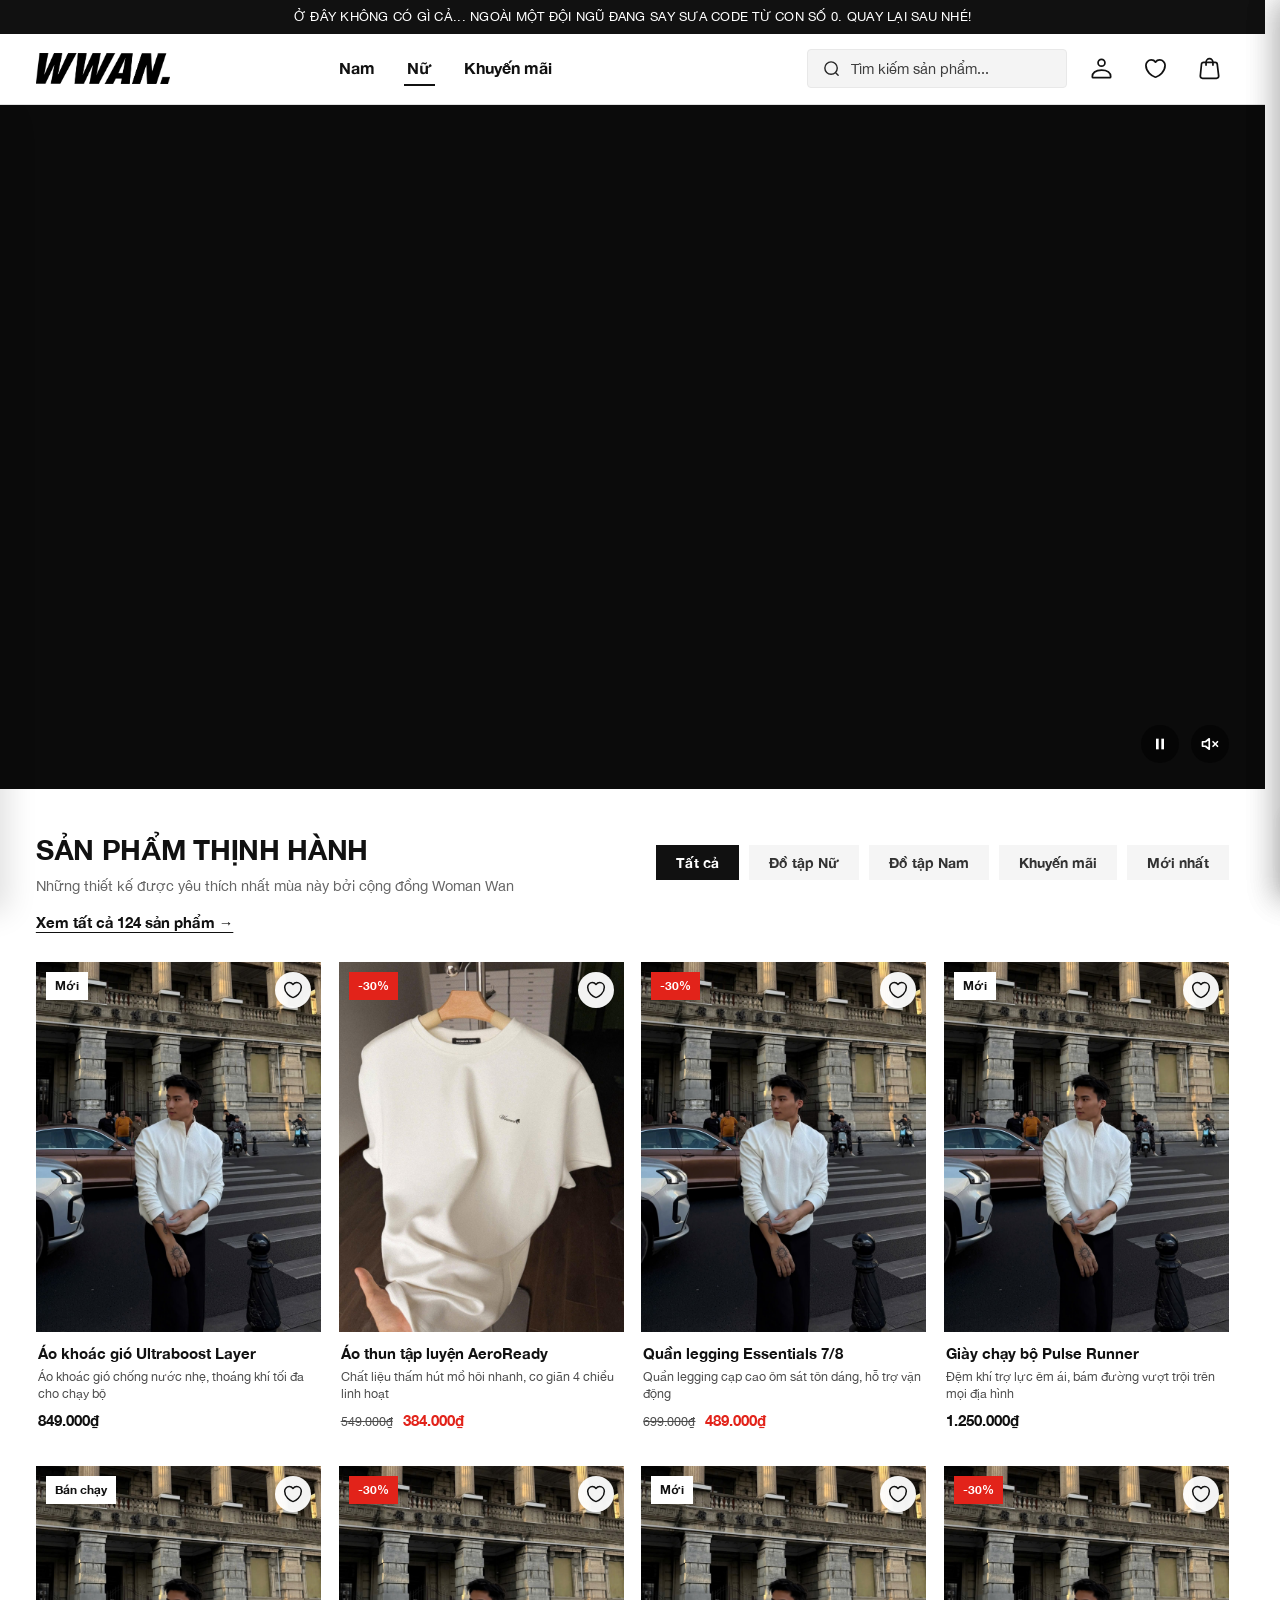
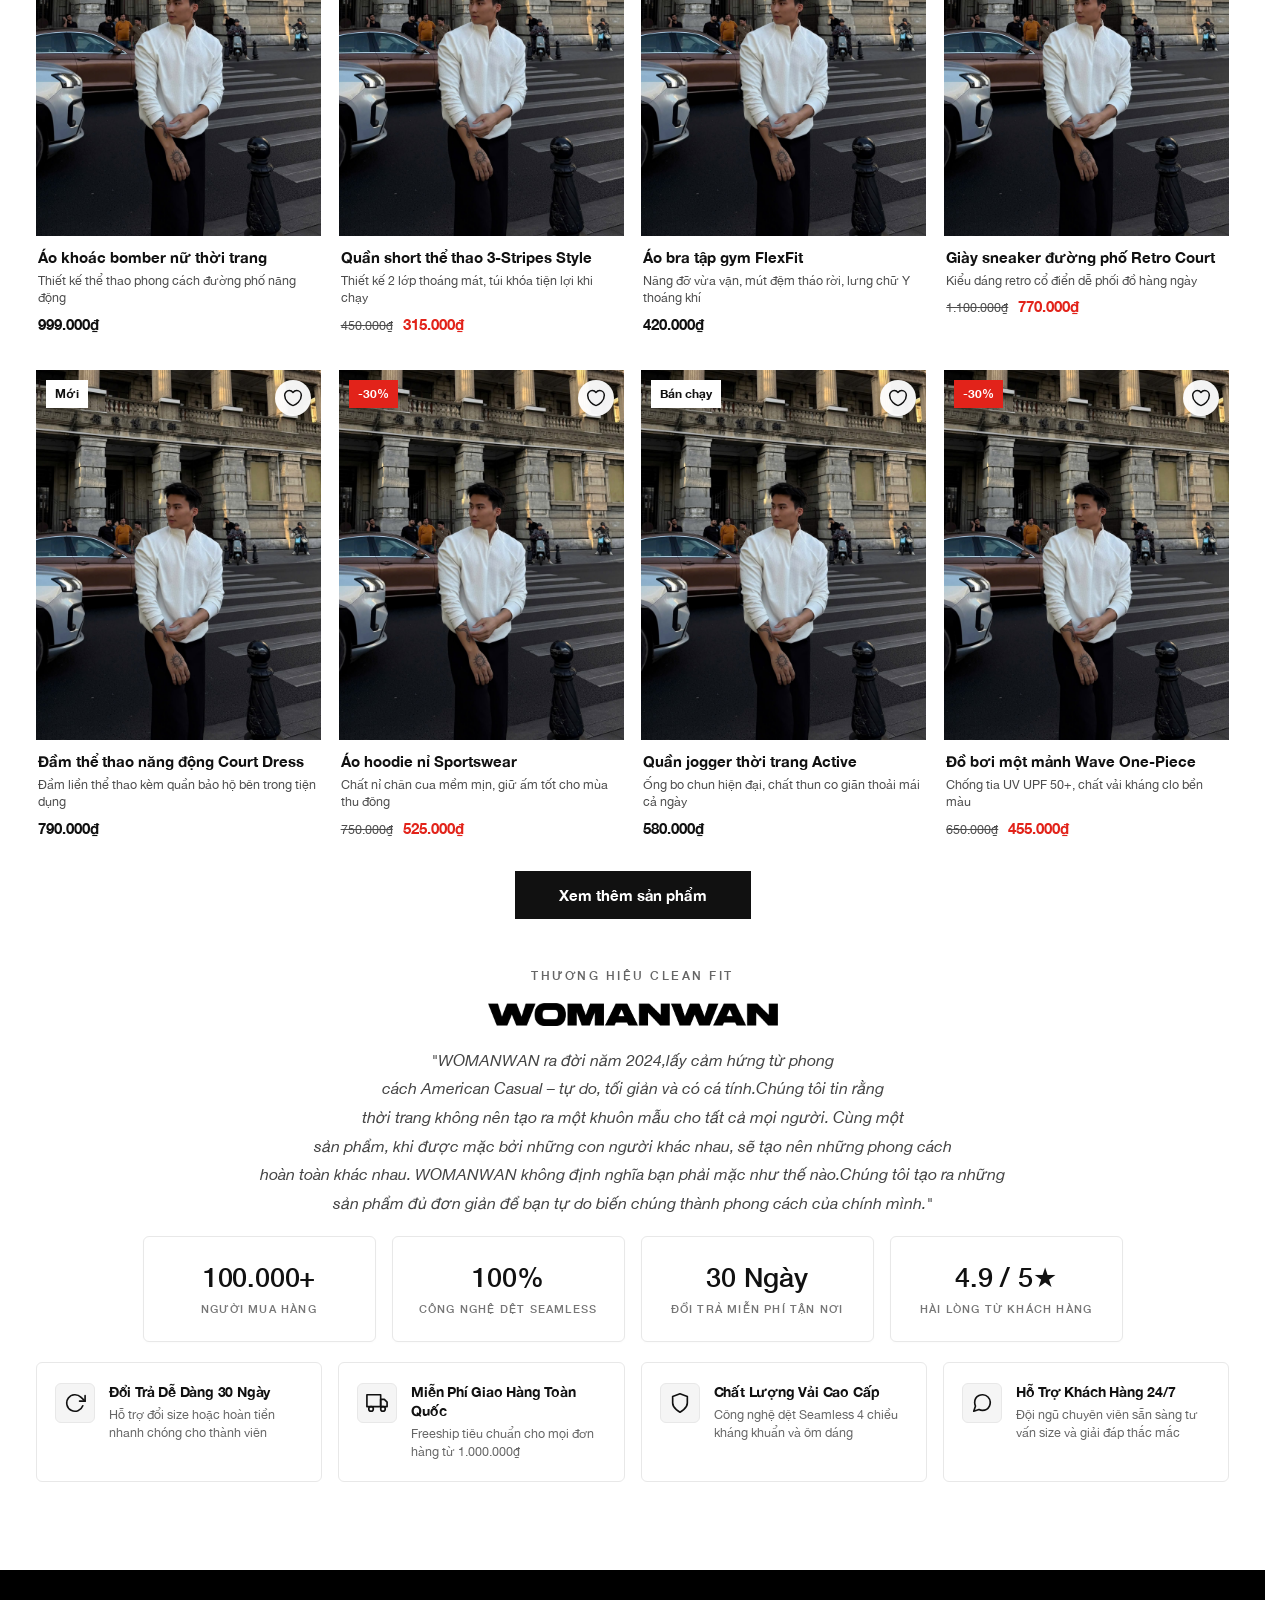
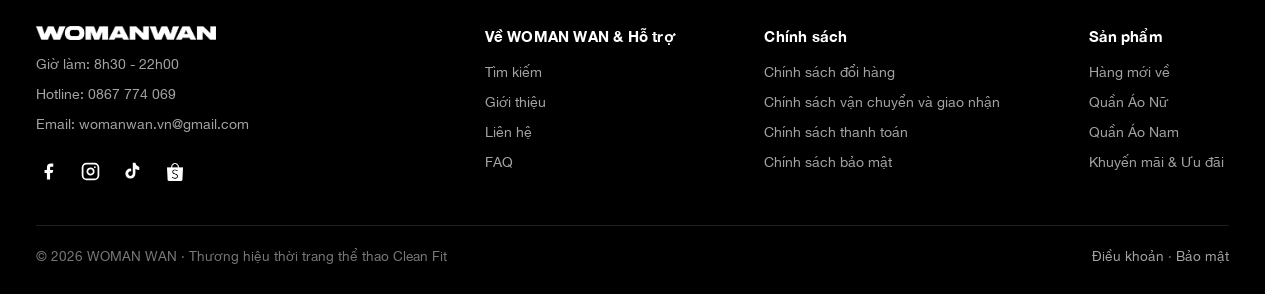
==== index.html @ 415c3ece "feat(ui): update brand statement layout, size filters, fast smooth page transition dissolve" ====
<!DOCTYPE html>
<html lang="vi">

<head>
  <meta charset="UTF-8">
  <meta name="viewport" content="width=device-width, initial-scale=1.0">
  <title>WOMAN WAN | Cửa Hàng Thể Thao Chính Hãng · Be A Visionary</title>
  <link rel="stylesheet" href="style.css?v=gs_dissolve_1">
  <link rel="stylesheet" href="css/components/page-transition.css?v=gs_dissolve_1">
  <script src="components/footer-widget.js?v=gs_dissolve_1" defer></script>
  <script src="components/header-widget.js?v=gs_dissolve_1" defer></script>
  <script src="components/page-transition-widget.js?v=gs_dissolve_1" defer></script>
</head>

<body>

  <!-- REUSABLE HEADER & MEGA NAV WIDGET (DATA-DRIVEN FROM navigation.json) -->
  <womanwan-header></womanwan-header>

  <!-- PAGE TRANSITION WIDGET (HIỆU ỨNG LOGO KHI CHUYỂN TRANG) -->
  <womanwan-page-transition></womanwan-page-transition>

  <!-- 1. HERO SHOWCASE (GYMSHARK HERO BANNER WITH LIVE INTRO VIDEO) -->
  <section class="gs-hero" id="hero">
    <video class="gs-hero-video" id="heroVideo" loop muted playsinline preload="auto">
      <source src="assets/video/intro.mp4" type="video/mp4">
      Trình duyệt của bạn không hỗ trợ phát video HTML5.
    </video>
    <div class="gs-hero-controls">
      <button class="gs-hero-ctrl-btn" id="heroPlayToggle" onclick="toggleHeroPlay()" aria-label="Tạm dừng/Phát video"
        title="Tạm dừng/Phát video">
        <svg id="heroPauseIcon" width="16" height="16" viewBox="0 0 24 24" fill="currentColor">
          <rect x="6" y="4" width="4" height="16"></rect>
          <rect x="14" y="4" width="4" height="16"></rect>
        </svg>
        <svg id="heroPlayIcon" width="16" height="16" viewBox="0 0 24 24" fill="currentColor" style="display:none;">
          <polygon points="5 3 19 12 5 21 5 3"></polygon>
        </svg>
      </button>
      <button class="gs-hero-ctrl-btn" id="heroSoundToggle" onclick="toggleHeroSound()" aria-label="Bật/Tắt âm thanh"
        title="Bật âm thanh">
        <svg id="heroMuteIcon" width="18" height="18" viewBox="0 0 24 24" fill="none" stroke="currentColor"
          stroke-width="2.2" stroke-linecap="round" stroke-linejoin="round">
          <polygon points="11 5 6 9 2 9 2 15 6 15 11 19 11 5"></polygon>
          <line x1="22" y1="9" x2="16" y2="15"></line>
          <line x1="16" y1="9" x2="22" y2="15"></line>
        </svg>
        <svg id="heroSoundIcon" width="18" height="18" viewBox="0 0 24 24" fill="none" stroke="currentColor"
          stroke-width="2.2" stroke-linecap="round" stroke-linejoin="round" style="display:none;">
          <polygon points="11 5 6 9 2 9 2 15 6 15 11 19 11 5"></polygon>
          <path d="M19.07 4.93a10 10 0 0 1 0 14.14M15.54 8.46a5 5 0 0 1 0 7.07"></path>
        </svg>
      </button>
    </div>
  </section>

  <!-- 2. QUICK BROWSE CATEGORIES (SHOP BY CATEGORY) -->
  <!-- <section class="gs-category-section" id="categories">
    <div class="gs-section-header">
      <div>
        <h2 class="gs-section-title">DANH MỤC PHỔ BIẾN</h2>
        <p class="gs-section-subtitle">Khám phá nhanh dòng trang phục tối ưu cho từng bộ môn thể thao</p>
      </div>
      <a href="shop.html" class="gs-view-all-link">Xem tất cả &rarr;</a>
    </div>

    <div class="gs-category-grid">
      <a href="#trending" class="gs-cat-card" onclick="filterByCategory('Quần legging', event)">
        <div class="gs-cat-circle">
          <img src="assets/sanpham_test/co_tau.jpg" alt="Quần Legging" class="gs-cat-img" loading="lazy">
        </div>
        <span class="gs-cat-title">Quần Legging</span>
      </a>

      <a href="#trending" class="gs-cat-card" onclick="filterByCategory('Áo thun', event)">
        <div class="gs-cat-circle">
          <img src="assets/sanpham_test/phong1.jpg" alt="Áo Thun & Tank" class="gs-cat-img" loading="lazy">
        </div>
        <span class="gs-cat-title">Áo Thun & Tank</span>
      </a>

      <a href="#trending" class="gs-cat-card" onclick="filterByCategory('Quần short', event)">
        <div class="gs-cat-circle">
          <img src="assets/sanpham_test/phong2.jpg" alt="Quần Short" class="gs-cat-img" loading="lazy">
        </div>
        <span class="gs-cat-title">Quần Short</span>
      </a>

      <a href="#trending" class="gs-cat-card" onclick="filterByCategory('Áo khoác', event)">
        <div class="gs-cat-circle">
          <img src="assets/sanpham_test/co_tau2.jpg" alt="Áo Khoác Thể Thao" class="gs-cat-img" loading="lazy">
        </div>
        <span class="gs-cat-title">Áo Khoác Gió</span>
      </a>

      <a href="#trending" class="gs-cat-card" onclick="setTrendingFilter('women', null, event)">
        <div class="gs-cat-circle">
          <img src="assets/sanpham_test/co_tau.jpg" alt="Bộ Tập Nữ" class="gs-cat-img" loading="lazy">
        </div>
        <span class="gs-cat-title">Set Đồ Tập Nữ</span>
      </a>

      <a href="#trending" class="gs-cat-card" onclick="setTrendingFilter('men', null, event)">
        <div class="gs-cat-circle">
          <img src="assets/sanpham_test/phong2.jpg" alt="Bộ Tập Nam" class="gs-cat-img" loading="lazy">
        </div>
        <span class="gs-cat-title">Trang Phục Nam</span>
      </a>
    </div>
  </section> -->




  <!-- 4. TRENDING PRODUCTS (SẢN PHẨM THỊNH HÀNH - PRESERVING EXACT CARD STYLE) -->
  <section class="gs-trending-section" id="trending">
    <div class="gs-trending-toolbar">
      <div>
        <h2 class="gs-section-title">SẢN PHẨM THỊNH HÀNH</h2>
        <p class="gs-section-subtitle">Những thiết kế được yêu thích nhất mùa này bởi cộng đồng Woman Wan</p>
      </div>

      <div class="gs-tab-group">
        <button class="gs-tab-btn active" data-tab="all" onclick="setTrendingFilter('all', this, event)">Tất cả</button>
        <button class="gs-tab-btn" data-tab="women" onclick="setTrendingFilter('women', this, event)">Đồ tập Nữ</button>
        <button class="gs-tab-btn" data-tab="men" onclick="setTrendingFilter('men', this, event)">Đồ tập Nam</button>
        <button class="gs-tab-btn" data-tab="sale" onclick="setTrendingFilter('sale', this, event)">Khuyến mãi</button>
        <button class="gs-tab-btn" data-tab="new" onclick="setTrendingFilter('new', this, event)">Mới nhất</button>
      </div>

      <a href="shop.html" class="gs-view-all-link">Xem tất cả 124 sản phẩm &rarr;</a>
    </div>

    <!-- Product Grid (Exact user card style) -->
    <div class="grid" id="productGrid"></div>

    <div class="load-more" style="text-align: center; margin-top: 26px;">
      <button id="loadMoreBtn" class="gs-btn gs-btn-black">Xem thêm sản phẩm</button>
    </div>
  </section>

  <!-- 5. BRAND STATEMENT & VALUE PROPOSITIONS SECTION -->
  <section class="gs-statement-section" id="brandStatement">
    <div class="gs-statement-inner">
      <div class="gs-statement-eyebrow reveal-item delay-1">THƯƠNG HIỆU CLEAN FIT</div>
      <h2 class="gs-statement-heading">
        <img src="assets/logos/LOGO-WOMANWAN-CLEAN.png" alt="WOMANWAN" class="gs-statement-logo" loading="lazy">
      </h2>
      <p class="gs-statement-text">
        "WOMANWAN ra đời năm 2024,lấy cảm hứng từ phong<br class="desktop-br">
        cách American Casual – tự do, tối giản và có cá tính.Chúng tôi tin rằng<br class="desktop-br">
        thời trang không nên tạo ra một khuôn mẫu cho tất cả mọi người. Cùng một<br class="desktop-br">
        sản phẩm, khi được mặc bởi những con người khác nhau, sẽ tạo nên những phong cách<br class="desktop-br">
        hoàn toàn khác nhau. WOMANWAN không định nghĩa bạn phải mặc như thế nào.Chúng tôi tạo ra những<br
          class="desktop-br">
        sản phẩm đủ đơn giản để bạn tự do biến chúng thành phong cách của chính mình."
      </p>

      <!-- 4 STATS CARDS -->
      <div class="gs-statement-stats reveal-item delay-3">
        <div class="gs-stat-item">
          <span class="gs-stat-num">100.000+</span>
          <span class="gs-stat-label">Người mua hàng</span>
        </div>
        <div class="gs-stat-item">
          <span class="gs-stat-num">100%</span>
          <span class="gs-stat-label">Công nghệ dệt Seamless</span>
        </div>
        <div class="gs-stat-item">
          <span class="gs-stat-num">30 Ngày</span>
          <span class="gs-stat-label">Đổi trả miễn phí tận nơi</span>
        </div>
        <div class="gs-stat-item">
          <span class="gs-stat-num">4.9 / 5★</span>
          <span class="gs-stat-label">Hài lòng từ khách hàng</span>
        </div>
      </div>

      <!-- 4 VALUE PROPOSITIONS CARDS -->
      <div class="gs-features-grid">
        <div class="gs-feature-item">
          <svg class="gs-feature-icon" viewBox="0 0 24 24" fill="none" stroke="currentColor" stroke-width="1.8"
            stroke-linecap="round" stroke-linejoin="round">
            <polyline points="23 4 23 10 17 10"></polyline>
            <path d="M20.49 15a9 9 0 1 1-2.12-9.36L23 10"></path>
          </svg>
          <div>
            <h4 class="gs-feature-title">Đổi Trả Dễ Dàng 30 Ngày</h4>
            <p class="gs-feature-desc">Hỗ trợ đổi size hoặc hoàn tiền nhanh chóng cho thành viên</p>
          </div>
        </div>

        <div class="gs-feature-item">
          <svg class="gs-feature-icon" viewBox="0 0 24 24" fill="none" stroke="currentColor" stroke-width="1.8"
            stroke-linecap="round" stroke-linejoin="round">
            <rect x="1" y="3" width="15" height="13"></rect>
            <polygon points="16 8 20 8 23 11 23 16 16 16 8"></polygon>
            <circle cx="5.5" cy="18.5" r="2.5"></circle>
            <circle cx="18.5" cy="18.5" r="2.5"></circle>
          </svg>
          <div>
            <h4 class="gs-feature-title">Miễn Phí Giao Hàng Toàn Quốc</h4>
            <p class="gs-feature-desc">Freeship tiêu chuẩn cho mọi đơn hàng từ 1.000.000₫</p>
          </div>
        </div>

        <div class="gs-feature-item">
          <svg class="gs-feature-icon" viewBox="0 0 24 24" fill="none" stroke="currentColor" stroke-width="1.8"
            stroke-linecap="round" stroke-linejoin="round">
            <path d="M12 22s8-4 8-10V5l-8-3-8 3v7c0 6 8 10 8 10z"></path>
          </svg>
          <div>
            <h4 class="gs-feature-title">Chất Lượng Vải Cao Cấp</h4>
            <p class="gs-feature-desc">Công nghệ dệt Seamless 4 chiều kháng khuẩn và ôm dáng</p>
          </div>
        </div>

        <div class="gs-feature-item">
          <svg class="gs-feature-icon" viewBox="0 0 24 24" fill="none" stroke="currentColor" stroke-width="1.8"
            stroke-linecap="round" stroke-linejoin="round">
            <path
              d="M21 11.5a8.38 8.38 0 0 1-.9 3.8 8.5 8.5 0 0 1-7.6 4.7 8.38 8.38 0 0 1-3.8-.9L3 21l1.9-5.7a8.38 8.38 0 0 1-.9-3.8 8.5 8.5 0 0 1 4.7-7.6 8.38 8.38 0 0 1 3.8-.9h.5a8.48 8.48 0 0 1 8 8v.5z">
            </path>
          </svg>
          <div>
            <h4 class="gs-feature-title">Hỗ Trợ Khách Hàng 24/7</h4>
            <p class="gs-feature-desc">Đội ngũ chuyên viên sẵn sàng tư vấn size và giải đáp thắc mắc</p>
          </div>
        </div>
      </div>
    </div>
  </section>

  <!-- FOOTER WIDGET -->
  <womanwan-footer></womanwan-footer>

  <!-- TOAST NOTIFICATION -->
  <div class="wan-toast" id="wanToast" role="alert" aria-live="polite"></div>

  <!-- CART OVERLAY -->
  <div class="cart-overlay" id="cartOverlay"></div>

  <!-- CART DRAWER -->
  <aside class="cart-drawer" id="cartDrawer" aria-hidden="true" role="dialog" aria-modal="true" aria-label="Giỏ hàng">
    <!-- Header -->
    <div class="cart-header">
      <h2 class="cart-title" id="cartTitle">GIỎ HÀNG CỦA BẠN</h2>
      <div class="cart-header-actions">
        <button class="cart-header-tab" id="tabWishlist" onclick="switchDrawerTab('wishlist')"
          title="Sản phẩm yêu thích" aria-label="Sản phẩm yêu thích">
          <svg width="20" height="20" viewBox="0 0 24 24" fill="none" stroke="currentColor" stroke-width="1.8"
            stroke-linecap="round" stroke-linejoin="round">
            <path
              d="M12.62 20.81C12.28 20.93 11.72 20.93 11.38 20.81C8.48 19.82 2 15.69 2 8.69C2 5.6 4.49 3.1 7.56 3.1C9.38 3.1 10.99 3.98 12 5.34C13.01 3.98 14.63 3.1 16.44 3.1C19.51 3.1 22 5.6 22 8.69C22 15.69 15.52 19.82 12.62 20.81Z" />
          </svg>
        </button>
        <button class="cart-header-tab active" id="tabCart" onclick="switchDrawerTab('cart')" title="Giỏ hàng"
          aria-label="Giỏ hàng">
          <svg width="20" height="20" viewBox="0 0 24 24" fill="none" stroke="currentColor" stroke-width="1.8"
            stroke-linecap="round" stroke-linejoin="round">
            <path
              d="M15.6 8.4V5.4C15.6 3.4 14 1.8 12 1.8C10 1.8 8.4 3.4 8.4 5.4V8.4M4.7 22.2H19.3C20.6 22.2 21.6 21.2 21.6 19.9L20.1 7.8C20.1 6.5 19.1 5.5 17.8 5.5H5.9C4.6 5.5 3.6 6.5 3.6 7.8L2.4 19.9C2.4 21.2 3.4 22.2 4.7 22.2Z" />
          </svg>
        </button>
        <button class="cart-close-btn" id="cartCloseBtn" aria-label="Đóng">
          <svg width="20" height="20" viewBox="0 0 24 24" fill="none" stroke="currentColor" stroke-width="2"
            stroke-linecap="round" stroke-linejoin="round">
            <line x1="18" y1="6" x2="6" y2="18"></line>
            <line x1="6" y1="6" x2="18" y2="18"></line>
          </svg>
        </button>
      </div>
    </div>

    <!-- Scrollable Body -->
    <div class="cart-body">
      <!-- CART ITEMS VIEW -->
      <div class="cart-items-view" id="cartItemsView">
        <!-- Free Shipping Progress -->
        <div class="shipping-progress-box">
          <div class="shipping-progress-text">
            <span id="shippingProgressText">Bạn chỉ còn thiếu <strong>151.000₫</strong> để được Miễn phí giao
              hàng</span>
            <span class="info-icon" title="Miễn phí vận chuyển cho đơn từ 1.000.000₫">ⓘ</span>
          </div>
          <div class="progress-track">
            <div class="progress-bar" id="shippingProgressBar" style="width: 85%;"></div>
          </div>
          <div class="progress-labels">
            <span>0₫</span>
            <span>1.000.000₫</span>
          </div>
        </div>

        <!-- Warning Notice -->
        <div class="cart-alert">
          <span class="alert-icon">ⓘ</span>
          <p><strong>Sản phẩm chưa được giữ trước</strong>, hãy thanh toán nhanh để không bỏ lỡ.</p>
        </div>

        <!-- Cart Items Container -->
        <div class="cart-items-list" id="cartItemsList">
          <!-- Rendered via JavaScript -->
        </div>

        <!-- Cross-sell Section -->
        <div class="cross-sell-section">
          <div class="cross-sell-header">
            <h3>GỢI Ý THÊM CHO BẠN</h3>
            <p>Thêm các sản phẩm dưới đây để nhận ưu đãi miễn phí giao hàng</p>
          </div>
          <div class="cross-sell-grid">
            <div class="cross-sell-card">
              <div class="cross-sell-thumb">
                <img src="assets/sanpham_test/co_tau2.jpg" alt="Conditioning Club Cap">
              </div>
              <div class="cross-sell-info">
                <span class="cross-tag">Mới</span>
                <div class="cross-name">Conditioning Club Cap</div>
                <div class="cross-price">250.000₫</div>
              </div>
              <button class="cross-add-btn"
                onclick="addCrossItem('Conditioning Club Cap', 250000, 'assets/sanpham_test/co_tau2.jpg', 'Mũ thể thao · Free size')">+
                Thêm</button>
            </div>
            <div class="cross-sell-card">
              <div class="cross-sell-thumb">
                <img src="assets/sanpham_test/co_tau.jpg" alt="Sport Tote Bag Mini">
              </div>
              <div class="cross-sell-info">
                <span class="cross-tag">Mới</span>
                <div class="cross-name">Sport Tote Bag Mini</div>
                <div class="cross-price">320.000₫</div>
              </div>
              <button class="cross-add-btn"
                onclick="addCrossItem('Sport Tote Bag Mini', 320000, 'assets/sanpham_test/co_tau.jpg', 'Túi tote thể thao · Đen')">+
                Thêm</button>
            </div>
          </div>
        </div>

        <!-- Discount Code -->
        <div class="discount-section">
          <h3 class="section-heading">MÃ GIẢM GIÁ</h3>
          <form class="discount-form" id="discountForm" onsubmit="event.preventDefault(); applyDiscount();">
            <input type="text" class="discount-input" id="discountCodeInput" placeholder="Nhập mã giảm giá...">
            <button type="submit" class="discount-btn">Áp dụng</button>
          </form>
          <div class="discount-hint">ⓘ Mã phiếu quà tặng có thể áp dụng tại bước thanh toán.</div>
        </div>

        <!-- Order Summary -->
        <div class="summary-section">
          <h3 class="section-heading">TỔNG KẾT ĐƠN HÀNG</h3>
          <div class="summary-row">
            <span>Tạm tính</span>
            <span id="cartSubTotal">849.000₫</span>
          </div>
          <div class="summary-row" id="discountRow" style="display:none;color:#e2231a;">
            <span>Giảm giá</span>
            <span id="cartDiscount">-0₫</span>
          </div>
          <div class="summary-row">
            <span>Phí vận chuyển dự tính</span>
            <span id="cartShipping">30.000₫</span>
          </div>
          <div class="summary-row total-row">
            <span>Tổng cộng</span>
            <span id="cartTotal">879.000₫</span>
          </div>
        </div>
      </div>

      <!-- SAVED / WISHLIST ITEMS VIEW -->
      <div class="saved-items-view" id="savedItemsView">
        <div class="cart-items-list" id="savedItemsList">
          <!-- Rendered via JavaScript -->
        </div>
      </div>
    </div>

    <!-- Sticky Footer Checkout -->
    <div class="cart-footer" id="cartFooter">
      <button class="checkout-btn" onclick="handleCheckout()">
        <svg width="15" height="15" viewBox="0 0 24 24" fill="currentColor">
          <path
            d="M18 8h-1V6c0-2.76-2.24-5-5-5S7 3.24 7 6v2H6c-1.1 0-2 .9-2 2v10c0 1.1.9 2 2 2h12c1.1 0 2-.9 2-2V10c0-1.1-.9-2-2-2zm-6 9c-1.1 0-2-.9-2-2s.9-2 2-2 2 .9 2 2-.9 2-2 2zm3.1-9H8.9V6c0-1.71 1.39-3.1 3.1-3.1 1.71 0 3.1 1.39 3.1 3.1v2z" />
        </svg>
        Thanh toán an toàn
      </button>
      <!-- <div class="payment-badges">
        <span class="pay-badge visa">VISA</span>
        <span class="pay-badge mc">MC</span>
        <span class="pay-badge paypal">PayPal</span>
        <span class="pay-badge apple">Pay</span>
        <span class="pay-badge klarna">Klarna</span>
        <span class="pay-badge amex">AMEX</span>
        <span class="pay-badge sezzle">sezzle</span>
      </div>
    </div> -->
  </aside>

  <!-- JAVASCRIPT: WAN API & CART CONTROLLER -->
  <script>
    // =========================================================================
    // 1. WAN API & DATA SERVICE (Sẵn sàng mở rộng thành REST API / Backend)
    // =========================================================================
    const WanAPI = {
      // --- Quản lý Sản phẩm ---
      products: {
        list: [],
        async fetchAll() {
          try {
            const res = await fetch("products.json");
            if (res.ok) {
              this.list = await res.json();
              return this.list;
            }
          } catch (e) {
            console.warn("fetch products.json fallback", e);
          }
          if (!this.list || this.list.length === 0) {
            this.list = Array.from({ length: 124 }, (_, i) => randomProduct(i));
          }
          return this.list;
        },
        getById(id) {
          if (!this.list || this.list.length === 0) return null;
          return this.list.find(p => String(p.id) === String(id)) || null;
        }
      },

      // --- Quản lý Giỏ hàng (Cart API & Persistence) ---
      cart: {
        STORAGE_KEY: "wan_cart_v1",
        get() {
          try {
            const data = localStorage.getItem(this.STORAGE_KEY);
            if (data) return JSON.parse(data);
          } catch (e) {
            console.error("Lỗi đọc giỏ hàng từ localStorage", e);
          }
          // Mẫu mặc định ban đầu nếu chưa có
          return [
            {
              id: "ww-001",
              name: "Áo khoác gió Ultraboost Layer",
              variant: "Trắng ngà · Size M",
              price: 849000,
              basePrice: 849000,
              qty: 1,
              image: "assets/sanpham_test/co_tau.jpg",
              isNew: true
            }
          ];
        },
        save(items) {
          try {
            localStorage.setItem(this.STORAGE_KEY, JSON.stringify(items));
          } catch (e) {
            console.error("Lỗi lưu giỏ hàng", e);
          }
          // TODO Backend API:
          // return fetch('/api/cart', { method: 'POST', headers: { 'Content-Type': 'application/json' }, body: JSON.stringify(items) });
        },
        addItem(productId, qty = 1, customVariant = null) {
          const product = WanAPI.products.getById(productId);
          if (!product) {
            console.error("Không tìm thấy sản phẩm với id:", productId);
            return null;
          }

          const cart = this.get();
          const variantName = customVariant || (
            (product.colors && product.colors[0] ? (product.colors[0].name || product.colors[0]) : "Tiêu chuẩn") +
            " · Size " +
            (product.sizes && product.sizes[0] ? product.sizes[0] : "M")
          );

          const existingIndex = cart.findIndex(item => item.id === product.id && item.variant === variantName);

          if (existingIndex > -1) {
            cart[existingIndex].qty += qty;
          } else {
            cart.push({
              id: product.id,
              name: product.name,
              variant: variantName,
              price: product.price || product.now || 0,
              basePrice: product.basePrice || product.base || product.price || 0,
              qty: qty,
              image: product.image || "assets/sanpham_test/co_tau.jpg",
              isNew: Boolean(product.tag === "Mới" || product.tag === "NEW" || product.onSale)
            });
          }

          this.save(cart);
          return { product, cart };
        },
        updateQty(index, delta) {
          const cart = this.get();
          if (!cart[index]) return cart;
          cart[index].qty += delta;
          if (cart[index].qty <= 0) {
            cart.splice(index, 1);
          }
          this.save(cart);
          return cart;
        },
        removeItem(index) {
          const cart = this.get();
          cart.splice(index, 1);
          this.save(cart);
          return cart;
        }
      },

      // --- Quản lý Danh sách Yêu thích / Lưu sản phẩm (Wishlist API & Persistence) ---
      wishlist: {
        STORAGE_KEY: "wan_wishlist_v1",
        get() {
          try {
            const data = localStorage.getItem(this.STORAGE_KEY);
            if (data) return JSON.parse(data);
          } catch (e) {
            console.error("Lỗi đọc danh sách yêu thích", e);
          }
          return [];
        },
        save(ids) {
          try {
            localStorage.setItem(this.STORAGE_KEY, JSON.stringify(ids));
          } catch (e) {
            console.error("Lỗi lưu danh sách yêu thích", e);
          }
          // TODO Backend API:
          // return fetch('/api/wishlist', { method: 'POST', headers: { 'Content-Type': 'application/json' }, body: JSON.stringify(ids) });
        },
        has(productId) {
          const list = this.get();
          return list.includes(String(productId));
        },
        toggle(productId) {
          const list = this.get();
          const idStr = String(productId);
          const idx = list.indexOf(idStr);
          let isSaved = false;

          if (idx > -1) {
            list.splice(idx, 1);
            isSaved = false;
          } else {
            list.push(idStr);
            isSaved = true;
          }

          this.save(list);
          return { isSaved, total: list.length, list };
        }
      }
    };

    // =========================================================================
    // 2. HELPER FUNCTIONS & UI FORMATTING
    // =========================================================================
    const colors = ["#111111", "#e2231a", "#0057ff", "#8a6d3b", "#e8b4c8", "#2e5339", "#7d7d7d", "#ffffff"];
    const tags = [null, "Mới", "-30%", "Bán chạy", null, null, "Mới", null];
    const names = [
      "Áo khoác gió Ultraboost Layer", "Áo thun tập luyện AeroReady", "Quần legging Essentials 7/8",
      "Giày chạy bộ Pulse Runner", "Áo hoodie nỉ Sportswear", "Quần short thể thao 3-Stripes Style",
      "Đầm thể thao năng động", "Áo bra tập gym FlexFit", "Giày sneaker đường phố Retro Court",
      "Áo khoác bomber nữ", "Quần jogger thời trang", "Túi tote thể thao mini",
      "Áo tank top yoga", "Legging cạp cao Motion", "Giày trekking City Trail",
      "Áo croptop tập luyện", "Quần culottes năng động", "Áo khoác dù chống nước",
      "Giày chạy bộ đường dài Marathon+", "Áo len thể thao mỏng"
    ];

    function formatVND(n) {
      if (typeof n !== 'number') return "0₫";
      return n.toLocaleString("vi-VN") + "₫";
    }

    function showToast(message) {
      const toast = document.getElementById("wanToast");
      if (!toast) return;
      toast.textContent = message;
      toast.classList.add("show");
      clearTimeout(toast._timer);
      toast._timer = setTimeout(() => {
        toast.classList.remove("show");
      }, 2500);
    }

    function randomProduct(i) {
      const id = `ww-${String(i + 1).padStart(3, '0')}`;
      const name = names[i % names.length];
      const base = 399000 + Math.floor(Math.random() * 8) * 150000;
      const onSale = Math.random() < 0.3;
      const now = onSale ? Math.round(base * 0.7 / 1000) * 1000 : base;
      const c1 = colors[Math.floor(Math.random() * colors.length)];
      const c2 = colors[Math.floor(Math.random() * colors.length)];
      const tag = onSale ? "-30%" : tags[Math.floor(Math.random() * tags.length)];
      const hue = Math.floor(Math.random() * 360);
      const image = "assets/sanpham_test/co_tau.jpg";
      const hoverImage = "assets/sanpham_test/co_tau2.jpg";
      return { id, name, basePrice: base, price: now, onSale, c1, c2, tag, hue, image, hoverImage };
    }

    function cardHTML(p) {
      const c1 = p.colors ? (p.colors[0]?.hex || p.colors[0] || "#111") : (p.c1 || "#111");
      const c2 = p.colors ? (p.colors[1]?.hex || p.colors[1] || "#fff") : (p.c2 || "#fff");
      const base = p.basePrice || p.base || p.price;
      const now = p.price || p.now;
      const onSale = p.onSale;
      const tag = p.tag;
      const desc = p.description || "Giày & Trang phục thể thao Nữ";
      const image = p.image || "assets/sanpham_test/co_tau.jpg";
      const hoverImage = p.hoverImage || "assets/sanpham_test/co_tau2.jpg";
      const isSaved = WanAPI.wishlist.has(p.id);

      return `
      <div class="card" data-id="${p.id}" onclick="handleProductCardClick('${p.id}', event)">
        <div class="card-media">
          <div class="product-img-wrap">
            <img src="${image}" alt="${p.name}" class="product-img primary-img" loading="lazy">
            <img src="${hoverImage}" alt="${p.name}" class="product-img hover-img" loading="lazy">
          </div>
          ${tag ? `<div class="tag ${onSale ? 'sale' : ''}">${tag}</div>` : ""}
          <button class="wishlist ${isSaved ? 'active' : ''}" data-id="${p.id}" onclick="handleToggleWishlist('${p.id}', event)" title="Lưu sản phẩm" aria-label="Lưu sản phẩm">
            <img src="assets/icons/heart.svg" alt="Yêu thích" class="card-icon heart-icon-outline">
            <img src="assets/icons/heart_click.svg" alt="Yêu thích" class="card-icon heart-icon-filled">
          </button>
          <button class="quick-add-btn" onclick="handleQuickAdd('${p.id}', event)" aria-label="Thêm vào giỏ">
            <span>+ Thêm vào giỏ</span>
          </button>
        </div>
        <div class="card-info">
          <div class="name">${p.name}</div>
          <div class="desc">${desc}</div>
          <div class="price-row">
            ${onSale ? `<span class="old">${formatVND(base)}</span>` : ""}
            <span class="now ${onSale ? 'sale' : ''}">${formatVND(now)}</span>
          </div>
        </div>
      </div>`;
    }

    // =========================================================================
    // 3. PRODUCT GRID & HOMEPAGE INTERACTION HANDLERS
    // =========================================================================
    const grid = document.getElementById("productGrid");
    let loaded = 0;
    const PAGE_SIZE = 12;
    let activeDisplayList = [];
    let currentTrendingTab = "all";

    async function initProducts() {
      await WanAPI.products.fetchAll();
      activeDisplayList = WanAPI.products.list;
      loadMore();
      updateWishlistBadges();
      renderCart();
      loadCampaigns();
      loadGuides();
    }

    async function loadCampaigns() {
      try {
        const res = await fetch("campaigns.json");
        if (res.ok) {
          const campaigns = await res.json();
          renderCampaigns(campaigns);
        }
      } catch (e) {
        console.warn("fetch campaigns.json fallback", e);
      }
    }

    function renderCampaigns(campaigns) {
      const container = document.getElementById("campaignGrid");
      if (!container || !campaigns || campaigns.length === 0) return;
      container.innerHTML = campaigns.map(c => `
        <a href="${c.ctaLink || '#trending'}" class="gs-split-card" onclick="setTrendingFilter('${c.filterTab || 'all'}', null, event)">
          <div class="gs-split-bg" style="background-image: url('${c.image}');"></div>
          <div class="gs-split-gradient"></div>
          <div class="gs-split-content">
            <span class="gs-split-tag">${c.badge || ''}</span>
            <h2 class="gs-split-title">${c.title || ''}</h2>
            <p class="gs-split-desc">${c.description || ''}</p>
            <span class="gs-split-btn">${c.ctaText || 'MUA NGAY'}</span>
          </div>
        </a>
      `).join("");
    }

    async function loadGuides() {
      try {
        const res = await fetch("guides.json");
        if (res.ok) {
          const guides = await res.json();
          renderGuides(guides);
        }
      } catch (e) {
        console.warn("fetch guides.json fallback", e);
      }
    }

    function renderGuides(guides) {
      const container = document.getElementById("guidesGrid");
      if (!container || !guides || guides.length === 0) return;
      container.innerHTML = guides.map((g, idx) => `
        <article class="gs-guide-card${idx === 0 ? ' featured' : ''}">
          <div class="gs-guide-media">
            <img src="${g.image}" alt="${g.title}" class="gs-guide-img" loading="lazy">
          </div>
          <div class="gs-guide-body">
            <span class="gs-guide-tag">${g.tag || ''}</span>
            <h3 class="gs-guide-title">${g.title || ''}</h3>
            <p class="gs-guide-excerpt">${g.excerpt || ''}</p>
            <a href="${g.linkUrl || '#'}" class="gs-guide-link">${g.linkText || 'Xem chi tiết &rarr;'}</a>
          </div>
        </article>
      `).join("");
    }

    function loadMore() {
      const frag = document.createDocumentFragment();
      const wrapper = document.createElement("div");
      let html = "";
      const sourceList = (activeDisplayList && activeDisplayList.length > 0) ? activeDisplayList : WanAPI.products.list;
      const end = Math.min(loaded + PAGE_SIZE, sourceList.length);
      for (let i = loaded; i < end; i++) {
        html += cardHTML(sourceList[i]);
      }
      loaded = end;
      wrapper.innerHTML = html;
      while (wrapper.firstChild) frag.appendChild(wrapper.firstChild);
      grid.appendChild(frag);

      const btn = document.getElementById("loadMoreBtn");
      if (btn) {
        btn.style.display = (loaded >= sourceList.length) ? "none" : "inline-flex";
      }
    }

    function setTrendingFilter(tabKey, btnEl, event) {
      if (event) {
        event.preventDefault();
      }
      currentTrendingTab = tabKey;

      // Cập nhật trạng thái active của nút tab
      document.querySelectorAll(".gs-tab-btn").forEach(btn => {
        if (btn.getAttribute("data-tab") === tabKey) {
          btn.classList.add("active");
        } else {
          btn.classList.remove("active");
        }
      });

      // Lọc danh sách theo tab
      const all = WanAPI.products.list;
      if (tabKey === "women") {
        activeDisplayList = all.filter(p => {
          const g = (p.gender || "").toLowerCase();
          const c = (p.category || "").toLowerCase();
          const n = (p.name || "").toLowerCase();
          return g.includes("nữ") || c.includes("legging") || c.includes("choàng") || n.includes("nữ") || n.includes("croptop") || n.includes("đầm");
        });
      } else if (tabKey === "men") {
        activeDisplayList = all.filter(p => {
          const g = (p.gender || "").toLowerCase();
          const c = (p.category || "").toLowerCase();
          const n = (p.name || "").toLowerCase();
          return g.includes("nam") || c.includes("short") || c.includes("thun") || n.includes("nam") || n.includes("jogger");
        });
      } else if (tabKey === "sale") {
        activeDisplayList = all.filter(p => p.onSale || p.discountPercent > 0 || (p.tag && p.tag.includes("%")));
      } else if (tabKey === "new") {
        activeDisplayList = all.filter(p => p.tag === "Mới" || p.tag === "NEW" || p.isNew);
      } else {
        activeDisplayList = all;
      }

      if (!activeDisplayList || activeDisplayList.length === 0) {
        activeDisplayList = all;
      }

      grid.innerHTML = "";
      loaded = 0;
      loadMore();

      // Nếu click từ banner hoặc danh mục thì cuộn mượt xuống khu vực sản phẩm
      const trendingEl = document.getElementById("trending");
      if (trendingEl && (!btnEl || !btnEl.classList.contains("gs-tab-btn"))) {
        trendingEl.scrollIntoView({ behavior: "smooth", block: "start" });
      }
    }

    function filterByCategory(catKeyword, event) {
      if (event) event.preventDefault();
      const all = WanAPI.products.list;
      const kw = catKeyword.toLowerCase();
      activeDisplayList = all.filter(p => {
        const c = (p.category || "").toLowerCase();
        const n = (p.name || "").toLowerCase();
        return c.includes(kw) || n.includes(kw);
      });

      if (activeDisplayList.length === 0) activeDisplayList = all;

      // Bỏ active tab hiện tại
      document.querySelectorAll(".gs-tab-btn").forEach(btn => btn.classList.remove("active"));
      grid.innerHTML = "";
      loaded = 0;
      loadMore();

      const trendingEl = document.getElementById("trending");
      if (trendingEl) {
        trendingEl.scrollIntoView({ behavior: "smooth", block: "start" });
      }
      showToast(`Đang lọc: ${catKeyword}`);
    }

    function handleNewsletterSubmit(event) {
      if (event) event.preventDefault();
      const input = document.getElementById("newsletterEmail");
      const email = input ? input.value.trim() : "";
      if (!email || !email.includes("@")) {
        showToast("Vui lòng nhập địa chỉ email hợp lệ!");
        return;
      }
      showToast("✓ Chúc mừng! Mã voucher 10% của bạn là: WAN10");
      if (input) input.value = "";
    }

    function toggleHeroPlay() {
      const vid = document.getElementById("heroVideo");
      const pauseIcon = document.getElementById("heroPauseIcon");
      const playIcon = document.getElementById("heroPlayIcon");
      if (!vid) return;
      if (vid.paused) {
        vid.play();
        if (pauseIcon) pauseIcon.style.display = "block";
        if (playIcon) playIcon.style.display = "none";
      } else {
        vid.pause();
        if (pauseIcon) pauseIcon.style.display = "none";
        if (playIcon) playIcon.style.display = "block";
      }
    }

    function updateHeroSoundUI(isMuted) {
      const muteIcon = document.getElementById("heroMuteIcon");
      const soundIcon = document.getElementById("heroSoundIcon");
      const btn = document.getElementById("heroSoundToggle");
      if (muteIcon) muteIcon.style.display = isMuted ? "block" : "none";
      if (soundIcon) soundIcon.style.display = isMuted ? "none" : "block";
      if (btn) btn.title = isMuted ? "Bật âm thanh" : "Tắt âm thanh";
    }

    function initHeroVideoAudio() {
      const vid = document.getElementById("heroVideo");
      if (!vid) return;

      vid.volume = 1.0;
      vid.muted = false;

      const p = vid.play();
      if (p !== undefined) {
        p.then(() => {
          updateHeroSoundUI(false);
        }).catch(() => {
          vid.muted = true;
          vid.play().catch(() => { });
          updateHeroSoundUI(true);
        });
      }
    }

    function toggleHeroSound(e) {
      if (e && e.stopPropagation) e.stopPropagation();
      const vid = document.getElementById("heroVideo");
      if (!vid) return;
      if (vid.muted) {
        vid.muted = false;
        vid.volume = 1.0;
        vid.play().catch(() => { });
        updateHeroSoundUI(false);
      } else {
        vid.muted = true;
        updateHeroSoundUI(true);
      }
    }

    // =========================================================================
    // SITE INTRO & HERO VIDEO PLAY SYNCHRONIZATION
    // Preload video during intro animation; start playing ONLY when intro finishes
    // =========================================================================
    function initSiteIntro() {
      const intro = document.getElementById("siteIntro");
      const video = document.getElementById("heroVideo");

      // Tải trước video intro.mp4 ngay trong lúc chạy animation mở đầu
      if (video) {
        try {
          video.load();
        } catch (err) { }
      }

      if (!intro) {
        initHeroVideoAudio();
        return;
      }

      // Khóa cuộn trang khi đang hiển thị intro splash
      document.body.style.overflow = "hidden";

      let completed = false;
      function finishIntro() {
        if (completed) return;
        completed = true;
        intro.classList.add("is-dismissed");
        setTimeout(() => {
          if (intro && intro.parentNode) {
            intro.parentNode.removeChild(intro);
          }
        }, 400);

        document.body.style.overflow = "";

        // Chạy video intro.mp4 ngay khi kết thúc phần SITE INTRO ANIMATION
        initHeroVideoAudio();
      }

      // Lắng nghe khi animation kết thúc (2.4s)
      intro.addEventListener("animationend", (e) => {
        if (e.target === intro || e.animationName === "introBgTransition") {
          finishIntro();
        }
      });

      // Fallback an toàn (2.5s)
      setTimeout(finishIntro, 2500);

      // Cho phép click hoặc nhấn phím để bỏ qua nhanh
      intro.addEventListener("click", finishIntro);
      window.addEventListener("keydown", (e) => {
        if (e.key === "Escape" || e.key === " ") finishIntro();
      }, { once: true });
    }

    // Nhấn vào card sản phẩm -> Mở trang chi tiết sản phẩm
    function handleProductCardClick(productId, e) {
      // Nếu click vào nút tim hoặc nút thêm nhanh thì xử lý riêng
      if (e.target.closest(".wishlist") || e.target.closest(".quick-add-btn")) return;
      window.location.href = `product/index.html?id=${encodeURIComponent(productId)}`;
    }

    // Nhấn nút + Thêm vào giỏ trên card (chỉ tăng số ở badge giỏ hàng, không mở bảng bên phải)
    function handleQuickAdd(productId, e) {
      if (e) e.stopPropagation();
      handleAddToCart(productId, false);
    }

    // Logic cốt lõi Thêm vào giỏ theo ID (mặc định không mở bảng bên phải)
    function handleAddToCart(productId, openDrawer = false) {
      const result = WanAPI.cart.addItem(productId, 1);
      if (result && result.product) {
        renderCart();
        showToast(`✓ Đã thêm "${result.product.name}" vào giỏ hàng`);
        if (openDrawer) {
          openCart();
          switchDrawerTab('cart');
        }
      }
    }

    // Nhấn nút Trái tim -> Lưu / Bỏ lưu sản phẩm vào Wishlist (chỉ tăng số ở badge yêu thích, không mở bảng bên phải)
    function handleToggleWishlist(productId, e) {
      if (e) e.stopPropagation();
      const { isSaved, total } = WanAPI.wishlist.toggle(productId);
      const product = WanAPI.products.getById(productId);

      // Cập nhật trạng thái icon trên tất cả card ngoài trang chủ
      document.querySelectorAll(`.wishlist[data-id="${productId}"]`).forEach(btn => {
        if (isSaved) {
          btn.classList.add("active");
        } else {
          btn.classList.remove("active");
        }
      });

      // Cập nhật trạng thái icon trên tất cả nút tim trong giỏ hàng
      document.querySelectorAll(`.item-fav-btn[data-id="${productId}"]`).forEach(btn => {
        if (isSaved) {
          btn.classList.add("active");
          btn.title = "Bỏ lưu";
        } else {
          btn.classList.remove("active");
          btn.title = "Lưu sản phẩm";
        }
      });

      updateWishlistBadges();
      const prodName = product ? product.name : "Sản phẩm";
      showToast(isSaved ? `♥ Đã lưu "${prodName}" vào danh sách yêu thích` : `Đã bỏ lưu "${prodName}"`);

      // Nếu drawer đang mở sẵn thì cập nhật lại danh sách hiển thị
      if (cartDrawer && cartDrawer.classList.contains("open")) {
        renderSavedItems();
      }
    }

    function updateWishlistBadges() {
      const saved = WanAPI.wishlist.get();
      const count = saved.length;
      const badge = document.getElementById("wishlistBadge");
      if (badge) {
        badge.textContent = count;
        badge.style.display = count > 0 ? "flex" : "none";
        if (count > 0) {
          badge.classList.remove("badge-pop");
          void badge.offsetWidth;
          badge.classList.add("badge-pop");
        }
      }
    }

    // =========================================================================
    // 4. CART DRAWER CONTROLLER
    // =========================================================================
    let discountPercent = 0;
    const FREE_SHIPPING_THRESHOLD = 1000000;
    const DEFAULT_SHIPPING_FEE = 30000;
    let currentDrawerTab = "cart";

    const cartDrawer = document.getElementById("cartDrawer");
    const cartOverlay = document.getElementById("cartOverlay");
    const cartCloseBtn = document.getElementById("cartCloseBtn");

    function openCart() {
      const megaNav = document.getElementById("megaNavDrawer");
      if (megaNav && megaNav.classList.contains("open")) {
        megaNav.classList.remove("open");
        document.getElementById("megaNavOverlay")?.classList.remove("open");
      }
      if (currentDrawerTab === "wishlist") {
        renderSavedItems();
      } else {
        renderCart();
      }
      if (cartDrawer) {
        cartDrawer.classList.add("open");
        cartDrawer.setAttribute("aria-hidden", "false");
      }
      if (cartOverlay) cartOverlay.classList.add("open");
      document.body.style.overflow = "hidden";
    }

    function closeCart() {
      if (cartDrawer) {
        cartDrawer.classList.remove("open");
        cartDrawer.setAttribute("aria-hidden", "true");
      }
      if (cartOverlay) cartOverlay.classList.remove("open");
      document.body.style.overflow = "";
    }

    window.openCart = openCart;
    window.closeCart = closeCart;

    if (cartCloseBtn) cartCloseBtn.addEventListener("click", closeCart);
    if (cartOverlay) cartOverlay.addEventListener("click", closeCart);
    window.addEventListener("keydown", (e) => {
      if (e.key === "Escape") {
        if (cartDrawer && cartDrawer.classList.contains("open")) closeCart();
      }
    });

    // Chuyển tab giữa Giỏ hàng và Mục đã lưu
    function switchDrawerTab(tab) {
      currentDrawerTab = tab;
      const tabCart = document.getElementById("tabCart");
      const tabWishlist = document.getElementById("tabWishlist");
      const cartTitle = document.getElementById("cartTitle");
      const cartItemsView = document.getElementById("cartItemsView");
      const savedItemsView = document.getElementById("savedItemsView");
      const cartFooter = document.getElementById("cartFooter");

      if (tab === "cart") {
        tabCart.classList.add("active");
        tabWishlist.classList.remove("active");
        cartTitle.textContent = "GIỎ HÀNG CỦA BẠN";
        cartItemsView.classList.remove("hidden");
        savedItemsView.classList.remove("active");
        cartFooter.style.display = "flex";
        renderCart();
      } else {
        tabWishlist.classList.add("active");
        tabCart.classList.remove("active");
        cartTitle.textContent = "SẢN PHẨM YÊU THÍCH";
        cartItemsView.classList.add("hidden");
        savedItemsView.classList.add("active");
        cartFooter.style.display = "none";
        renderSavedItems();
      }
    }
    window.switchDrawerTab = switchDrawerTab;

    function changeQty(index, delta) {
      WanAPI.cart.updateQty(index, delta);
      renderCart();
    }

    function addCrossItem(name, price, image, variant) {
      const cart = WanAPI.cart.get();
      const existing = cart.find(item => item.name === name);
      if (existing) {
        existing.qty += 1;
      } else {
        cart.push({
          id: "cross-" + Date.now(),
          name: name,
          variant: variant || "Mặc định",
          price: price,
          qty: 1,
          image: image,
          isNew: true
        });
      }
      WanAPI.cart.save(cart);
      renderCart();
      showToast(`✓ Đã thêm "${name}" vào giỏ hàng`);
    }

    function applyDiscount() {
      const code = document.getElementById("discountCodeInput").value.trim().toUpperCase();
      if (!code) return;
      if (code === "WOMANWAN" || code === "SALE10" || code === "WAN10") {
        discountPercent = 0.1;
        showToast("Áp dụng mã giảm giá 10% thành công!");
      } else {
        showToast("Mã giảm giá không hợp lệ hoặc đã hết hạn!");
      }
      renderCart();
    }

    function handleCheckout() {
      const cart = WanAPI.cart.get();
      if (cart.length === 0) {
        showToast("Giỏ hàng của bạn đang trống!");
        return;
      }
      window.location.href = './checkout/index.html';
    }

    // Render danh sách trong giỏ
    function renderCart() {
      const cart = WanAPI.cart.get();
      const cartItemsList = document.getElementById("cartItemsList");
      if (!cartItemsList) return;

      const totalQty = cart.reduce((sum, item) => sum + item.qty, 0);
      if (cartBadge) {
        cartBadge.textContent = totalQty;
        cartBadge.style.display = totalQty > 0 ? "flex" : "none";
        if (totalQty > 0) {
          cartBadge.classList.remove("badge-pop");
          void cartBadge.offsetWidth;
          cartBadge.classList.add("badge-pop");
        }
      }

      if (cart.length === 0) {
        cartItemsList.innerHTML = `
          <div class="empty-cart-state">
            <p>Giỏ hàng của bạn đang trống</p>
            <button class="load-more-btn" onclick="closeCart()" style="margin-top:12px;padding:10px 24px;background:#111;color:#fff;font-weight:700;border:none;border-radius:0;">Khám phá ngay</button>
          </div>
        `;
      } else {
        cartItemsList.innerHTML = cart.map((item, index) => {
          const isSaved = WanAPI.wishlist.has(item.id);
          return `
          <div class="cart-item">
            <div class="cart-item-img">
              <img src="${item.image}" alt="${item.name}">
            </div>
            <div class="cart-item-details">
              <div class="cart-item-top">
                ${item.isNew ? `<span class="item-tag">MỚI</span>` : `<span></span>`}
                <button class="item-fav-btn ${isSaved ? 'active' : ''}" data-id="${item.id}" onclick="handleToggleWishlist('${item.id}', event)" title="${isSaved ? 'Bỏ lưu' : 'Lưu sản phẩm'}" aria-label="Yêu thích">
                  <img src="assets/icons/heart.svg" alt="Yêu thích" class="cart-fav-icon heart-icon-outline">
                  <img src="assets/icons/heart_click.svg" alt="Yêu thích" class="cart-fav-icon heart-icon-filled">
                </button>
              </div>
              <h4 class="cart-item-name">${item.name}</h4>
              <div class="cart-item-variant">${item.variant}</div>
              <div class="cart-item-bottom">
                <div class="cart-item-price">${formatVND(item.price * item.qty)}</div>
                <div class="qty-stepper">
                  <button class="qty-btn minus-btn" onclick="changeQty(${index}, -1)" aria-label="Giảm">−</button>
                  <span class="qty-val">${item.qty}</span>
                  <button class="qty-btn plus-btn" onclick="changeQty(${index}, 1)" aria-label="Tăng">+</button>
                </div>
              </div>
            </div>
          </div>
        `;
        }).join("");
      }

      // Calculations
      const subtotal = cart.reduce((sum, item) => sum + item.price * item.qty, 0);
      const discount = Math.round(subtotal * discountPercent);
      const isFreeShipping = subtotal >= FREE_SHIPPING_THRESHOLD || subtotal === 0;
      const shipping = isFreeShipping ? 0 : DEFAULT_SHIPPING_FEE;
      const total = Math.max(0, subtotal - discount + shipping);

      document.getElementById("cartSubTotal").textContent = formatVND(subtotal);

      const discountRow = document.getElementById("discountRow");
      if (discountRow) {
        if (discount > 0) {
          discountRow.style.display = "flex";
          document.getElementById("cartDiscount").textContent = "-" + formatVND(discount);
        } else {
          discountRow.style.display = "none";
        }
      }

      document.getElementById("cartShipping").textContent = isFreeShipping ? (subtotal > 0 ? "Miễn phí" : "0₫") : formatVND(shipping);
      document.getElementById("cartTotal").textContent = formatVND(total);

      // Shipping progress
      const progressPercent = Math.min(100, Math.round((subtotal / FREE_SHIPPING_THRESHOLD) * 100));
      const progressBar = document.getElementById("shippingProgressBar");
      const progressText = document.getElementById("shippingProgressText");

      if (progressBar) progressBar.style.width = progressPercent + "%";
      if (progressText) {
        if (subtotal >= FREE_SHIPPING_THRESHOLD && subtotal > 0) {
          progressText.innerHTML = `<strong>Chúc mừng!</strong> Bạn đã được <strong>Miễn phí vận chuyển</strong>`;
        } else {
          const remaining = FREE_SHIPPING_THRESHOLD - subtotal;
          progressText.innerHTML = `Bạn chỉ còn thiếu <strong>${formatVND(remaining)}</strong> để được Miễn phí giao hàng`;
        }
      }
    }

    // Render danh sách sản phẩm đã lưu (Wishlist View)
    function renderSavedItems() {
      const savedIds = WanAPI.wishlist.get();
      const savedItemsList = document.getElementById("savedItemsList");
      if (!savedItemsList) return;

      if (savedIds.length === 0) {
        savedItemsList.innerHTML = `
          <div class="empty-cart-state">
            <p>Bạn chưa lưu sản phẩm nào</p>
            <p style="font-size:12px;color:#999;margin-top:4px;">Nhấn vào biểu tượng trái tim trên sản phẩm để lưu lại</p>
          </div>
        `;
        return;
      }

      const savedProducts = savedIds.map(id => WanAPI.products.getById(id)).filter(Boolean);

      savedItemsList.innerHTML = savedProducts.map(p => {
        const isSaved = WanAPI.wishlist.has(p.id);
        return `
        <div class="cart-item" data-saved-item="${p.id}">
          <div class="cart-item-img">
            <img src="${p.image || 'assets/sanpham_test/co_tau.jpg'}" alt="${p.name}">
          </div>
          <div class="cart-item-details">
            <div class="cart-item-top">
              <span class="item-tag">${p.tag || 'YÊU THÍCH'}</span>
              <button class="item-fav-btn ${isSaved ? 'active' : ''}" data-id="${p.id}" onclick="handleToggleWishlist('${p.id}', event)" title="${isSaved ? 'Bỏ lưu' : 'Lưu sản phẩm'}" aria-label="Lưu sản phẩm">
                <img src="assets/icons/heart.svg" alt="Lưu sản phẩm" class="cart-fav-icon heart-icon-outline">
                <img src="assets/icons/heart_click.svg" alt="Lưu sản phẩm" class="cart-fav-icon heart-icon-filled">
              </button>
            </div>
            <h4 class="cart-item-name">${p.name}</h4>
            <div class="cart-item-variant">${p.category || 'Thời trang thể thao'}</div>
            <div class="cart-item-bottom">
              <div class="cart-item-price">${formatVND(p.price || p.now || 0)}</div>
              <button class="cross-add-btn" style="position:static;font-size:12px;font-weight:700;background:#111;color:#fff;padding:5px 12px;border:none;border-radius:0;" onclick="handleAddToCart('${p.id}', false); switchDrawerTab('cart');">
                + Thêm vào giỏ
              </button>
            </div>
          </div>
        </div>
      `;
      }).join("");
    }

    // =========================================================================
    // 5. INITIALIZATION & SEARCH / SORT LISTENERS
    // =========================================================================
    const loadMoreBtn = document.getElementById("loadMoreBtn");
    if (loadMoreBtn) {
      loadMoreBtn.addEventListener("click", loadMore);
    }

    const sortSelect = document.getElementById("sortSelect");
    if (sortSelect) {
      sortSelect.addEventListener("change", () => {
        grid.innerHTML = "";
        loaded = 0;
        if (loadMoreBtn) loadMoreBtn.style.display = "inline-flex";
        loadMore();
      });
    }

    const searchInput = document.getElementById("searchInput");
    if (searchInput) {
      searchInput.addEventListener("input", (e) => {
        const query = e.target.value.toLowerCase().trim();
        const cards = grid.querySelectorAll(".card");
        let visibleCount = 0;

        cards.forEach(card => {
          const title = card.querySelector(".name")?.textContent.toLowerCase() || "";
          if (title.includes(query)) {
            card.style.display = "";
            visibleCount++;
          } else {
            card.style.display = "none";
          }
        });

        const resultCountEl = document.getElementById("resultCount");
        if (resultCountEl) {
          resultCountEl.textContent = query ? `${visibleCount} sản phẩm phù hợp` : `${WanAPI.products.list.length} sản phẩm`;
        }
      });

      // Nhấn Enter để chuyển sang trang shop với kết quả tìm kiếm đầy đủ
      searchInput.addEventListener("keydown", (e) => {
        if (e.key === "Enter") {
          const query = searchInput.value.trim();
          if (query) {
            window.location.href = `shop.html?search=${encodeURIComponent(query)}`;
          }
        }
      });
    }

    const searchIconBtn = document.querySelector(".search-icon");
    if (searchIconBtn && searchInput) {
      searchIconBtn.style.cursor = "pointer";
      searchIconBtn.addEventListener("click", () => {
        const query = searchInput.value.trim();
        if (query) {
          window.location.href = `shop.html?search=${encodeURIComponent(query)}`;
        }
      });
    }

    // Khởi động dữ liệu & Màn hình mở đầu (tải video nền, sau khi intro kết thúc mới phát video)
    initSiteIntro();
    initProducts();

    // =========================================================================
    // 6. SCROLL-REVEAL (BRAND STATEMENT SECTION)
    // =========================================================================

    // Scroll-reveal: trigger reveal animations when in viewport
    function initScrollReveal() {
      const revealItems = document.querySelectorAll('.reveal-item');

      if (!('IntersectionObserver' in window)) {
        revealItems.forEach(el => {
          el.classList.add('is-visible');
        });
        return;
      }

      const revealObserver = new IntersectionObserver((entries) => {
        entries.forEach(entry => {
          if (entry.isIntersecting) {
            entry.target.classList.add('is-visible');
            revealObserver.unobserve(entry.target);
          }
        });
      }, { threshold: 0.15, rootMargin: '0px 0px -40px 0px' });

      revealItems.forEach(el => revealObserver.observe(el));
    }

    initScrollReveal();
  </script>
</body>

</html>
---- style.css ----
@import url("css/components/site-intro.css");

/* ===== Typography: Helvetica Neue Local Web Fonts ===== */
@font-face {
  font-family: "Helvetica Neue";
  src: local("Helvetica Neue Light"), local("HelveticaNeue-Light"), url("assets/fonts/HelveticaNeue-Light.ttf") format("truetype");
  font-weight: 300;
  font-style: normal;
  font-display: swap;
}

@font-face {
  font-family: "Helvetica Neue";
  src: local("Helvetica Neue"), local("HelveticaNeue"), url("assets/fonts/HelveticaNeue-Regular.ttf") format("truetype");
  font-weight: 400;
  font-style: normal;
  font-display: swap;
}

@font-face {
  font-family: "Helvetica Neue";
  src: local("Helvetica Neue Italic"), local("HelveticaNeue-Italic"), url("assets/fonts/HelveticaNeue-Italic.ttf") format("truetype");
  font-weight: 400;
  font-style: italic;
  font-display: swap;
}

@font-face {
  font-family: "Helvetica Neue";
  src: local("Helvetica Neue Medium"), local("HelveticaNeue-Medium"), url("assets/fonts/HelveticaNeue-Medium.ttf") format("truetype");
  font-weight: 500;
  font-style: normal;
  font-display: swap;
}

@font-face {
  font-family: "Helvetica Neue";
  src: local("Helvetica Neue Medium"), local("HelveticaNeue-Medium"), url("assets/fonts/HelveticaNeue-Medium.ttf") format("truetype");
  font-weight: 600;
  font-style: normal;
  font-display: swap;
}

@font-face {
  font-family: "Helvetica Neue";
  src: local("Helvetica Neue Bold"), local("HelveticaNeue-Bold"), url("assets/fonts/HelveticaNeue-Bold.ttf") format("truetype");
  font-weight: 700;
  font-style: normal;
  font-display: swap;
}

@font-face {
  font-family: "Helvetica Neue";
  src: local("Helvetica Neue Bold"), local("HelveticaNeue-Bold"), url("assets/fonts/HelveticaNeue-Bold.ttf") format("truetype");
  font-weight: 800;
  font-style: normal;
  font-display: swap;
}

@font-face {
  font-family: "Helvetica Neue";
  src: local("Helvetica Neue Bold"), local("HelveticaNeue-Bold"), url("assets/fonts/HelveticaNeue-Bold.ttf") format("truetype");
  font-weight: 900;
  font-style: normal;
  font-display: swap;
}

@font-face {
  font-family: "Helvetica Neue";
  src: local("Helvetica Neue Bold Italic"), local("HelveticaNeue-BoldItalic"), url("assets/fonts/HelveticaNeue-BoldItalic.ttf") format("truetype");
  font-weight: 700;
  font-style: italic;
  font-display: swap;
}

:root {
  --ink: #111111;
  --ink-soft: #4d4d4d;
  --line: #e2e2e2;
  --bg: #ffffff;
  --panel: #f6f6f6;
  --accent: #0057ff;
  --accent-red: #e2231a;
  --radius: 2px;
  --header-bottom: 84px;

  /* Responsive Container & Adaptive Side Gutters (Đồng bộ tỉ lệ chuẩn Image 1 trên mọi màn hình Laptop, Full HD, 2K, 4K) */
  --container-max-width: 100%;
  --container-gutter: clamp(20px, 2.8vw, 64px);
  --container-side-offset: var(--container-gutter);
}

* {
  box-sizing: border-box;
  margin: 0;
  padding: 0;
}

html {
  scrollbar-gutter: stable;
}

body {
  font-family: "Helvetica Neue", Arial, sans-serif;
  font-size: 15px;
  line-height: 1.5;
  color: var(--ink);
  background: var(--bg);
  -webkit-font-smoothing: antialiased;
}

a {
  color: inherit;
  text-decoration: none;
}

img,
svg {
  display: block;
}

ul {
  list-style: none;
}

button {
  font-family: inherit;
  cursor: pointer;
  border: none;
  background: none;
  color: inherit;
  border-radius: 0;
}

/* ===== Top utility bar ===== */
.util-bar {
  background: #111;
  color: #fff;
  font-size: 13px;
  display: flex;
  justify-content: center;
  align-items: center;
  padding: 7px 16px;
  letter-spacing: .02em;
  position: relative;
  z-index: 1005;
}

/* ===== Header ===== */
header.main {
  display: flex;
  align-items: center;
  padding: 15px var(--container-side-offset);
  border-bottom: 1px solid var(--line);
  position: sticky;
  top: 0;
  background: #ffffff;
  z-index: 1005;
}

.header-mobile-left {
  display: none;
}

.mobile-search-dropdown {
  display: none;
}

.logo {
  width: 270px;
  flex-shrink: 0;
  display: flex;
  align-items: center;
  text-decoration: none;
  color: inherit;
}

.logo img {
  height: 32px;
  width: auto;
  object-fit: contain;
  display: block;
}

nav.primary {
  display: flex;
  align-items: center;
  padding-left: 30px;
  font-size: 15.5px;
  font-weight: 650;
  flex: 1;
}

nav.primary ul {
  display: flex;
  gap: 28px;
  margin: 0;
  padding: 0;
  list-style: none;
}

nav.primary a {
  display: inline-block;
  padding: 6px 3px;
  color: inherit;
  text-decoration: none;
  transition: color 0.15s ease;
}

nav.primary a:hover {
  color: var(--muted);
}

nav.primary li.active a {
  color: var(--ink);
  border-bottom: 2px solid var(--ink);
  padding-bottom: 4px;
}

.header-actions {
  display: flex;
  align-items: center;
  gap: 14px;
  margin-left: auto;
}

.action-icon {
  width: 23px;
  height: 23px;
  object-fit: contain;
  display: block;
}

.search-box {
  display: flex;
  align-items: center;
  gap: 10px;
  border-radius: 4px;
  padding: 9px 14px;
  min-width: 260px;
  background: #f4f4f4;
  border: 1px solid #e8e8e8;
  transition: background .2s ease, border-color .2s ease, box-shadow .2s ease;
}

.search-box:hover {
  background: #ededed;
  border-color: #d8d8d8;
}

.search-box:focus-within {
  background: #f4f4f4;
  border-color: #111111;
  box-shadow: 0 0 0 1px #111111;
}

.search-box .search-icon {
  width: 19px;
  height: 19px;
  opacity: 0.9;
  flex-shrink: 0;
}

.search-input {
  border: none;
  outline: none;
  background: transparent !important;
  font-family: inherit;
  font-size: 14.5px;
  color: var(--ink);
  width: 100%;
  padding: 0;
}

.search-input:focus {
  background: transparent !important;
  outline: none;
}

.search-input::placeholder {
  color: #111111;
  opacity: 0.8;
}

.icon-btn {
  position: relative;
  display: flex;
  align-items: center;
  justify-content: center;
  width: 40px;
  height: 40px;
  border-radius: 50%;
  color: var(--ink);
  cursor: pointer;
  transition: background .15s, transform .15s;
}

.icon-btn:hover {
  background: #f2f2f2;
}

.icon-btn:active {
  transform: scale(0.95);
}

.badge-count {
  position: absolute;
  top: 2px;
  right: 2px;
  background: var(--accent-red);
  color: #fff;
  font-size: 11px;
  font-weight: 700;
  border-radius: 50%;
  width: 17px;
  height: 17px;
  display: flex;
  align-items: center;
  justify-content: center;
  line-height: 1;
  pointer-events: none;
  transform-origin: center center;
  transition: transform 0.2s cubic-bezier(0.175, 0.885, 0.32, 1.275);
}

@keyframes badgePop {
  0% {
    transform: scale(1);
  }

  45% {
    transform: scale(1.4);
  }

  100% {
    transform: scale(1);
  }
}

.badge-count.badge-pop {
  animation: badgePop 0.35s cubic-bezier(0.175, 0.885, 0.32, 1.275);
}

/* ===== Sub category nav ===== */
.subnav {
  display: flex;
  gap: 24px;
  padding: 13px var(--container-side-offset);
  border-bottom: 1px solid var(--line);
  font-size: 14px;
  color: var(--ink-soft);
  overflow-x: auto;
  white-space: nowrap;
}

.subnav a:hover {
  color: var(--ink);
}

.subnav a.active {
  color: var(--ink);
  font-weight: 700;
}

/* ===== Breadcrumb + Title (Hidden / Moved inside products header) ===== */
.page-head,
.breadcrumb {
  display: none !important;
}

/* ===== Layout ===== */
.layout {
  display: flex;
  gap: 0;
  padding: 12px var(--container-side-offset) 60px;
  align-items: flex-start;
}

/* ==========================================================================
   ENHANCED MODERN LUXURY ATHLETIC FILTER SIDEBAR
   ========================================================================== */
.filters {
  width: 280px;
  flex-shrink: 0;
  padding: 0 24px 32px 0;
  position: sticky;
  top: 64px;
  max-height: calc(100vh - 74px);
  overflow-y: auto;
  scrollbar-width: thin;
}

.filters::-webkit-scrollbar {
  width: 4px;
}

.filters::-webkit-scrollbar-thumb {
  background: #e2e2e2;
  border-radius: 4px;
}

.filters-top-title {
  margin-bottom: 10px;
}

.filters-top-title .page-title,
.page-title {
  font-size: 22px;
  font-weight: 900;
  letter-spacing: -0.4px;
  color: #111111;
  margin: 0;
  text-transform: uppercase;
  line-height: 1.15;
}

.filters-header-row {
  display: flex;
  align-items: center;
  justify-content: space-between;
  padding-bottom: 10px;
  border-bottom: 1px solid #111111;
  margin-bottom: 4px;
  min-height: 38px;
  box-sizing: border-box;
}

.filters-title-wrap {
  display: flex;
  align-items: center;
  gap: 8px;
}

.filters-title-wrap svg {
  color: #111111;
  width: 17px;
  height: 17px;
  flex-shrink: 0;
}

.filters-title-wrap h3 {
  font-size: 16px;
  font-weight: 800;
  letter-spacing: 0.5px;
  text-transform: uppercase;
  color: #111111;
  margin: 0;
}

.clear-filters-link {
  font-size: 12px;
  font-weight: 600;
  color: #888888;
  text-decoration: none;
  transition: all 0.2s ease;
  cursor: pointer;
}

.clear-filters-link:hover {
  color: #e2231a;
  text-decoration: underline;
}

.filter-group {
  border-bottom: 1px solid #eaeaea;
  padding: 15px 0;
  transition: border-color 0.2s ease;
}

.filter-group:last-of-type {
  border-bottom: 1px solid #eaeaea;
}

.filter-group summary {
  font-size: 13.5px;
  font-weight: 700;
  text-transform: uppercase;
  letter-spacing: 0.5px;
  color: #111111;
  cursor: pointer;
  display: flex;
  justify-content: space-between;
  align-items: center;
  list-style: none;
  user-select: none;
  transition: color 0.15s ease;
}

.filter-group summary::-webkit-details-marker {
  display: none;
}

.filter-group summary::marker {
  display: none;
}

.filter-group summary .filter-chevron {
  width: 13px;
  height: 13px;
  color: #777777;
  transition: transform 0.25s cubic-bezier(0.16, 1, 0.3, 1), color 0.2s ease;
  flex-shrink: 0;
}

.filter-group:hover summary .filter-chevron {
  color: #111111;
}

.filter-group[open] summary .filter-chevron {
  transform: rotate(180deg);
}

.filter-options {
  margin-top: 13px;
  display: flex;
  flex-direction: column;
  gap: 8px;
}

/* Custom Styled Checkboxes & Count Badges */
.filter-checkbox-item {
  display: flex;
  align-items: center;
  justify-content: space-between;
  gap: 10px;
  font-size: 13px;
  color: #4a4a4a;
  cursor: pointer;
  padding: 4px 0;
  user-select: none;
  transition: color 0.15s ease, transform 0.15s ease;
}

.filter-checkbox-item:hover {
  color: #111111;
  transform: translateX(2px);
}

.filter-checkbox-left {
  display: flex;
  align-items: center;
  gap: 10px;
  flex: 1;
}

.filter-checkbox-item input[type="checkbox"] {
  position: absolute;
  opacity: 0;
  width: 0;
  height: 0;
  pointer-events: none;
}

.custom-checkbox {
  width: 17px;
  height: 17px;
  min-width: 17px;
  border: 1.5px solid #cccccc;
  border-radius: 3px;
  background: #ffffff;
  display: flex;
  align-items: center;
  justify-content: center;
  transition: all 0.18s cubic-bezier(0.16, 1, 0.3, 1);
  box-sizing: border-box;
}

.custom-checkbox svg {
  width: 11px;
  height: 11px;
  color: #ffffff;
  opacity: 0;
  transform: scale(0.6);
  transition: all 0.18s cubic-bezier(0.16, 1, 0.3, 1);
}

.filter-checkbox-item input[type="checkbox"]:checked~.custom-checkbox,
.filter-checkbox-item input[type="checkbox"]:checked+.custom-checkbox,
.filter-checkbox-left input[type="checkbox"]:checked~.custom-checkbox {
  background: #111111;
  border-color: #111111;
}

.filter-checkbox-item input[type="checkbox"]:checked~.custom-checkbox svg,
.filter-checkbox-item input[type="checkbox"]:checked+.custom-checkbox svg,
.filter-checkbox-left input[type="checkbox"]:checked~.custom-checkbox svg {
  opacity: 1;
  transform: scale(1);
}

.filter-checkbox-item:hover .custom-checkbox {
  border-color: #111111;
}

.filter-label-text {
  font-weight: 500;
  line-height: 1.35;
}

.filter-checkbox-item input[type="checkbox"]:checked~.filter-label-text,
.filter-checkbox-left input[type="checkbox"]:checked~.filter-label-text {
  font-weight: 700;
  color: #111111;
}

.filter-count {
  font-size: 11px;
  font-weight: 600;
  color: #888888;
  background: #f4f4f4;
  padding: 2px 7px;
  border-radius: 10px;
  letter-spacing: 0.2px;
}

/* Color Swatches Grid */
.swatches {
  display: flex;
  flex-wrap: wrap;
  gap: 10px;
  margin-top: 13px;
}

.swatch {
  width: 30px;
  height: 30px;
  border-radius: 50%;
  border: 1.5px solid rgba(0, 0, 0, 0.08);
  cursor: pointer;
  position: relative;
  transition: all 0.2s cubic-bezier(0.16, 1, 0.3, 1);
  box-sizing: border-box;
}

.swatch.is-white {
  border-color: #d6d6d6;
}

.swatch:hover {
  transform: translateY(-2px) scale(1.12);
  box-shadow: 0 4px 10px rgba(0, 0, 0, 0.15);
}

.swatch.active {
  box-shadow: 0 0 0 2px #ffffff, 0 0 0 4px #111111;
  transform: scale(1.06);
}

/* Tactile Size Grid */
.size-grid {
  display: grid;
  grid-template-columns: repeat(4, 1fr);
  gap: 8px;
  margin-top: 13px;
}

.size-grid button {
  height: 40px;
  background: #ffffff;
  border: 1px solid #e0e0e0;
  border-radius: 3px;
  color: #111111;
  font-family: inherit;
  font-size: 13px;
  font-weight: 500;
  cursor: pointer;
  display: flex;
  align-items: center;
  justify-content: center;
  padding: 0;
  transition: all 0.18s cubic-bezier(0.16, 1, 0.3, 1);
}

.size-grid button:hover {
  border-color: #111111;
  background: #f9f9f9;
  transform: translateY(-1px);
}

.size-grid button.active {
  background: #111111 !important;
  color: #ffffff !important;
  font-weight: 600 !important;
  border-color: #111111 !important;
  box-shadow: 0 3px 8px rgba(0, 0, 0, 0.18);
  transform: translateY(-1px);
}

/* Bottom Filter Action Button */
.apply-filters-btn,
.btn-apply-filters {
  display: flex;
  align-items: center;
  justify-content: center;
  gap: 8px;
  width: 100%;
  margin-top: 20px;
  padding: 12px 18px;
  background: #f4f4f4;
  color: #111111;
  border: 1px solid #111111;
  border-radius: 4px;
  font-size: 13px;
  font-weight: 700;
  text-transform: uppercase;
  letter-spacing: 0.8px;
  cursor: pointer;
  transition: background 0.2s ease, color 0.2s ease, border-color 0.2s ease, transform 0.2s ease, box-shadow 0.2s ease;
  box-sizing: border-box;
}

.apply-filters-btn:hover,
.btn-apply-filters:hover {
  background: #111111;
  color: #ffffff;
  border-color: #111111;
  transform: translateY(-1px);
  box-shadow: 0 4px 14px rgba(0, 0, 0, 0.18);
}

.apply-filters-btn svg,
.btn-apply-filters svg {
  width: 15px;
  height: 15px;
}

.clear-filters {
  display: flex;
  align-items: center;
  justify-content: center;
  gap: 8px;
  width: 100%;
  margin-top: 20px;
  padding: 11px 16px;
  background: #f6f6f6;
  border: 1px solid #e5e5e5;
  border-radius: 4px;
  font-size: 12.5px;
  font-weight: 700;
  text-transform: uppercase;
  letter-spacing: 0.5px;
  color: #444444;
  text-decoration: none;
  cursor: pointer;
  transition: all 0.2s ease;
  box-sizing: border-box;
}

.clear-filters:hover {
  background: #111111;
  color: #ffffff;
  border-color: #111111;
  transform: translateY(-1px);
  box-shadow: 0 4px 12px rgba(0, 0, 0, 0.12);
}

.clear-filters svg {
  width: 14px;
  height: 14px;
  transition: transform 0.3s ease;
}

.clear-filters:hover svg {
  transform: rotate(-90deg);
}

/* ===== Product area ===== */
.products-col {
  flex: 1;
  padding: 0 0 0 24px;
  border-left: 1px solid var(--line);
}

.results-bar {
  display: flex;
  justify-content: space-between;
  align-items: center;
  padding-bottom: 12px;
  border-bottom: 1px solid var(--line);
  margin-bottom: 16px;
  min-height: 42px;
  box-sizing: border-box;
}

.shop-heading-wrap {
  display: flex;
  align-items: baseline;
  gap: 12px;
  flex-wrap: wrap;
}

.page-title {
  font-size: 20px;
  font-weight: 800;
  letter-spacing: -0.3px;
  color: #111111;
  margin: 0;
  text-transform: uppercase;
  line-height: 1.2;
}

.results-count {
  font-size: 13.5px;
  color: #777777;
  font-weight: 500;
}

.sort-select {
  border: 1px solid var(--line);
  padding: 6px 12px;
  font-size: 13px;
  font-weight: 600;
  border-radius: var(--radius);
  background: #fff;
  color: #111111;
  outline: none;
  cursor: pointer;
}

.grid {
  display: grid;
  grid-template-columns: repeat(4, 1fr);
  gap: 14px 6px;
}

.card {
  display: flex;
  flex-direction: column;
  cursor: pointer;
}

.card-media {
  position: relative;
  aspect-ratio: 3 / 3.9;
  overflow: hidden;
  background: #f2f2f2;
  border-radius: 0;
  border: none;
}

.product-img-wrap {
  width: 100%;
  height: 100%;
  position: relative;
  overflow: hidden;
  border-radius: 0;
  border: none;
}

.product-img {
  width: 100%;
  height: 100%;
  object-fit: cover;
  display: block;
  transition: opacity 0.35s ease;
}

.product-img.primary-img {
  position: relative;
  opacity: 1;
  z-index: 1;
}

.product-img.hover-img {
  position: absolute;
  top: 0;
  left: 0;
  opacity: 0;
  z-index: 2;
  pointer-events: none;
}

.card:hover .product-img.hover-img {
  opacity: 1;
}

.card:hover .product-img.primary-img {
  opacity: 0;
}

.card-media .art {
  width: 100%;
  height: 100%;
  display: flex;
  align-items: center;
  justify-content: center;
}

.card:hover .art {
  /* Giữ nguyên kích thước, không zoom */
}

.tag {
  position: absolute;
  top: 10px;
  left: 10px;
  background: #fff;
  color: #111;
  font-size: 12px;
  font-weight: 700;
  padding: 5px 9px;
  border-radius: 0;
  border: none;
  z-index: 10;
}

.tag.sale {
  background: var(--accent-red);
  color: #fff;
}

.wishlist {
  position: absolute;
  top: 10px;
  right: 10px;
  background: rgba(255, 255, 255, 0.95);
  width: 36px;
  height: 36px;
  border-radius: 50%;
  display: flex;
  align-items: center;
  justify-content: center;
  cursor: pointer;
  z-index: 10;
  transition: transform .2s ease, background .2s ease, box-shadow .2s ease;
  box-shadow: 0 2px 8px rgba(0, 0, 0, 0.12);
}

.wishlist:hover {
  background: #ffffff;
  transform: scale(1.12);
  box-shadow: 0 4px 12px rgba(0, 0, 0, 0.2);
}

.wishlist .card-icon {
  width: 20px;
  height: 20px;
  display: block;
  transition: transform 0.2s ease;
}

/* 1. Mặc định chưa lưu: hiển thị heart.svg (viền) */
.wishlist .heart-icon-outline {
  display: block;
}

.wishlist .heart-icon-filled {
  display: none;
}

/* 2. Di chuột qua khi chưa lưu: chuyển sang heart_click.svg (đậm) */
.wishlist:not(.active):hover .heart-icon-outline {
  display: none;
}

.wishlist:not(.active):hover .heart-icon-filled {
  display: block;
}

/* 3. Trạng thái đã lưu (active): hiển thị heart_click.svg (đậm) */
.wishlist.active {
  background: #ffffff;
  box-shadow: 0 2px 10px rgba(0, 0, 0, 0.18);
}

.wishlist.active .heart-icon-outline {
  display: none;
}

.wishlist.active .heart-icon-filled {
  display: block;
}

/* 4. Khi đã lưu mà di chuột qua: chuyển sang heart.svg (viền) để báo hiệu click sẽ bỏ lưu */
.wishlist.active:hover .heart-icon-outline {
  display: block;
}

.wishlist.active:hover .heart-icon-filled {
  display: none;
}

.quick-add-btn {
  position: absolute;
  bottom: 12px;
  right: 12px;
  background: rgba(17, 17, 17, 0.92);
  color: #ffffff;
  font-size: 12.5px;
  font-weight: 700;
  padding: 9px 16px;
  border-radius: 0;
  border: none;
  display: flex;
  align-items: center;
  gap: 5px;
  cursor: pointer;
  z-index: 10;
  opacity: 0;
  transform: translateY(6px);
  transition: opacity 0.25s ease, transform 0.25s ease, background 0.2s ease;
  backdrop-filter: blur(4px);
  -webkit-backdrop-filter: blur(4px);
  box-shadow: 0 4px 12px rgba(0, 0, 0, 0.2);
}

.card:hover .quick-add-btn {
  opacity: 1;
  transform: translateY(0);
}

.quick-add-btn:hover {
  background: #000000;
  transform: scale(1.04) translateY(0);
}

.quick-add-btn:active {
  transform: scale(0.96);
}

.swatch-row {
  display: none !important;
}

.card-info {
  padding: 12px 2px 6px;
}

.card-info .name {
  font-size: clamp(14.5px, 1.05vw, 17px);
  font-weight: 700;
  margin-bottom: 4px;
  line-height: 1.35;
}

.card-info .desc {
  font-size: clamp(12.5px, 0.9vw, 14.5px);
  color: var(--ink-soft);
  margin-bottom: 6px;
  line-height: 1.4;
}

.price-row {
  display: flex;
  gap: 10px;
  align-items: baseline;
  font-size: clamp(15px, 1.1vw, 18px);
}

.price-row .old {
  color: var(--ink-soft);
  text-decoration: line-through;
  font-size: clamp(12.5px, 0.9vw, 14.5px);
}

.price-row .now {
  font-weight: 700;
}

.price-row .now.sale {
  color: var(--accent-red);
}

.load-more {
  display: flex;
  justify-content: center;
  margin: 40px 0 10px;
}

.load-more button {
  background: #111111;
  color: #ffffff;
  border: none;
  padding: 15px 44px;
  font-size: 15px;
  font-weight: 700;
  border-radius: 0;
  transition: .2s;
  cursor: pointer;
}

.load-more button:hover {
  background: #333333;
  color: #fff;
  transform: translateY(-2px);
}

footer,
.womanwan-footer {
  background: #000000;
  padding: 56px var(--container-gutter) 28px;
  margin-top: 40px;
  font-size: 14px;
  color: #a3a3a3;
}

.footer-grid {
  display: flex;
  justify-content: space-between;
  align-items: flex-start;
  gap: clamp(24px, 4vw, 64px);
  margin-bottom: 40px;
  width: 100%;
}

.footer-brand-col {
  flex: 0 1 360px;
  min-width: 260px;
  display: flex;
  flex-direction: column;
  align-items: flex-start;
}

.footer-grid>div:not(.footer-brand-col) {
  flex: 0 0 auto;
  min-width: 140px;
}

.footer-logo {
  display: inline-block;
  margin-bottom: 14px;
  text-decoration: none;
}

.footer-logo-img {
  width: 180px;
  max-width: 100%;
  height: auto;
  display: block;
  filter: brightness(0) invert(1);
}

.footer-brand-desc {
  font-size: 13.5px;
  color: #a3a3a3;
  line-height: 1.6;
  margin-bottom: 12px;
  max-width: 320px;
}

.footer-brand-info {
  font-size: 14px;
  color: #a3a3a3;
  line-height: 1.5;
  margin-bottom: 20px;
}

.footer-brand-info div {
  margin-bottom: 9px;
}

.footer-brand-info div:last-child {
  margin-bottom: 0;
}

.footer-brand-info a {
  color: #a3a3a3;
  text-decoration: none;
  font-weight: 400;
  transition: color 0.15s ease;
}

.footer-brand-info a:hover {
  color: #ffffff;
  text-decoration: underline;
}

.footer-socials {
  display: flex;
  align-items: center;
  gap: 16px;
  margin-top: 4px;
}

.footer-social-btn {
  background: transparent;
  border: none;
  display: inline-flex;
  align-items: center;
  justify-content: center;
  width: 26px;
  height: 26px;
  padding: 0;
  text-decoration: none;
  line-height: 1;
  transition: transform 0.2s ease, opacity 0.2s ease;
  flex-shrink: 0;
}

.footer-grid .footer-social-btn {
  color: #ffffff !important;
}

.footer-grid .footer-social-btn:hover {
  color: #ffffff !important;
  transform: translateY(-2px);
  opacity: 0.7;
}

.footer-social-btn svg {
  display: block;
  width: 19px;
  height: 19px;
  flex-shrink: 0;
}

.footer-social-btn .icon-tiktok-svg {
  transform: translateY(-0.8px);
}

.footer-social-btn .footer-social-img {
  display: block;
  height: 18px;
  width: auto;
  max-width: 17px;
  object-fit: contain;
  flex-shrink: 0;
  filter: brightness(0) invert(1);
}

.footer-grid h4 {
  font-size: 14.5px;
  font-weight: 700;
  color: #ffffff;
  margin-bottom: 14px;
  letter-spacing: 0.2px;
}

.footer-grid li {
  margin-bottom: 9px;
}

.footer-grid a {
  color: #a3a3a3;
  text-decoration: none;
  transition: color 0.15s ease;
}

.footer-grid a:hover {
  color: #ffffff;
}

.footer-bottom {
  border-top: 1px solid rgba(255, 255, 255, 0.12);
  padding-top: 20px;
  display: flex;
  justify-content: space-between;
  align-items: center;
  font-size: 13.5px;
  color: #777777;
  width: 100%;
}

@media(max-width:1024px) {
  .grid {
    grid-template-columns: repeat(2, 1fr);
  }

  .footer-grid {
    display: grid;
    grid-template-columns: repeat(2, 1fr);
    gap: 36px 24px;
  }
}

@media(max-width:600px) {
  .footer-grid {
    grid-template-columns: 1fr;
    gap: 28px;
  }

  .footer-bottom {
    flex-direction: column;
    gap: 12px;
    align-items: flex-start;
  }
}

@keyframes mobileSearchSlide {
  from {
    opacity: 0;
    transform: translateY(-6px);
  }

  to {
    opacity: 1;
    transform: translateY(0);
  }
}

@media(max-width:860px) {

  /* Gymshark-Style Symmetrical Mobile Header: Left (Menu + Search) - Center (Logo) - Right (User + Bag) */
  header.main {
    display: grid !important;
    grid-template-columns: 1fr auto 1fr !important;
    align-items: center !important;
    padding: 10px var(--container-gutter, 16px) !important;
    column-gap: 8px !important;
    row-gap: 6px !important;
    position: sticky !important;
    top: 0 !important;
    background: #ffffff !important;
    z-index: 1005 !important;
    box-shadow: 0 1px 0 rgba(0, 0, 0, 0.08) !important;
    box-sizing: border-box !important;
    width: 100% !important;
  }

  /* Left controls: 2-line Hamburger Menu + Search */
  .header-mobile-left {
    display: flex !important;
    align-items: center !important;
    gap: 14px !important;
    justify-self: start !important;
  }

  .mobile-menu-btn {
    background: none !important;
    border: none !important;
    padding: 3px !important;
    cursor: pointer !important;
    display: flex !important;
    align-items: center !important;
    justify-content: center !important;
    color: #111111 !important;
    line-height: 1 !important;
  }

  .mobile-menu-btn svg {
    width: 22px !important;
    height: 22px !important;
    display: block !important;
    stroke: currentColor !important;
  }

  .mobile-search-btn {
    background: none !important;
    border: none !important;
    padding: 3px !important;
    cursor: pointer !important;
    display: flex !important;
    align-items: center !important;
    justify-content: center !important;
    color: #111111 !important;
    line-height: 1 !important;
  }

  .mobile-search-btn svg,
  .mobile-search-btn .action-icon {
    width: 20px !important;
    height: 20px !important;
    display: block !important;
    stroke: currentColor !important;
  }

  /* Centered Brand Logo */
  header.main .logo {
    justify-self: center !important;
    margin: 0 auto !important;
    width: auto !important;
    display: flex !important;
    align-items: center !important;
    justify-content: center !important;
    text-decoration: none !important;
  }

  header.main .logo img {
    height: 22px !important;
    width: auto !important;
    max-width: 140px !important;
    object-fit: contain !important;
    display: block !important;
  }

  nav.primary,
  .subnav {
    display: none !important;
  }

  /* Right controls: User Profile + Cart Bag with Badge */
  header.main .header-actions {
    display: flex !important;
    align-items: center !important;
    gap: 14px !important;
    justify-self: end !important;
    margin-left: 0 !important;
  }

  header.main .header-actions .search-box {
    display: none !important;
  }

  header.main .header-actions .icon-btn {
    display: inline-flex !important;
    align-items: center !important;
    justify-content: center !important;
    position: relative !important;
    padding: 3px !important;
    color: #111111 !important;
  }

  header.main .header-actions .action-icon {
    width: 21px !important;
    height: 21px !important;
    display: block !important;
  }

  header.main .header-actions .header-wishlist-btn {
    display: none !important;
    /* Balances header with 2 icons on left, 2 icons on right like Gymshark */
  }

  /* Mobile Search Dropdown */
  .mobile-search-dropdown {
    display: none;
    grid-column: 1 / -1;
    width: 100%;
    padding: 6px 0 2px;
    animation: mobileSearchSlide 0.2s ease forwards;
  }

  .mobile-search-dropdown.open {
    display: block;
  }

  .mobile-search-inner {
    display: flex;
    align-items: center;
    background: #f4f4f4;
    border-radius: 4px;
    padding: 8px 12px;
    gap: 10px;
  }

  .mobile-search-inner .action-icon {
    width: 18px;
    height: 18px;
    opacity: 0.7;
  }

  .mobile-search-input {
    flex: 1;
    border: none;
    background: transparent;
    font-size: 14px;
    color: #111111;
    outline: none;
    padding: 0;
  }

  .mobile-search-close-btn {
    background: none;
    border: none;
    font-size: 14px;
    color: #767676;
    cursor: pointer;
    padding: 2px 4px;
  }

  .layout {
    flex-direction: column;
  }

  .filters {
    width: 100%;
    position: static;
    padding: 16px 0;
  }

  .products-col {
    border-left: none;
    padding-left: 0;
  }
}

@media(max-width:520px) {
  .grid {
    grid-template-columns: 1fr 1fr;
    gap: 6px 10px;
  }

  .page-title {
    font-size: 22px;
  }
}

/* =========================================================
   MEGA NAVIGATION DRAWER (LEFT SLIDE-OUT - GYMSHARK STYLE)
   ========================================================= */

/* Backdrop Overlay for Mega Nav (Starts below header) */
.mega-nav-overlay {
  position: fixed;
  top: var(--header-bottom, 84px);
  left: 0;
  right: 0;
  bottom: 0;
  background: rgba(0, 0, 0, 0.45);
  backdrop-filter: blur(2px);
  -webkit-backdrop-filter: blur(2px);
  z-index: 990;
  opacity: 0;
  pointer-events: none;
  transition: opacity 0.35s cubic-bezier(0.16, 1, 0.3, 1);
}

.mega-nav-overlay.open {
  opacity: 1;
  pointer-events: auto;
}

/* Left Drawer Container (Slides out right below header) */
.mega-nav-drawer {
  position: fixed;
  top: var(--header-bottom, 84px);
  left: 0;
  bottom: 0;
  width: 395px;
  max-width: 90vw;
  background: #ffffff;
  z-index: 1000;
  display: flex;
  flex-direction: column;
  box-shadow: 8px 12px 28px rgba(0, 0, 0, 0.12);
  transform: translateX(-100%);
  transition: transform 0.35s cubic-bezier(0.16, 1, 0.3, 1);
  font-family: inherit;
}

.mega-nav-drawer.open {
  transform: translateX(0);
}

/* Mega Nav Header (Tabs + Close - Matching Image 2) */
.mega-nav-header {
  display: flex;
  align-items: center;
  justify-content: space-between;
  padding: 15px 26px 11px;
  border-bottom: 1px solid #eaeaea;
  background: #ffffff;
  position: sticky;
  top: 0;
  z-index: 10;
}

.mega-nav-tabs {
  display: flex;
  align-items: center;
  gap: 24px;
}

.mega-tab {
  background: none;
  border: none;
  font-size: 16px;
  font-weight: 700;
  color: #767676;
  padding: 7px 0 11px;
  cursor: pointer;
  position: relative;
  transition: color 0.2s;
  font-family: inherit;
}

.mega-tab:hover {
  color: #111111;
}

.mega-tab.active {
  color: #111111;
  font-weight: 800;
}

.mega-tab.active::after {
  content: "";
  position: absolute;
  bottom: 0;
  left: 0;
  right: 0;
  height: 2.5px;
  background: #111111;
  border-radius: 2px;
}

.mega-close-btn {
  width: 38px;
  height: 38px;
  display: flex;
  align-items: center;
  justify-content: center;
  border-radius: 4px;
  color: #111111;
  cursor: pointer;
  background: none;
  border: none;
  transition: background 0.15s, transform 0.15s;
}

.mega-close-btn:hover {
  background: #f2f2f2;
}

.mega-close-btn:active {
  transform: scale(0.92);
}

/* Scrollable Body */
.mega-nav-body {
  flex: 1;
  overflow-y: auto;
  padding: 16px 22px 30px;
  display: flex;
  flex-direction: column;
  gap: 24px;
}

.mega-nav-body::-webkit-scrollbar {
  width: 5px;
}

.mega-nav-body::-webkit-scrollbar-thumb {
  background: #dcdcdc;
  border-radius: 4px;
}

/* Category List */
.mega-nav-list {
  list-style: none;
  margin: 0;
  padding: 0;
  display: flex;
  flex-direction: column;
}

.mega-nav-item {
  border-bottom: 1px solid #f2f2f2;
}

.mega-nav-link {
  display: flex;
  align-items: center;
  justify-content: space-between;
  padding: 16px 8px;
  font-size: 16px;
  font-weight: 700;
  color: #111111;
  text-decoration: none;
  transition: color 0.15s, padding-left 0.15s;
  cursor: pointer;
}

.mega-nav-link:hover {
  color: #000000;
  padding-left: 14px;
}

.mega-chevron {
  width: 18px;
  height: 18px;
  stroke: #222;
  transition: transform 0.2s;
  flex-shrink: 0;
}

.mega-nav-link:hover .mega-chevron {
  transform: translateX(3px);
}

/* Mega Drawer Footer Logo */
.mega-nav-footer {
  padding: 24px 24px 30px;
  display: flex;
  align-items: center;
  justify-content: center;
  margin-top: auto;
  border-top: 1px solid #f2f2f2;
  background: #ffffff;
}

.mega-footer-logo {
  width: 190px;
  max-width: 80%;
  height: auto;
  max-height: 28px;
  object-fit: contain;
  display: block;
}

/* =========================================================
   CART DRAWER & OVERLAY (MATCHING SCREENSHOT)
   ========================================================= */

/* Backdrop Overlay */
.cart-overlay {
  position: fixed;
  inset: 0;
  background: rgba(0, 0, 0, 0.5);
  backdrop-filter: blur(2px);
  -webkit-backdrop-filter: blur(2px);
  z-index: 1010;
  opacity: 0;
  pointer-events: none;
  transition: opacity 0.35s cubic-bezier(0.16, 1, 0.3, 1);
}

.cart-overlay.open {
  opacity: 1;
  pointer-events: auto;
}

/* Slide-out Drawer */
.cart-drawer {
  position: fixed;
  top: 0;
  right: 0;
  bottom: 0;
  width: 450px;
  max-width: 100vw;
  background: #ffffff;
  z-index: 1020;
  display: flex;
  flex-direction: column;
  box-shadow: -6px 0 28px rgba(0, 0, 0, 0.16);
  transform: translateX(100%);
  transition: transform 0.35s cubic-bezier(0.16, 1, 0.3, 1);
  font-family: inherit;
}

.cart-drawer.open {
  transform: translateX(0);
}

/* Cart Header */
.cart-header {
  display: flex;
  align-items: center;
  justify-content: space-between;
  padding: 18px 24px 14px;
  background: #ffffff;
}

.cart-title {
  font-size: 19px;
  font-weight: 800;
  letter-spacing: 0.06em;
  color: #111111;
  text-transform: uppercase;
}

.cart-header-actions {
  display: flex;
  align-items: center;
  gap: 8px;
}

.cart-header-tab {
  width: 40px;
  height: 40px;
  display: flex;
  align-items: center;
  justify-content: center;
  border-radius: 4px;
  border: 1px solid transparent;
  color: #111111;
  background: #ffffff;
  transition: all 0.2s;
  cursor: pointer;
}

.cart-header-tab.active {
  border-color: #111111;
  background: #fafafa;
}

.cart-header-tab:hover:not(.active) {
  background: #f4f4f4;
}

.cart-close-btn {
  width: 40px;
  height: 40px;
  display: flex;
  align-items: center;
  justify-content: center;
  border-radius: 4px;
  color: #111111;
  cursor: pointer;
  transition: background 0.15s, transform 0.15s;
  margin-left: 6px;
}

.cart-close-btn:hover {
  background: #f2f2f2;
}

.cart-close-btn:active {
  transform: scale(0.92);
}

/* Scrollable Body */
.cart-body {
  flex: 1;
  overflow-y: auto;
  overflow-x: hidden;
  padding: 20px 24px;
  display: flex;
  flex-direction: column;
  gap: 20px;
}

.cart-body::-webkit-scrollbar {
  width: 5px;
}

.cart-body::-webkit-scrollbar-thumb {
  background: #d4d4d4;
  border-radius: 3px;
}

/* Free Shipping Box */
.shipping-progress-box {
  display: flex;
  flex-direction: column;
  gap: 6px;
}

.shipping-progress-text {
  display: flex;
  align-items: center;
  justify-content: space-between;
  font-size: 14px;
  color: #111111;
  font-weight: 500;
}

.shipping-progress-text strong {
  font-weight: 700;
}

.shipping-progress-text .info-icon {
  font-size: 14px;
  color: #555555;
  cursor: help;
}

.progress-track {
  width: 100%;
  height: 5px;
  background: #e4e4e4;
  border-radius: 3px;
  overflow: hidden;
}

.progress-bar {
  height: 100%;
  background: #0050d8;
  border-radius: 3px;
  transition: width 0.3s ease;
}

.progress-labels {
  display: flex;
  justify-content: space-between;
  font-size: 11.5px;
  font-weight: 600;
  color: #767676;
}

/* Cart Alert / Reservation Notice */
.cart-alert {
  display: flex;
  align-items: flex-start;
  gap: 10px;
  background: #f4f4f4;
  padding: 11px 15px;
  border-radius: 4px;
  font-size: 13px;
  line-height: 1.45;
  color: #111111;
}

.cart-alert .alert-icon {
  font-size: 14px;
  line-height: 1.2;
  font-weight: 800;
  flex-shrink: 0;
}

.cart-alert p strong {
  font-weight: 700;
}

/* Cart Items List */
.cart-items-list {
  display: flex;
  flex-direction: column;
  gap: 16px;
}

.empty-cart-state {
  text-align: center;
  padding: 36px 12px;
  color: #767676;
  font-size: 14px;
}

.cart-item {
  display: flex;
  gap: 14px;
  padding-bottom: 18px;
  border-bottom: 1px solid #f0f0f0;
}

.cart-item-img {
  width: 74px;
  height: 94px;
  border-radius: 4px;
  overflow: hidden;
  background: #f7f7f7;
  flex-shrink: 0;
}

.cart-item-img img {
  width: 100%;
  height: 100%;
  object-fit: cover;
  display: block;
}

.cart-item-details {
  flex: 1;
  display: flex;
  flex-direction: column;
}

.cart-item-top {
  display: flex;
  align-items: center;
  justify-content: space-between;
  margin-bottom: 4px;
}

.item-tag {
  font-size: 9px;
  font-weight: 800;
  letter-spacing: 0.05em;
  background: #f0f0f0;
  border: none;
  padding: 2px 5px;
  border-radius: 0;
  text-transform: uppercase;
}

.item-fav-btn {
  width: 24px;
  height: 24px;
  display: flex;
  align-items: center;
  justify-content: center;
  cursor: pointer;
  background: none;
  border: none;
  padding: 0;
  transition: transform 0.18s ease;
}

.item-fav-btn:hover {
  transform: scale(1.15);
}

.item-fav-btn .cart-fav-icon {
  width: 17px;
  height: 17px;
  display: block;
  transition: transform 0.18s ease;
}

/* 1. Mặc định chưa lưu trong giỏ: hiển thị heart.svg (viền) */
.item-fav-btn .heart-icon-outline {
  display: block;
}

.item-fav-btn .heart-icon-filled {
  display: none;
}

/* 2. Di chuột qua khi chưa lưu trong giỏ: chuyển sang heart_click.svg (đậm) */
.item-fav-btn:not(.active):hover .heart-icon-outline {
  display: none;
}

.item-fav-btn:not(.active):hover .heart-icon-filled {
  display: block;
}

/* 3. Trạng thái đã lưu trong giỏ (active): hiển thị heart_click.svg (đậm) */
.item-fav-btn.active .heart-icon-outline {
  display: none;
}

.item-fav-btn.active .heart-icon-filled {
  display: block;
}

/* 4. Khi đã lưu trong giỏ mà di chuột qua: chuyển sang heart.svg (viền) */
.item-fav-btn.active:hover .heart-icon-outline {
  display: block;
}

.item-fav-btn.active:hover .heart-icon-filled {
  display: none;
}

.cart-item-name {
  font-size: 14.5px;
  font-weight: 700;
  color: #111111;
  line-height: 1.35;
  margin-bottom: 3px;
}

.cart-item-variant {
  font-size: 13px;
  color: #767676;
  margin-bottom: 8px;
}

.cart-item-bottom {
  display: flex;
  align-items: center;
  justify-content: space-between;
  margin-top: auto;
}

.cart-item-price {
  font-size: 15.5px;
  font-weight: 700;
  color: #111111;
}

/* Quantity Stepper */
.qty-stepper {
  display: flex;
  align-items: center;
  border: 1px solid #d4d4d4;
  border-radius: 3px;
  background: #ffffff;
  height: 30px;
}

.qty-btn {
  width: 30px;
  height: 100%;
  display: flex;
  align-items: center;
  justify-content: center;
  font-size: 15px;
  font-weight: 600;
  color: #111111;
  background: #ffffff;
  transition: background 0.15s;
  cursor: pointer;
}

.qty-btn:hover {
  background: #f2f2f2;
}

.qty-val {
  min-width: 24px;
  text-align: center;
  font-size: 13px;
  font-weight: 700;
  color: #111111;
  user-select: none;
}

/* Cross-Sell Section (ADD A LITTLE EXTRA) */
.cross-sell-section {
  background: #f7f7f7;
  margin: 0 -24px;
  padding: 18px 24px;
  border-top: 1px solid #ebebeb;
  border-bottom: 1px solid #ebebeb;
}

.cross-sell-header h3 {
  font-size: 14px;
  font-weight: 800;
  letter-spacing: 0.05em;
  color: #111111;
  text-transform: uppercase;
  margin-bottom: 2px;
}

.cross-sell-header p {
  font-size: 12px;
  color: #767676;
  margin-bottom: 12px;
}

.cross-sell-grid {
  display: flex;
  gap: 12px;
  overflow-x: auto;
  padding-bottom: 2px;
}

.cross-sell-grid::-webkit-scrollbar {
  height: 4px;
}

.cross-sell-grid::-webkit-scrollbar-thumb {
  background: #ccc;
  border-radius: 2px;
}

.cross-sell-card {
  flex: 0 0 215px;
  background: #ffffff;
  border: 1px solid #e7e7e7;
  border-radius: 6px;
  padding: 10px;
  display: flex;
  gap: 10px;
  align-items: center;
  position: relative;
  box-shadow: 0 1px 3px rgba(0, 0, 0, 0.04);
}

.cross-sell-thumb {
  width: 54px;
  height: 68px;
  border-radius: 4px;
  overflow: hidden;
  background: #eee;
  flex-shrink: 0;
}

.cross-sell-thumb img {
  width: 100%;
  height: 100%;
  object-fit: cover;
  display: block;
}

.cross-sell-info {
  flex: 1;
  min-width: 0;
  padding-right: 28px;
}

.cross-tag {
  font-size: 10px;
  font-weight: 700;
  color: #555;
  display: block;
  margin-bottom: 1px;
}

.cross-name {
  font-size: 12px;
  font-weight: 700;
  color: #111111;
  white-space: nowrap;
  overflow: hidden;
  text-overflow: ellipsis;
  margin-bottom: 3px;
}

.cross-price {
  font-size: 12.5px;
  font-weight: 700;
  color: #111111;
}

.cross-add-btn {
  position: absolute;
  right: 10px;
  bottom: 10px;
  font-size: 11.5px;
  font-weight: 700;
  color: #111111;
  background: none;
  border: none;
  cursor: pointer;
  transition: opacity 0.15s, transform 0.15s;
}

.cross-add-btn:hover {
  text-decoration: underline;
  transform: scale(1.05);
}

/* Discount Code Section */
.discount-section {
  display: flex;
  flex-direction: column;
  gap: 8px;
}

.section-heading {
  font-size: 13.5px;
  font-weight: 800;
  letter-spacing: 0.05em;
  color: #111111;
  text-transform: uppercase;
}

.discount-form {
  display: flex;
  gap: 8px;
}

.discount-input {
  flex: 1;
  height: 44px;
  border: 1px solid #d4d4d4;
  padding: 0 12px;
  font-size: 13.5px;
  font-family: inherit;
  outline: none;
  border-radius: 2px;
  background: #ffffff;
  transition: border-color 0.2s;
}

.discount-input:focus {
  border-color: #111111;
}

.discount-btn {
  width: 90px;
  height: 44px;
  background: #111111;
  color: #ffffff;
  font-size: 13px;
  font-weight: 700;
  letter-spacing: 0.04em;
  border-radius: 0;
  border: none;
  transition: background 0.2s;
  cursor: pointer;
}

.discount-btn:hover {
  background: #333333;
}

.discount-hint {
  font-size: 12px;
  color: #767676;
  line-height: 1.4;
}

/* Order Summary */
.summary-section {
  border-top: 1px solid #ebebeb;
  padding-top: 16px;
  display: flex;
  flex-direction: column;
  gap: 10px;
}

.summary-row {
  display: flex;
  justify-content: space-between;
  font-size: 14px;
  color: #444444;
}

.summary-row.total-row {
  font-size: 16px;
  font-weight: 800;
  color: #111111;
  border-top: 1px dashed #dcdcdc;
  padding-top: 12px;
  margin-top: 4px;
}

/* Cart Sticky Footer */
.cart-footer {
  border-top: 1px solid #eaeaea;
  padding: 16px 24px 20px;
  background: #ffffff;
  display: flex;
  flex-direction: column;
  gap: 12px;
  box-shadow: 0 -4px 16px rgba(0, 0, 0, 0.04);
}

.checkout-btn {
  width: 100%;
  height: 50px;
  background: #111111;
  color: #ffffff;
  font-size: 15px;
  font-weight: 700;
  border-radius: 0;
  border: none;
  display: flex;
  align-items: center;
  justify-content: center;
  gap: 8px;
  letter-spacing: 0.03em;
  transition: background 0.2s, transform 0.1s;
  cursor: pointer;
}

.checkout-btn:hover {
  background: #2a2a2a;
}

.checkout-btn:active {
  transform: scale(0.99);
}

/* Payment Badges */
.payment-badges {
  display: flex;
  justify-content: center;
  align-items: center;
  flex-wrap: wrap;
  gap: 6px;
}

.pay-badge {
  font-size: 9px;
  font-weight: 800;
  padding: 2px 7px;
  border-radius: 3px;
  display: inline-flex;
  align-items: center;
  justify-content: center;
  height: 18px;
  letter-spacing: 0.02em;
  user-select: none;
}

.pay-badge.visa {
  background: #1a1f71;
  color: #f7b600;
  font-style: italic;
  font-weight: 900;
}

.pay-badge.mc {
  background: #000000;
  color: #eb001b;
  font-weight: 900;
}

.pay-badge.paypal {
  background: #003087;
  color: #0079c1;
  font-weight: 800;
}

.pay-badge.apple {
  background: #000000;
  color: #ffffff;
}

.pay-badge.klarna {
  background: #ffb3c7;
  color: #000000;
  font-weight: 700;
}

.pay-badge.amex {
  background: #006fcf;
  color: #ffffff;
  font-weight: 800;
}

.pay-badge.sezzle {
  background: #5d29a6;
  color: #ffffff;
  font-weight: 700;
}

/* Toast Notification */
.wan-toast {
  position: fixed;
  bottom: 30px;
  left: 50%;
  transform: translateX(-50%) translateY(30px);
  background: #111111;
  color: #ffffff;
  padding: 12px 24px;
  border-radius: 30px;
  font-size: 13px;
  font-weight: 600;
  box-shadow: 0 10px 30px rgba(0, 0, 0, 0.3);
  z-index: 10000;
  opacity: 0;
  pointer-events: none;
  transition: opacity 0.3s cubic-bezier(0.16, 1, 0.3, 1), transform 0.3s cubic-bezier(0.16, 1, 0.3, 1);
  display: flex;
  align-items: center;
  gap: 8px;
}

.wan-toast.show {
  opacity: 1;
  transform: translateX(-50%) translateY(0);
  pointer-events: auto;
}

/* Saved Items View in Drawer */
.saved-items-view {
  display: none;
  flex-direction: column;
  gap: 16px;
}

.saved-items-view.active {
  display: flex;
}

.cart-items-view {
  display: flex;
  flex-direction: column;
  gap: 20px;
}

.cart-items-view.hidden {
  display: none;
}

.card {
  cursor: pointer;
}

/* ==========================================================================
   GYMSHARK-INSPIRED HOMEPAGE STYLES (WOMAN WAN)
   ========================================================================== */

/* --- 1. Hero Showcase Banner --- */
.gs-hero {
  position: relative;
  width: 100%;
  height: 76vh;
  min-height: 520px;
  background-color: #0b0b0b;
  display: flex;
  align-items: flex-end;
  color: #fff;
  overflow: hidden;
}

.gs-hero-video {
  position: absolute;
  top: 0;
  left: 0;
  width: 100%;
  height: 100%;
  object-fit: cover;
  object-position: center 22%;
  z-index: 0;
  pointer-events: none;
}

.gs-hero-overlay {
  display: none;
}

.gs-hero-inner {
  position: relative;
  z-index: 2;
  width: 100%;
  max-width: 100%;
  margin: 0;
  padding: 0 var(--container-gutter) clamp(26px, 3.5vh, 52px);
}

.gs-hero-inner .logo {
  width: auto;
  margin-bottom: 14px;
  display: inline-flex;
}

.gs-hero-inner .logo img {
  width: 380px;
  max-width: 100%;
  height: auto;
  display: block;
  object-fit: contain;
  filter: brightness(0) invert(1) drop-shadow(0 4px 12px rgba(0, 0, 0, 0.6));
}



.gs-hero-controls {
  position: absolute;
  bottom: clamp(20px, 2.8vh, 36px);
  right: var(--container-gutter);
  z-index: 3;
  display: flex;
  align-items: center;
  gap: 12px;
}

.gs-hero-ctrl-btn {
  width: clamp(38px, 3.8vh, 46px);
  height: clamp(38px, 3.8vh, 46px);
  border-radius: 50%;
  background: rgba(0, 0, 0, 0.5);
  backdrop-filter: blur(8px);
  -webkit-backdrop-filter: blur(8px);
  border: none;
  color: #ffffff;
  display: flex;
  align-items: center;
  justify-content: center;
  cursor: pointer;
  transition: all 0.2s ease;
}

.gs-hero-ctrl-btn:hover {
  background: rgba(255, 255, 255, 0.25);
  transform: scale(1.08);
}

.gs-hero-badge {
  display: inline-flex;
  align-items: center;
  gap: 6px;
  background: rgba(255, 255, 255, 0.22);
  backdrop-filter: blur(10px);
  -webkit-backdrop-filter: blur(10px);
  color: #ffffff;
  font-size: 13px;
  font-weight: 700;
  letter-spacing: 1.5px;
  text-transform: uppercase;
  padding: 6px 14px;
  border-radius: 0;
  margin-bottom: 16px;
  border: none;
}

.gs-hero-title {
  font-size: clamp(22px, 3.6vw, 44px);
  font-weight: 900;
  text-transform: uppercase;
  line-height: 1.05;
  letter-spacing: -0.5px;
  margin-bottom: 12px;
  max-width: 640px;
  text-shadow: 0 2px 14px rgba(0, 0, 0, 0.4);
}

.gs-hero-sub {
  font-size: 14.5px;
  font-weight: 400;
  color: rgba(255, 255, 255, 0.95);
  max-width: 520px;
  line-height: 1.5;
  margin-bottom: 20px;
  text-shadow: 0 1px 10px rgba(0, 0, 0, 0.75);
}

.gs-hero-actions {
  display: flex;
  flex-wrap: wrap;
  align-items: center;
  gap: 16px;
}

.gs-btn {
  display: inline-flex;
  align-items: center;
  justify-content: center;
  font-family: "Helvetica Neue", Arial, sans-serif;
  font-size: clamp(14px, 1.1vw, 15.5px);
  font-weight: 500;
  text-transform: none;
  letter-spacing: 0;
  padding: 13px 32px;
  /* <-- KÍCH THƯỚC NÚT TO/BÉ: 13px (trên-dưới) 32px (trái-phải) */
  border-radius: 0;
  transition: all 0.2s ease;
  cursor: pointer;
  text-decoration: none;
  outline: none;
  box-sizing: border-box;
}

.gs-btn-white {
  background: #ffffff;
  color: #111111;
  border: 1px solid #ffffff;
  /* <-- Độ dày viền nút trắng (đồng bộ với nút viền) */
}

.gs-btn-white:hover {
  background: #e6e6e6;
  border-color: #e6e6e6;
  color: #111111;
  transform: translateY(-2px);
}

.gs-btn-outline {
  background: transparent;
  color: #ffffff;
  border: 1px solid #ffffff;
  /* <====== CHỈNH ĐỘ DÀY LINE VIỀN TẠI ĐÂY (1px là mảnh nhất, 1.5px, 2px,...) ====== */
}

.gs-btn-outline:hover {
  background: #ffffff;
  color: #111111;
  transform: translateY(-2px);
}

.gs-btn-black {
  background: #111111;
  color: #ffffff;
  border: 2px solid #111111;
  font-weight: 700;
}

.gs-btn-black:hover {
  background: #333333;
  border-color: #333333;
  transform: translateY(-2px);
}

/* --- 2. Shop by Category (Quick Navigation Strip) --- */
.gs-category-section {
  width: 100%;
  max-width: var(--container-max-width);
  margin: 0 auto;
  padding: 28px var(--container-gutter) 16px;
}

.gs-section-header {
  display: flex;
  align-items: flex-end;
  justify-content: space-between;
  margin-bottom: 22px;
}

.gs-section-title {
  font-size: clamp(22px, 3vw, 28px);
  font-weight: 800;
  text-transform: uppercase;
  letter-spacing: -0.3px;
  color: #111;
}

.gs-section-subtitle {
  font-size: 14.5px;
  color: #666;
  margin-top: 4px;
}

.gs-category-grid {
  display: flex;
  gap: 20px;
  overflow-x: auto;
  padding-bottom: 12px;
  scrollbar-width: thin;
  scrollbar-color: #ddd transparent;
}

.gs-category-grid::-webkit-scrollbar {
  height: 4px;
}

.gs-category-grid::-webkit-scrollbar-thumb {
  background: #ccc;
  border-radius: 4px;
}

.gs-cat-card {
  flex: 0 0 calc((100% - 100px) / 6);
  min-width: 140px;
  display: flex;
  flex-direction: column;
  align-items: center;
  text-align: center;
  cursor: pointer;
  text-decoration: none;
  color: inherit;
  transition: transform 0.25s ease;
}

.gs-cat-card:hover {
  transform: translateY(-4px);
}

.gs-cat-circle {
  width: 110px;
  height: 110px;
  border-radius: 50%;
  background: #f3f3f3;
  overflow: hidden;
  display: flex;
  align-items: center;
  justify-content: center;
  margin-bottom: 12px;
  border: 2px solid transparent;
  box-shadow: 0 4px 12px rgba(0, 0, 0, 0.06);
  transition: border-color 0.25s ease, box-shadow 0.25s ease;
}

.gs-cat-card:hover .gs-cat-circle {
  border-color: #111;
  box-shadow: 0 8px 20px rgba(0, 0, 0, 0.12);
}

.gs-cat-img {
  width: 100%;
  height: 100%;
  object-fit: cover;
  transition: transform 0.35s ease;
}

.gs-cat-card:hover .gs-cat-img {
  transform: scale(1.08);
}

.gs-cat-title {
  font-size: 14.5px;
  font-weight: 700;
  color: #111;
  line-height: 1.3;
}

/* --- 3. Dual Campaign Split Banners --- */
.gs-split-section {
  width: 100%;
  max-width: var(--container-max-width);
  margin: 28px auto;
  padding: 0 var(--container-gutter);
}

.gs-split-grid {
  display: grid;
  grid-template-columns: 1fr 1fr;
  gap: 16px;
}

.gs-split-card {
  position: relative;
  height: clamp(520px, 48vh, 750px);
  border-radius: 0;
  border: none;
  overflow: hidden;
  display: flex;
  align-items: flex-end;
  color: #fff;
  text-decoration: none;
  box-shadow: none;
  cursor: pointer;
}

.gs-split-bg {
  position: absolute;
  inset: 0;
  background-size: cover;
  background-position: center;
  transition: transform 0.6s cubic-bezier(0.16, 1, 0.3, 1);
}

.gs-split-card:hover .gs-split-bg {
  transform: scale(1.04);
}

.gs-split-gradient {
  position: absolute;
  inset: 0;
  background: linear-gradient(0deg, rgba(0, 0, 0, 0.85) 0%, rgba(0, 0, 0, 0.3) 50%, rgba(0, 0, 0, 0.05) 100%);
  transition: opacity 0.3s ease;
}

.gs-split-content {
  position: relative;
  z-index: 2;
  padding: 36px;
  width: 100%;
}

.gs-split-tag {
  display: inline-block;
  font-size: 12px;
  font-weight: 800;
  text-transform: uppercase;
  letter-spacing: 1.5px;
  background: rgba(255, 255, 255, 0.25);
  backdrop-filter: blur(8px);
  -webkit-backdrop-filter: blur(8px);
  padding: 5px 12px;
  border-radius: 0;
  border: none;
  margin-bottom: 12px;
}

.gs-split-title {
  font-size: clamp(26px, 3.2vw, 36px);
  font-weight: 900;
  text-transform: uppercase;
  letter-spacing: -0.5px;
  line-height: 1.1;
  margin-bottom: 10px;
}

.gs-split-desc {
  font-size: 15px;
  color: rgba(255, 255, 255, 0.88);
  line-height: 1.4;
  margin-bottom: 20px;
  max-width: 440px;
}

.gs-split-btn {
  display: inline-flex;
  align-items: center;
  justify-content: center;
  padding: 12px 28px;
  background: #fff;
  color: #111;
  font-size: 13.5px;
  font-weight: 800;
  text-transform: uppercase;
  letter-spacing: 0.5px;
  border-radius: 0;
  border: none;
  transition: all 0.25s ease;
}

.gs-split-card:hover .gs-split-btn {
  background: #111;
  color: #fff;
  transform: translateY(-2px);
  box-shadow: 0 4px 14px rgba(0, 0, 0, 0.3);
}

/* --- 4. Trending / Bestsellers Section --- */
.gs-trending-section {
  width: 100%;
  max-width: var(--container-max-width);
  margin: 40px auto 20px;
  padding: 0 var(--container-gutter);
}

.gs-trending-section .grid {
  grid-template-columns: repeat(4, 1fr);
  gap: clamp(24px, 2.2vw, 36px) clamp(14px, 1.4vw, 22px);
}

@media (max-width: 1024px) {
  .gs-trending-section .grid {
    grid-template-columns: repeat(3, 1fr);
    gap: 18px 10px;
  }
}

@media (max-width: 680px) {
  .gs-trending-section .grid {
    grid-template-columns: repeat(2, 1fr);
    gap: 14px 8px;
  }
}

.gs-trending-toolbar {
  display: flex;
  flex-wrap: wrap;
  align-items: center;
  justify-content: space-between;
  gap: 16px;
  margin-bottom: 28px;
}

.gs-tab-group {
  display: flex;
  flex-wrap: wrap;
  gap: 10px;
}

.gs-tab-btn {
  padding: 9px 20px;
  background: #f5f5f5;
  color: #333;
  border: none;
  border-radius: 0;
  font-size: 14px;
  font-weight: 700;
  cursor: pointer;
  transition: all 0.2s ease;
}

.gs-tab-btn:hover {
  background: #ececec;
  color: #111;
}

.gs-tab-btn.active {
  background: #111111;
  color: #ffffff;
  border: none;
}

.gs-view-all-link {
  display: inline-flex;
  align-items: center;
  gap: 6px;
  font-size: 14.5px;
  font-weight: 700;
  color: #111;
  text-decoration: underline;
  text-underline-offset: 4px;
  cursor: pointer;
}

.gs-view-all-link:hover {
  color: var(--accent);
}

/* --- 5. Brand Inspiration Statement (PREMIUM DARK LUXURY) --- */
@keyframes statGlow {

  0%,
  100% {
    box-shadow: 0 0 0 rgba(255, 255, 255, 0);
  }

  50% {
    box-shadow: 0 0 20px rgba(255, 255, 255, 0.06);
  }
}

@keyframes revealUp {
  from {
    opacity: 0;
    transform: translateY(28px);
  }

  to {
    opacity: 1;
    transform: translateY(0);
  }
}

/* ==========================================================================
   5. BRAND INSPIRATION & COMMUNITY STATEMENT (CLEAN FIT LIGHT LUXURY)
   ========================================================================== */
.gs-statement-section {
  background: #ffffff;
  color: #111111;
  padding: 28px var(--container-side-offset) 48px;
  margin: 0;
  border: none;
  text-align: center;
  position: relative;
}

.gs-statement-section::before {
  display: none;
}

.gs-statement-inner {
  max-width: 1360px;
  margin: 0 auto;
  position: relative;
  z-index: 1;
}

/* Static clean reveal */
.gs-statement-inner .reveal-item {
  opacity: 1;
  transform: none;
  animation: none !important;
}

.gs-statement-eyebrow {
  font-size: 12px;
  font-weight: 600;
  letter-spacing: 2.5px;
  text-transform: uppercase;
  color: #666666;
  margin-bottom: 18px;
}

.gs-statement-heading {
  margin: 0 auto 20px;
  display: flex;
  justify-content: center;
  align-items: center;
}

.gs-statement-logo {
  width: 290px;
  max-width: 100%;
  height: auto;
  display: block;
  filter: none;
  margin: 0 auto;
}

/* Decorative separator hidden */
.gs-statement-separator {
  display: none;
}

.gs-statement-text {
  font-size: 15.5px;
  color: #444444;
  line-height: 1.85;
  margin-bottom: 18px;
  font-style: italic;
  max-width: 760px;
  margin-left: auto;
  margin-right: auto;
}

/* 4 STATS CARDS: MIDDLE TIER (COMPACT/NARROWER FOR PYRAMID SHAPE) */
.gs-statement-stats {
  display: grid;
  grid-template-columns: repeat(4, 1fr);
  gap: 16px;
  width: 100%;
  max-width: 980px;
  margin: 0 auto 20px;
  padding-top: 0;
  border-top: none;
}

.gs-stat-item {
  display: flex;
  flex-direction: column;
  align-items: center;
  justify-content: center;
  padding: 24px 18px;
  background: #ffffff;
  border: 1px solid #e8e8e8;
  border-radius: 6px;
  cursor: default;
  box-sizing: border-box;
  box-shadow: 0 1px 3px rgba(0, 0, 0, 0.02);
  transition: border-color 0.2s ease, transform 0.2s ease;
}

.gs-stat-item:hover {
  border-color: #dcdcdc;
  transform: translateY(-2px);
  box-shadow: 0 4px 12px rgba(0, 0, 0, 0.04);
}

.gs-stat-num {
  font-size: 27px;
  font-weight: 500;
  color: #111111;
  letter-spacing: -0.2px;
  line-height: 1.2;
  margin-bottom: 8px;
  font-feature-settings: "tnum" 1;
}

.gs-stat-label {
  font-size: 11px;
  font-weight: 500;
  color: #767676;
  text-transform: uppercase;
  letter-spacing: 1.2px;
  line-height: 1.45;
  text-align: center;
}

/* --- 6. Editorial & Workout Guides (PREMIUM MAGAZINE LAYOUT) --- */
.gs-guides-section {
  width: 100%;
  max-width: var(--container-max-width);
  margin: 40px auto;
  padding: 0 var(--container-gutter);
}

.gs-guides-grid {
  display: grid;
  grid-template-columns: 1fr 1fr;
  grid-template-rows: auto auto;
  gap: 16px;
}

.gs-guide-card {
  position: relative;
  display: flex;
  flex-direction: column;
  overflow: hidden;
  background: #000;
  text-decoration: none;
  color: #fff;
  cursor: pointer;
  border-radius: 0;
  border: none;
  box-shadow: none;
}

/* Featured (first) card spans full left column */
.gs-guide-card.featured {
  grid-row: 1 / 3;
}

.gs-guide-card.featured .gs-guide-media {
  aspect-ratio: auto;
  height: 100%;
  min-height: 520px;
}

.gs-guide-card:not(.featured) .gs-guide-media {
  aspect-ratio: 16 / 10;
  min-height: 260px;
}

.gs-guide-media {
  position: absolute;
  inset: 0;
  width: 100%;
  height: 100%;
  overflow: hidden;
  background: #111;
}

.gs-guide-img {
  width: 100%;
  height: 100%;
  object-fit: cover;
  transition: transform 0.7s cubic-bezier(0.16, 1, 0.3, 1), filter 0.5s ease;
  filter: brightness(0.82);
}

.gs-guide-card:hover .gs-guide-img {
  transform: scale(1.06);
  filter: brightness(0.7);
}

/* Overlay gradient - bottom heavy for text readability */
.gs-guide-card::after {
  content: "";
  position: absolute;
  inset: 0;
  background: linear-gradient(to top,
      rgba(0, 0, 0, 0.88) 0%,
      rgba(0, 0, 0, 0.45) 40%,
      rgba(0, 0, 0, 0.08) 70%,
      transparent 100%);
  z-index: 1;
  pointer-events: none;
  transition: opacity 0.4s ease;
}

.gs-guide-card:hover::after {
  background: linear-gradient(to top,
      rgba(0, 0, 0, 0.92) 0%,
      rgba(0, 0, 0, 0.55) 45%,
      rgba(0, 0, 0, 0.12) 75%,
      transparent 100%);
}

/* Body sits on top of overlay */
.gs-guide-body {
  position: relative;
  z-index: 2;
  padding: 28px 28px;
  display: flex;
  flex-direction: column;
  justify-content: flex-end;
  flex: 1;
  min-height: 260px;
}

.gs-guide-card.featured .gs-guide-body {
  padding: 36px 32px;
  min-height: 520px;
}

/* Tag with accent color glow */
.gs-guide-tag {
  font-size: 11px;
  font-weight: 800;
  letter-spacing: 2px;
  text-transform: uppercase;
  color: #ffffff;
  background: rgba(255, 255, 255, 0.15);
  backdrop-filter: blur(8px);
  -webkit-backdrop-filter: blur(8px);
  padding: 5px 12px;
  margin-bottom: 12px;
  display: inline-block;
  width: fit-content;
  border: 1px solid rgba(255, 255, 255, 0.12);
  transition: background 0.3s ease, border-color 0.3s ease;
}

.gs-guide-card:hover .gs-guide-tag {
  background: rgba(255, 255, 255, 0.22);
  border-color: rgba(255, 255, 255, 0.25);
}

.gs-guide-title {
  font-size: 18px;
  font-weight: 800;
  color: #ffffff;
  line-height: 1.3;
  margin-bottom: 10px;
  text-shadow: 0 2px 12px rgba(0, 0, 0, 0.5);
  transition: transform 0.35s ease;
}

.gs-guide-card.featured .gs-guide-title {
  font-size: 24px;
  line-height: 1.25;
  margin-bottom: 14px;
}

.gs-guide-card:hover .gs-guide-title {
  transform: translateY(-2px);
}

.gs-guide-excerpt {
  font-size: 13.5px;
  color: rgba(255, 255, 255, 0.78);
  line-height: 1.55;
  margin-bottom: 18px;
  max-width: 440px;
  text-shadow: 0 1px 6px rgba(0, 0, 0, 0.4);
}

.gs-guide-card.featured .gs-guide-excerpt {
  font-size: 15px;
}

.gs-guide-link {
  font-size: 13.5px;
  font-weight: 700;
  color: #ffffff;
  display: inline-flex;
  align-items: center;
  gap: 6px;
  text-decoration: none;
  position: relative;
  padding-bottom: 2px;
  transition: gap 0.3s ease;
}

.gs-guide-link::after {
  content: "";
  position: absolute;
  bottom: 0;
  left: 0;
  width: 0;
  height: 1.5px;
  background: #ffffff;
  transition: width 0.35s cubic-bezier(0.16, 1, 0.3, 1);
}

.gs-guide-card:hover .gs-guide-link {
  gap: 10px;
}

.gs-guide-card:hover .gs-guide-link::after {
  width: 100%;
}

/* --- 7. Features & Value Propositions Bar (GLASSMORPHISM STYLE) --- */
@keyframes featureIconPulse {

  0%,
  100% {
    transform: scale(1);
  }

  50% {
    transform: scale(1.08);
  }
}

@keyframes featureFadeUp {
  from {
    opacity: 0;
    transform: translateY(18px);
  }

  to {
    opacity: 1;
    transform: translateY(0);
  }
}

/* ==========================================================================
   7. VALUE PROPOSITIONS & TRUST FEATURES BAR (CLEAN FIT WHITE LUXURY)
   ========================================================================== */
.gs-features-bar {
  background: transparent;
  border: none;
  width: 100%;
  padding: 0;
  position: relative;
}

/* Subtle decorative dot pattern */
.gs-features-bar::before {
  display: none;
}

.gs-features-grid {
  width: 100%;
  max-width: 1280px;
  margin: 0 auto;
  padding: 0;
  display: grid;
  grid-template-columns: repeat(4, 1fr);
  gap: 16px;
  position: relative;
  z-index: 1;
  text-align: left;
}

.gs-feature-item {
  display: flex;
  align-items: flex-start;
  gap: 14px;
  padding: 20px 18px;
  background: #ffffff;
  border: 1px solid #e8e8e8;
  border-radius: 6px;
  box-shadow: none;
  transform: none !important;
  animation: none !important;
  box-sizing: border-box;
}

.gs-feature-item:hover {
  border-color: #e8e8e8;
  transform: none;
  box-shadow: none;
}

.gs-feature-icon {
  width: 40px;
  height: 40px;
  min-width: 40px;
  flex-shrink: 0;
  color: #111111;
  padding: 8px;
  background: #f5f5f5;
  border: 1px solid #e8e8e8;
  border-radius: 6px;
  box-sizing: border-box;
  animation: none !important;
  transform: none !important;
}

.gs-feature-item:hover .gs-feature-icon {
  background: #f5f5f5;
  color: #111111;
  border-color: #e8e8e8;
  transform: none;
}

.gs-feature-title {
  font-size: 14px;
  font-weight: 800;
  color: #111111;
  margin-bottom: 4px;
  letter-spacing: -0.2px;
  line-height: 1.35;
}

.gs-feature-desc {
  font-size: 12.5px;
  color: #666666;
  line-height: 1.45;
}

/* --- 8. Newsletter Signup --- */
.gs-newsletter-section {
  max-width: 900px;
  margin: 50px auto 70px;
  padding: 0 32px;
  text-align: center;
}

.gs-newsletter-box {
  background: var(--panel);
  border: none;
  border-radius: 0;
  padding: 44px 36px;
  box-shadow: none;
}

.gs-newsletter-title {
  font-size: clamp(22px, 3vw, 28px);
  font-weight: 900;
  text-transform: uppercase;
  letter-spacing: -0.3px;
  margin-bottom: 10px;
}

.gs-newsletter-sub {
  font-size: 15px;
  color: #666;
  max-width: 540px;
  margin: 0 auto 24px;
  line-height: 1.5;
}

.gs-newsletter-form {
  display: flex;
  max-width: 520px;
  margin: 0 auto;
  gap: 10px;
}

.gs-newsletter-input {
  flex: 1;
  padding: 14px 20px;
  border: 1.5px solid #ccc;
  border-radius: 0;
  font-size: 14.5px;
  outline: none;
  transition: border-color 0.2s ease;
}

.gs-newsletter-input:focus {
  border-color: #111;
}

.gs-newsletter-btn {
  padding: 14px 30px;
  background: #111;
  color: #fff;
  border: none;
  border-radius: 0;
  font-size: 14px;
  font-weight: 800;
  text-transform: uppercase;
  letter-spacing: 0.5px;
  cursor: pointer;
  transition: background 0.2s ease, transform 0.2s ease;
}

.gs-newsletter-btn:hover {
  background: #333;
  transform: translateY(-1px);
}

/* --- Responsive Breakpoints for Gymshark Homepage --- */
@media (max-width: 1024px) {
  .gs-hero {
    min-height: 380px;
    height: 50vh;
  }

  .gs-hero-inner {
    padding: 0 24px 28px;
  }


  .gs-hero-sub {
    font-size: 12px;
    line-height: 1.45;
    margin-bottom: 14px;
    max-width: 480px;
  }

  .gs-btn {
    padding: 10px 22px;
    font-size: 13px;
  }

  .gs-split-grid {
    gap: 16px;
  }

  .gs-split-card {
    height: 420px;
  }

  .gs-guides-grid {
    grid-template-columns: 1fr 1fr;
  }

  .gs-guide-card.featured {
    grid-row: auto;
  }

  .gs-guide-card.featured .gs-guide-media {
    min-height: 340px;
  }

  .gs-guide-card.featured .gs-guide-body {
    min-height: 340px;
  }

  .gs-features-grid {
    grid-template-columns: repeat(2, 1fr);
    gap: 16px;
  }

  .gs-stat-item {
    min-width: 140px;
    padding: 20px 24px;
  }
}

@media (max-width: 768px) {
  .gs-hero {
    min-height: 520px;
    height: calc(100svh - 56px);
    max-height: 740px;
    position: relative;
  }

  .gs-hero-inner {
    padding: 0 16px 28px;
    display: flex;
    flex-direction: column;
    justify-content: flex-end;
    align-items: flex-start;
    text-align: left;
    background: linear-gradient(to top, rgba(0, 0, 0, 0.85) 0%, rgba(0, 0, 0, 0.35) 45%, transparent 100%);
  }

  .gs-hero-inner .logo,
  .gs-hero-inner .hero-desktop-logo {
    display: inline-flex !important;
    margin-bottom: 16px;
  }

  .gs-hero-inner .logo img,
  .gs-hero-inner .hero-desktop-logo img {
    width: clamp(220px, 65vw, 340px);
    height: auto;
  }

  .gs-hero-sub {
    font-size: 13px;
    font-weight: 400;
    color: rgba(255, 255, 255, 0.92);
    line-height: 1.45;
    margin-bottom: 16px;
    text-shadow: 0 1px 8px rgba(0, 0, 0, 0.8);
    max-width: 100%;
  }

  .gs-hero-actions {
    display: flex !important;
    flex-direction: row !important;
    width: 100% !important;
    gap: 10px !important;
  }

  .gs-hero-actions .gs-btn,
  .gs-btn {
    flex: 1 1 0 !important;
    width: auto !important;
    padding: 13px 12px !important;
    font-size: 13.5px !important;
    font-weight: 700 !important;
    text-align: center !important;
    border-radius: 0 !important;
    white-space: nowrap !important;
    box-sizing: border-box !important;
    text-transform: none !important;
  }

  .gs-btn-white {
    background: #ffffff;
    color: #111111;
    border: 1.5px solid #ffffff;
  }

  .gs-btn-outline {
    background: rgba(0, 0, 0, 0.3);
    color: #ffffff;
    border: 1.5px solid #ffffff;
    backdrop-filter: blur(4px);
    -webkit-backdrop-filter: blur(4px);
  }

  .gs-hero-controls {
    top: 16px;
    bottom: auto;
    right: 16px;
    gap: 8px;
  }

  .gs-hero-ctrl-btn {
    width: 34px;
    height: 34px;
  }

  .gs-split-grid {
    grid-template-columns: 1fr;
  }

  .gs-split-card {
    height: 380px;
  }

  .gs-guides-grid {
    grid-template-columns: 1fr;
  }

  .gs-guide-card.featured {
    grid-row: auto;
  }

  .gs-guide-card.featured .gs-guide-media {
    min-height: 320px;
  }

  .gs-guide-card.featured .gs-guide-body {
    min-height: 320px;
    padding: 24px 20px;
  }

  .gs-guide-card:not(.featured) .gs-guide-media {
    min-height: 240px;
  }

  .gs-guide-body {
    min-height: 240px;
    padding: 20px 20px;
  }

  .gs-guide-card.featured .gs-guide-title {
    font-size: 20px;
  }

  .gs-features-grid {
    grid-template-columns: 1fr;
    gap: 12px;
  }

  .gs-statement-section {
    padding: 56px 20px 48px;
  }

  .gs-statement-text br.desktop-br {
    display: none;
  }

  .gs-statement-stats {
    grid-template-columns: repeat(2, 1fr);
    gap: 12px;
  }

  .gs-stat-item {
    width: 100%;
    max-width: none;
    padding: 18px 14px;
  }

  .gs-stat-num {
    font-size: 24px;
    font-weight: 500;
  }

  .gs-newsletter-form {
    flex-direction: column;
  }

  .gs-newsletter-btn {
    width: 100%;
  }

  .gs-category-section,
  .gs-split-section,
  .gs-trending-section,
  .gs-guides-section,
  .gs-features-bar,
  .gs-newsletter-section {
    padding-left: 16px;
    padding-right: 16px;
  }
}
---- css/components/page-transition.css ----
/* ==========================================================================
   PAGE TRANSITION OVERLAY — WOMANWAN LOGO SPLASH
   Hiệu ứng chuyển trang: Trắng (logo đen) -> Đen (logo trắng) -> Hòa tan mượt mà (Dissolve)
   Thời lượng: 2.1s (Nhanh hơn 1/4), giai đoạn cuối hòa tan (75% - 100%) tránh cứng khi chuyển cảnh
   ========================================================================== */

.page-transition-overlay {
  position: fixed;
  inset: 0;
  z-index: 2147483646;
  display: flex;
  align-items: center;
  justify-content: center;
  background-color: #ffffff;
  opacity: 0;
  visibility: hidden;
  pointer-events: none;
  will-change: opacity, background-color, transform;
  transition: none;
}

/* Khi active: chạy animation chuyển trang */
.page-transition-overlay.is-active {
  opacity: 1;
  visibility: visible;
  pointer-events: all;
  animation: ptBgTransition 2.1s cubic-bezier(0.65, 0, 0.35, 1) forwards;
}

.page-transition-overlay .pt-content {
  display: flex;
  flex-direction: column;
  align-items: center;
  justify-content: center;
  gap: 18px;
  will-change: transform, opacity;
}

.page-transition-overlay.is-active .pt-content {
  animation: ptContentScale 2.1s cubic-bezier(0.2, 0.8, 0.2, 1) forwards;
}

.page-transition-overlay .pt-logo {
  width: min(390px, 82vw);
  height: auto;
  display: block;
  will-change: filter, opacity, transform;
}

.page-transition-overlay.is-active .pt-logo {
  animation: ptLogoInvert 2.1s cubic-bezier(0.65, 0, 0.35, 1) forwards;
}

.page-transition-overlay .pt-tagline {
  font-family: -apple-system, BlinkMacSystemFont, "Segoe UI", Roboto, "Helvetica Neue", Arial, sans-serif;
  font-size: clamp(12.5px, 2.8vw, 15px);
  font-weight: 700;
  letter-spacing: clamp(5px, 1.2vw, 7.5px);
  text-transform: uppercase;
  color: #111111;
  padding-left: clamp(5px, 1.2vw, 7.5px);
  will-change: color, opacity, transform;
}

.page-transition-overlay.is-active .pt-tagline {
  animation: ptTaglineColor 2.1s cubic-bezier(0.65, 0, 0.35, 1) forwards;
}

/*
   Keyframe Timeline (2.1s total):
   0.0s - 0.67s (0% - 32%):  Nền trắng, logo đen (fade-in & hiển thị rõ)
   0.67s - 1.05s (32% - 50%): Chuyển sắc tương phản sang nền đen, logo trắng
   1.05s - 1.57s (50% - 75%): Giữ nền đen sang trọng
   1.57s - 2.1s (75% - 100%): HÒA TAN (Dissolve fade-out mượt mà, tránh bị cứng khi chuyển cảnh)
*/
@keyframes ptBgTransition {
  0% {
    background-color: #ffffff;
    opacity: 1;
    visibility: visible;
  }
  32% {
    background-color: #ffffff;
  }
  50% {
    background-color: #000000;
    opacity: 1;
  }
  75% {
    background-color: #000000;
    opacity: 1;
    transform: scale(1);
  }
  100% {
    background-color: #000000;
    opacity: 0;
    visibility: hidden;
    transform: scale(1.03);
    pointer-events: none;
  }
}

@keyframes ptLogoInvert {
  0% {
    filter: invert(1);
    opacity: 0;
    transform: scale(0.94);
  }
  15% {
    filter: invert(1);
    opacity: 1;
    transform: scale(1);
  }
  32% {
    filter: invert(1);
  }
  50% {
    filter: invert(0);
    opacity: 1;
    transform: scale(1);
  }
  75% {
    filter: invert(0);
    opacity: 1;
    transform: scale(1);
  }
  100% {
    filter: invert(0);
    opacity: 0;
    transform: scale(1.06);
  }
}

@keyframes ptTaglineColor {
  0% {
    color: #111111;
    opacity: 0;
  }
  15% {
    color: #111111;
    opacity: 0.9;
  }
  32% {
    color: #111111;
  }
  50% {
    color: #888888;
    opacity: 0.9;
  }
  75% {
    color: #888888;
    opacity: 0.9;
    transform: translateY(0);
  }
  100% {
    color: #888888;
    opacity: 0;
    transform: translateY(3px);
  }
}

@keyframes ptContentScale {
  0% {
    transform: scale(0.94);
  }
  32% {
    transform: scale(1);
  }
  75% {
    transform: scale(1);
  }
  100% {
    transform: scale(1.03);
  }
}

/* ==========================================================================
   INCOMING PAGE REVEAL DISSOLVE
   Khi trang mới tải lên sau khi chuyển cảnh: lớp màn đen hòa tan nhẹ nhàng hé lộ trang mới
   ========================================================================== */
.page-transition-overlay.is-revealing {
  opacity: 1;
  visibility: visible;
  background-color: #000000;
  animation: ptRevealDissolve 0.65s cubic-bezier(0.16, 1, 0.3, 1) forwards;
  pointer-events: none;
}

.page-transition-overlay.is-revealing .pt-content {
  animation: ptContentRevealDissolve 0.65s cubic-bezier(0.16, 1, 0.3, 1) forwards;
}

@keyframes ptRevealDissolve {
  0% {
    opacity: 1;
    background-color: #000000;
    backdrop-filter: blur(8px);
    -webkit-backdrop-filter: blur(8px);
  }
  100% {
    opacity: 0;
    background-color: #000000;
    backdrop-filter: blur(0px);
    -webkit-backdrop-filter: blur(0px);
    visibility: hidden;
  }
}

@keyframes ptContentRevealDissolve {
  0% {
    opacity: 0.85;
    transform: scale(1);
  }
  100% {
    opacity: 0;
    transform: scale(1.04);
  }
}
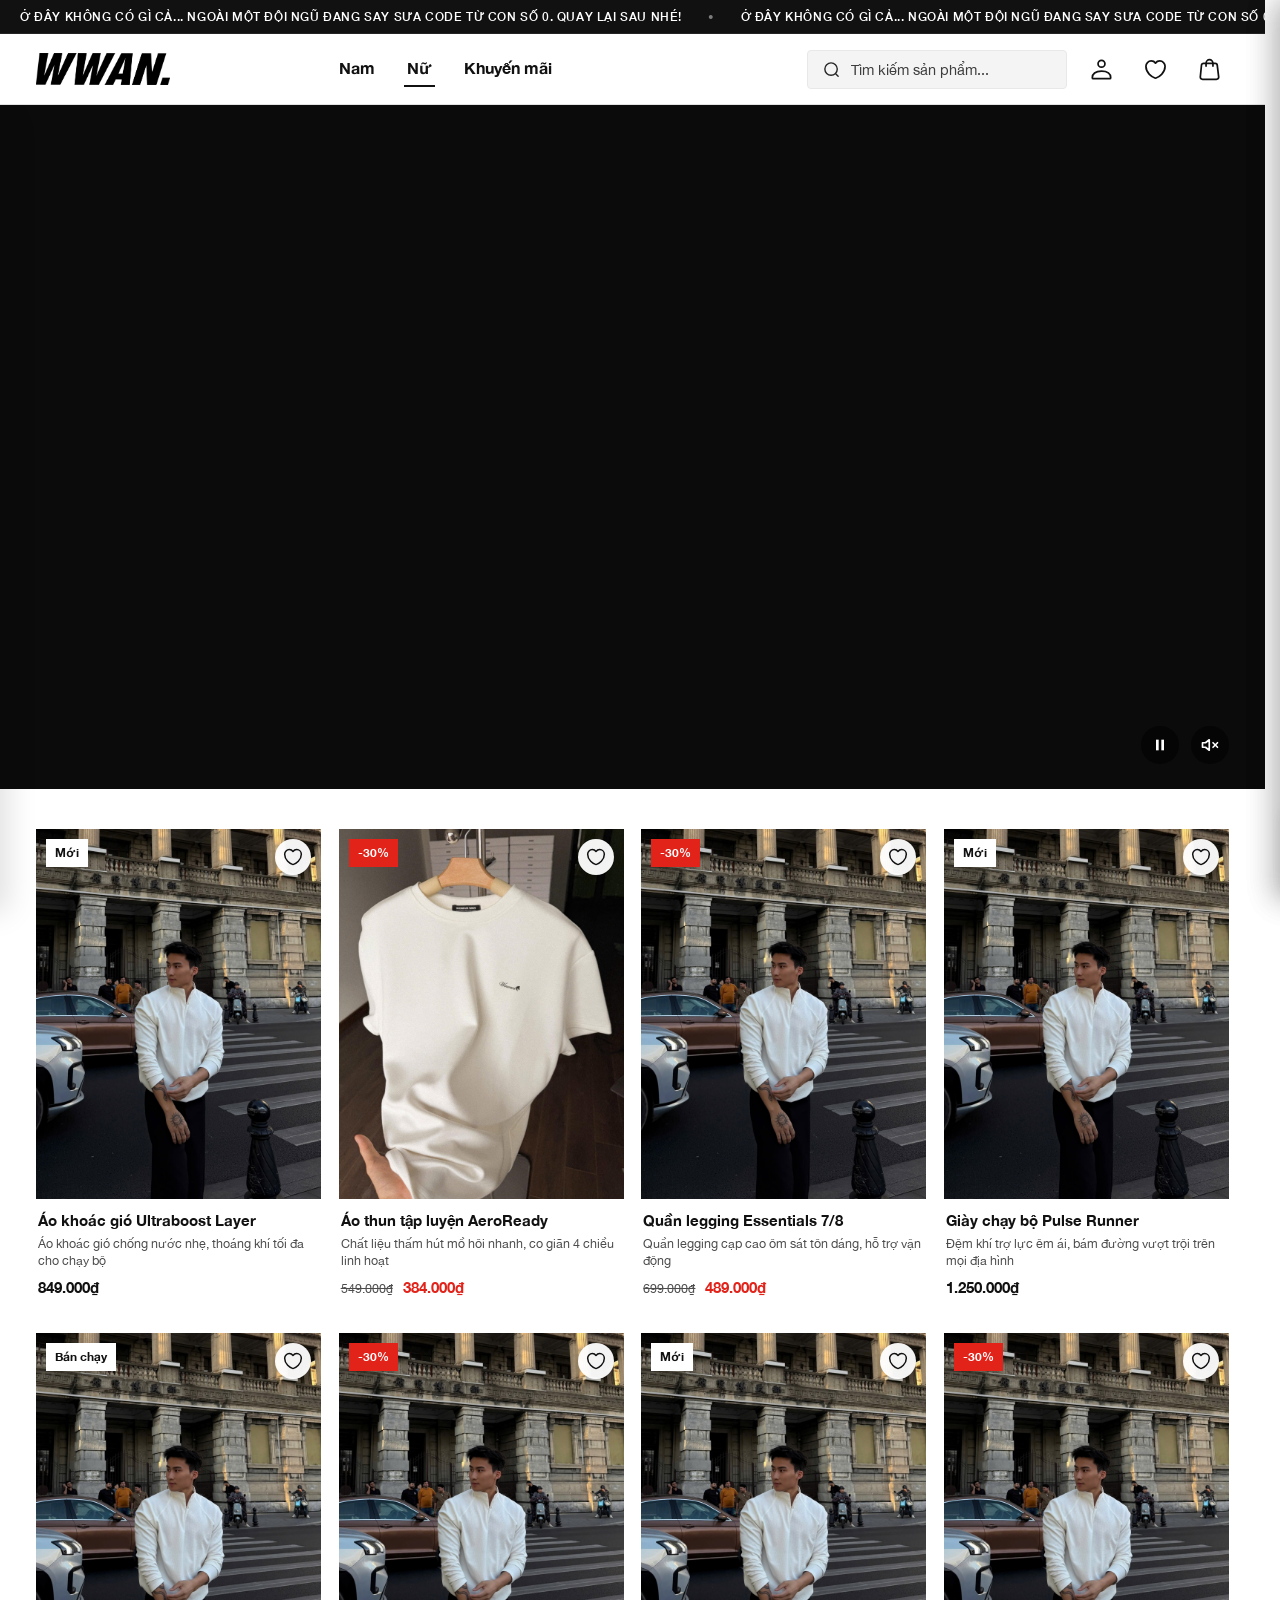
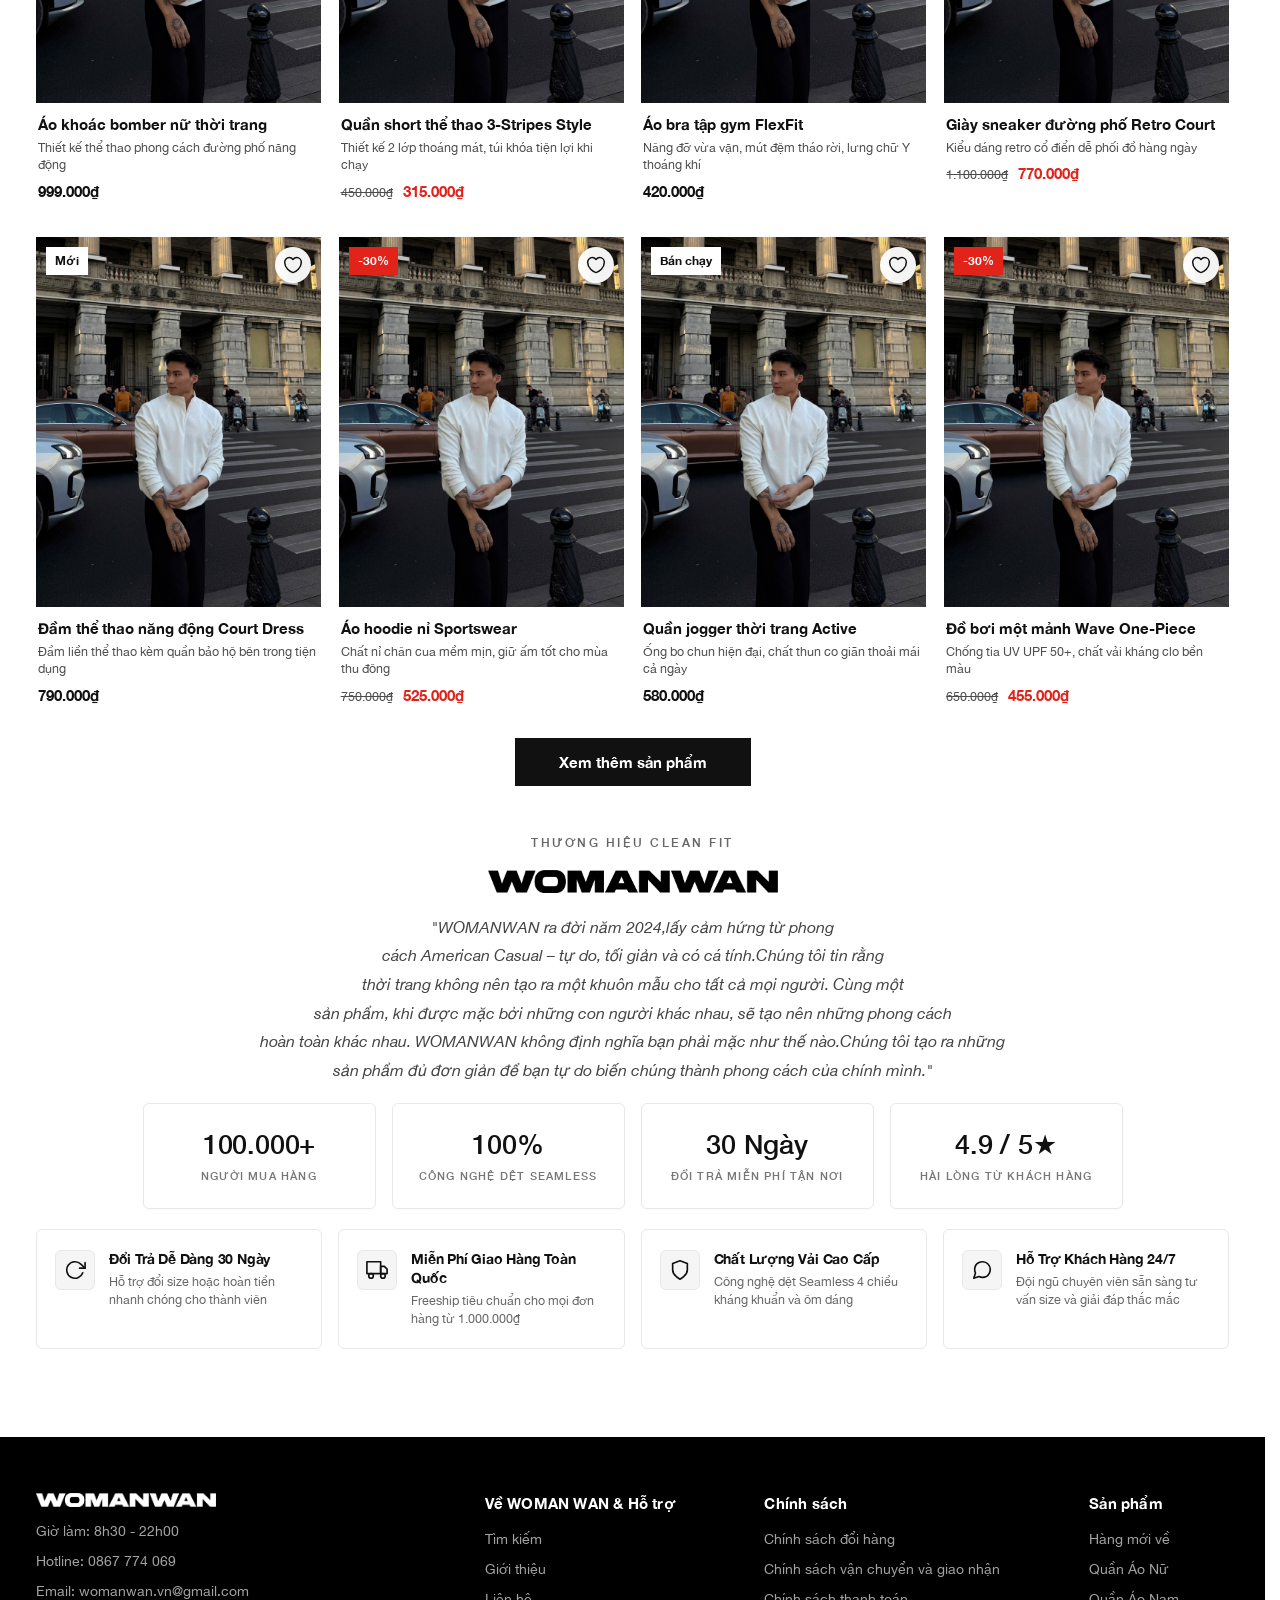
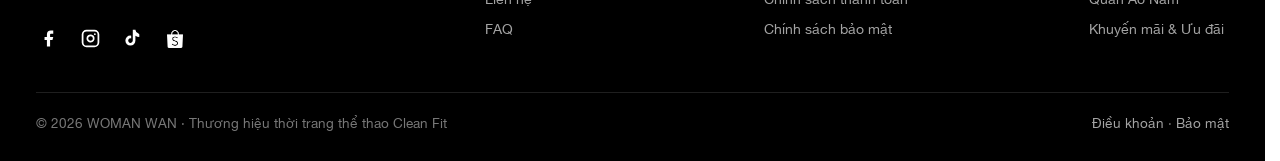
==== commit 5e888862: "fix 2.4" ====
--- a/index.html
+++ b/index.html
@@ -114,23 +114,6 @@
 
   <!-- 4. TRENDING PRODUCTS (SẢN PHẨM THỊNH HÀNH - PRESERVING EXACT CARD STYLE) -->
   <section class="gs-trending-section" id="trending">
-    <div class="gs-trending-toolbar">
-      <div>
-        <h2 class="gs-section-title">SẢN PHẨM THỊNH HÀNH</h2>
-        <p class="gs-section-subtitle">Những thiết kế được yêu thích nhất mùa này bởi cộng đồng Woman Wan</p>
-      </div>
-
-      <div class="gs-tab-group">
-        <button class="gs-tab-btn active" data-tab="all" onclick="setTrendingFilter('all', this, event)">Tất cả</button>
-        <button class="gs-tab-btn" data-tab="women" onclick="setTrendingFilter('women', this, event)">Đồ tập Nữ</button>
-        <button class="gs-tab-btn" data-tab="men" onclick="setTrendingFilter('men', this, event)">Đồ tập Nam</button>
-        <button class="gs-tab-btn" data-tab="sale" onclick="setTrendingFilter('sale', this, event)">Khuyến mãi</button>
-        <button class="gs-tab-btn" data-tab="new" onclick="setTrendingFilter('new', this, event)">Mới nhất</button>
-      </div>
-
-      <a href="shop.html" class="gs-view-all-link">Xem tất cả 124 sản phẩm &rarr;</a>
-    </div>
-
     <!-- Product Grid (Exact user card style) -->
     <div class="grid" id="productGrid"></div>
 
--- a/style.css
+++ b/style.css
@@ -132,18 +132,75 @@
   border-radius: 0;
 }
 
-/* ===== Top utility bar ===== */
+/* ===== Top utility bar (Infinite Marquee) ===== */
 .util-bar {
-  background: #111;
-  color: #fff;
-  font-size: 13px;
-  display: flex;
-  justify-content: center;
-  align-items: center;
-  padding: 7px 16px;
-  letter-spacing: .02em;
+  background: #111111;
+  color: #ffffff;
+  font-size: 12px;
+  font-weight: 600;
+  letter-spacing: 0.05em;
+  text-transform: uppercase;
+  height: 34px;
+  display: flex;
+  align-items: center;
+  overflow: hidden;
   position: relative;
   z-index: 1005;
+  user-select: none;
+  border-bottom: 1px solid rgba(255, 255, 255, 0.08);
+}
+
+.util-bar:hover .util-track {
+  animation-play-state: paused;
+}
+
+.util-track {
+  display: flex;
+  align-items: center;
+  width: max-content;
+  will-change: transform;
+  animation: utilMarquee 32s linear infinite;
+}
+
+.util-content {
+  display: flex;
+  align-items: center;
+  flex-shrink: 0;
+}
+
+.util-item {
+  display: inline-flex;
+  align-items: center;
+  white-space: nowrap;
+  padding: 0 20px;
+}
+
+.util-item a,
+.util-item .util-link {
+  color: #ffffff;
+  text-decoration: none;
+  transition: opacity 0.2s ease;
+}
+
+.util-item a:hover,
+.util-item .util-link:hover {
+  opacity: 0.75;
+}
+
+.util-sep {
+  display: inline-block;
+  opacity: 0.45;
+  font-size: 11px;
+  padding: 0 6px;
+}
+
+@keyframes utilMarquee {
+  0% {
+    transform: translateX(0);
+  }
+  100% {
+    transform: translateX(-50%);
+  }
 }
 
 /* ===== Header ===== */
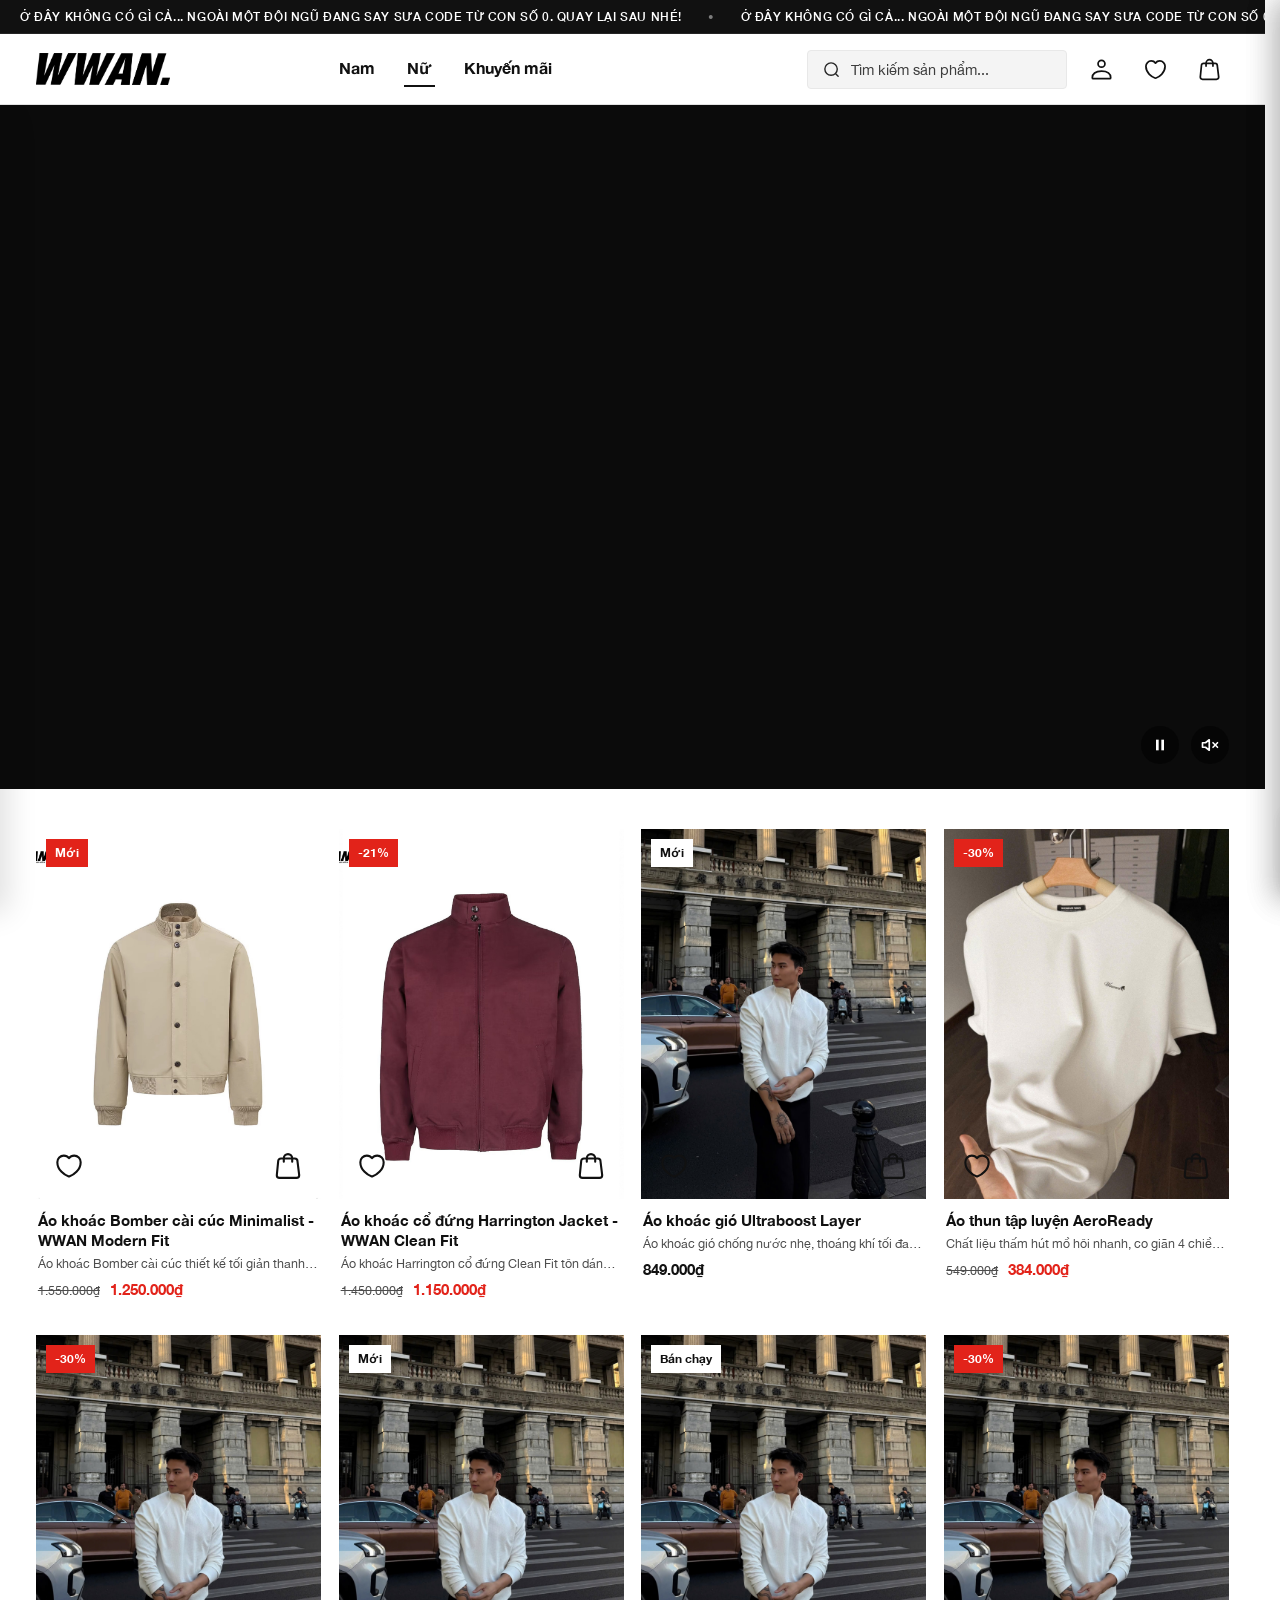
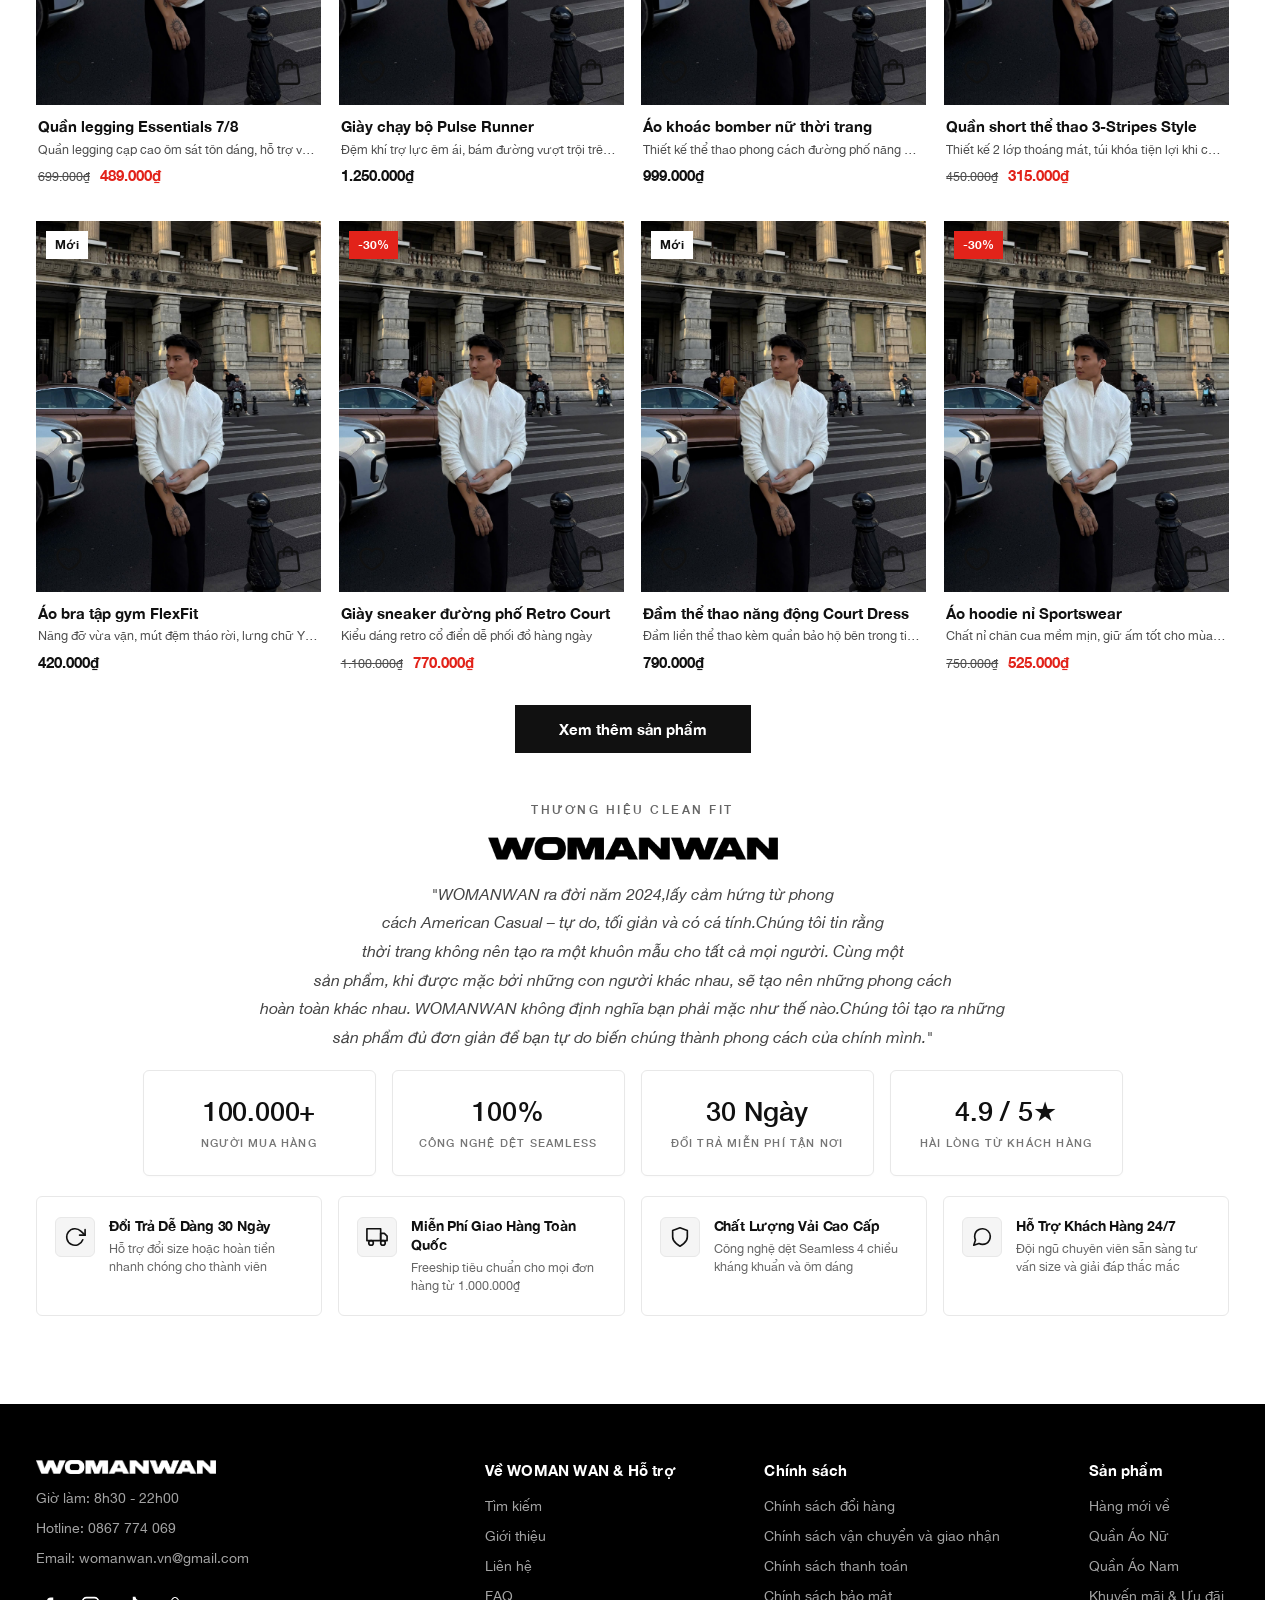
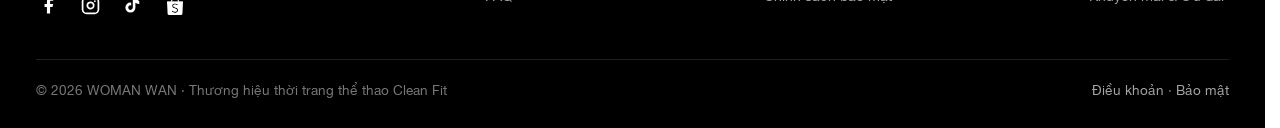
==== commit 466fd2a1: "fix 2.5" ====
--- a/index.html
+++ b/index.html
@@ -5,11 +5,11 @@
   <meta charset="UTF-8">
   <meta name="viewport" content="width=device-width, initial-scale=1.0">
   <title>WOMAN WAN | Cửa Hàng Thể Thao Chính Hãng · Be A Visionary</title>
-  <link rel="stylesheet" href="style.css?v=gs_dissolve_1">
-  <link rel="stylesheet" href="css/components/page-transition.css?v=gs_dissolve_1">
-  <script src="components/footer-widget.js?v=gs_dissolve_1" defer></script>
-  <script src="components/header-widget.js?v=gs_dissolve_1" defer></script>
-  <script src="components/page-transition-widget.js?v=gs_dissolve_1" defer></script>
+  <link rel="stylesheet" href="style.css?v=wan_m4">
+  <link rel="stylesheet" href="css/components/page-transition.css?v=wan_m4">
+  <script src="components/footer-widget.js?v=wan_m4" defer></script>
+  <script src="components/header-widget.js?v=wan_m4" defer></script>
+  <script src="components/page-transition-widget.js?v=wan_m4" defer></script>
 </head>
 
 <body>
@@ -613,8 +613,8 @@
             <img src="assets/icons/heart.svg" alt="Yêu thích" class="card-icon heart-icon-outline">
             <img src="assets/icons/heart_click.svg" alt="Yêu thích" class="card-icon heart-icon-filled">
           </button>
-          <button class="quick-add-btn" onclick="handleQuickAdd('${p.id}', event)" aria-label="Thêm vào giỏ">
-            <span>+ Thêm vào giỏ</span>
+          <button class="quick-add-btn" onclick="handleQuickAdd('${p.id}', event)" aria-label="Thêm vào giỏ" title="Thêm vào giỏ">
+            <img src="assets/icons/bag.svg" alt="Thêm vào giỏ" class="card-icon">
           </button>
         </div>
         <div class="card-info">
--- a/style.css
+++ b/style.css
@@ -98,6 +98,8 @@
 
 html {
   scrollbar-gutter: stable;
+  overflow-x: hidden;
+  max-width: 100vw;
 }
 
 body {
@@ -107,6 +109,8 @@
   color: var(--ink);
   background: var(--bg);
   -webkit-font-smoothing: antialiased;
+  overflow-x: hidden;
+  max-width: 100vw;
 }
 
 a {
@@ -876,7 +880,7 @@
 
 .grid {
   display: grid;
-  grid-template-columns: repeat(4, 1fr);
+  grid-template-columns: repeat(4, minmax(0, 1fr));
   gap: 14px 6px;
 }
 
@@ -884,6 +888,8 @@
   display: flex;
   flex-direction: column;
   cursor: pointer;
+  min-width: 0;
+  max-width: 100%;
 }
 
 .card-media {
@@ -968,31 +974,41 @@
 
 .wishlist {
   position: absolute;
-  top: 10px;
-  right: 10px;
-  background: rgba(255, 255, 255, 0.95);
-  width: 36px;
-  height: 36px;
-  border-radius: 50%;
+  bottom: 12px;
+  left: 12px;
+  background: transparent;
+  width: 42px;
+  height: 42px;
+  padding: 0;
+  border-radius: 0;
   display: flex;
   align-items: center;
   justify-content: center;
   cursor: pointer;
   z-index: 10;
-  transition: transform .2s ease, background .2s ease, box-shadow .2s ease;
-  box-shadow: 0 2px 8px rgba(0, 0, 0, 0.12);
+  border: none;
+  box-shadow: none !important;
+  filter: none !important;
+  transition: transform 0.2s cubic-bezier(0.16, 1, 0.3, 1);
 }
 
 .wishlist:hover {
-  background: #ffffff;
-  transform: scale(1.12);
-  box-shadow: 0 4px 12px rgba(0, 0, 0, 0.2);
+  background: transparent;
+  transform: scale(1.18);
+  box-shadow: none !important;
+  filter: none !important;
+}
+
+.wishlist:active {
+  transform: scale(0.92);
 }
 
 .wishlist .card-icon {
-  width: 20px;
-  height: 20px;
+  width: 28px;
+  height: 28px;
   display: block;
+  filter: none !important;
+  box-shadow: none !important;
   transition: transform 0.2s ease;
 }
 
@@ -1016,8 +1032,9 @@
 
 /* 3. Trạng thái đã lưu (active): hiển thị heart_click.svg (đậm) */
 .wishlist.active {
-  background: #ffffff;
-  box-shadow: 0 2px 10px rgba(0, 0, 0, 0.18);
+  background: transparent;
+  box-shadow: none !important;
+  filter: none !important;
 }
 
 .wishlist.active .heart-icon-outline {
@@ -1041,38 +1058,39 @@
   position: absolute;
   bottom: 12px;
   right: 12px;
-  background: rgba(17, 17, 17, 0.92);
-  color: #ffffff;
-  font-size: 12.5px;
-  font-weight: 700;
-  padding: 9px 16px;
-  border-radius: 0;
-  border: none;
-  display: flex;
-  align-items: center;
-  gap: 5px;
+  background: transparent;
+  width: 42px;
+  height: 42px;
+  padding: 0;
+  display: flex;
+  align-items: center;
+  justify-content: center;
   cursor: pointer;
   z-index: 10;
-  opacity: 0;
-  transform: translateY(6px);
-  transition: opacity 0.25s ease, transform 0.25s ease, background 0.2s ease;
-  backdrop-filter: blur(4px);
-  -webkit-backdrop-filter: blur(4px);
-  box-shadow: 0 4px 12px rgba(0, 0, 0, 0.2);
-}
-
-.card:hover .quick-add-btn {
-  opacity: 1;
-  transform: translateY(0);
+  border: none;
+  box-shadow: none !important;
+  filter: none !important;
+  transition: transform 0.2s cubic-bezier(0.16, 1, 0.3, 1);
 }
 
 .quick-add-btn:hover {
-  background: #000000;
-  transform: scale(1.04) translateY(0);
+  background: transparent;
+  transform: scale(1.18);
+  box-shadow: none !important;
+  filter: none !important;
 }
 
 .quick-add-btn:active {
-  transform: scale(0.96);
+  transform: scale(0.92);
+}
+
+.quick-add-btn .card-icon,
+.quick-add-btn img {
+  width: 28px;
+  height: 28px;
+  display: block;
+  filter: none !important;
+  box-shadow: none !important;
 }
 
 .swatch-row {
@@ -1081,6 +1099,9 @@
 
 .card-info {
   padding: 12px 2px 6px;
+  min-width: 0;
+  width: 100%;
+  overflow: hidden;
 }
 
 .card-info .name {
@@ -1088,6 +1109,9 @@
   font-weight: 700;
   margin-bottom: 4px;
   line-height: 1.35;
+  min-width: 0;
+  white-space: normal;
+  word-break: break-word;
 }
 
 .card-info .desc {
@@ -1095,6 +1119,11 @@
   color: var(--ink-soft);
   margin-bottom: 6px;
   line-height: 1.4;
+  white-space: nowrap;
+  overflow: hidden;
+  text-overflow: ellipsis;
+  min-width: 0;
+  display: block;
 }
 
 .price-row {
@@ -1310,7 +1339,7 @@
 
 @media(max-width:1024px) {
   .grid {
-    grid-template-columns: repeat(2, 1fr);
+    grid-template-columns: repeat(2, minmax(0, 1fr));
   }
 
   .footer-grid {
@@ -1346,8 +1375,11 @@
 }
 
 @media(max-width:860px) {
-
-  /* Gymshark-Style Symmetrical Mobile Header: Left (Menu + Search) - Center (Logo) - Right (User + Bag) */
+  html {
+    scrollbar-gutter: auto;
+  }
+
+  /* Gymshark-Style Symmetrical Mobile Header: Left (Menu) - Center (Logo) - Right (Bag) */
   header.main {
     display: grid !important;
     grid-template-columns: 1fr auto 1fr !important;
@@ -1364,7 +1396,7 @@
     width: 100% !important;
   }
 
-  /* Left controls: 2-line Hamburger Menu + Search */
+  /* Left controls: 3-line Hamburger Menu */
   .header-mobile-left {
     display: flex !important;
     align-items: center !important;
@@ -1392,23 +1424,7 @@
   }
 
   .mobile-search-btn {
-    background: none !important;
-    border: none !important;
-    padding: 3px !important;
-    cursor: pointer !important;
-    display: flex !important;
-    align-items: center !important;
-    justify-content: center !important;
-    color: #111111 !important;
-    line-height: 1 !important;
-  }
-
-  .mobile-search-btn svg,
-  .mobile-search-btn .action-icon {
-    width: 20px !important;
-    height: 20px !important;
-    display: block !important;
-    stroke: currentColor !important;
+    display: none !important;
   }
 
   /* Centered Brand Logo */
@@ -1435,17 +1451,13 @@
     display: none !important;
   }
 
-  /* Right controls: User Profile + Cart Bag with Badge */
+  /* Right controls: Cart Bag with Badge */
   header.main .header-actions {
     display: flex !important;
     align-items: center !important;
     gap: 14px !important;
     justify-self: end !important;
     margin-left: 0 !important;
-  }
-
-  header.main .header-actions .search-box {
-    display: none !important;
   }
 
   header.main .header-actions .icon-btn {
@@ -1463,9 +1475,36 @@
     display: block !important;
   }
 
+  header.main .header-actions .search-box,
+  header.main .header-actions .header-user-btn,
   header.main .header-actions .header-wishlist-btn {
     display: none !important;
-    /* Balances header with 2 icons on left, 2 icons on right like Gymshark */
+  }
+
+  .tag {
+    display: none !important;
+  }
+
+  .wishlist,
+  .quick-add-btn {
+    bottom: 8px !important;
+    width: 34px !important;
+    height: 34px !important;
+  }
+
+  .wishlist {
+    left: 8px !important;
+  }
+
+  .quick-add-btn {
+    right: 8px !important;
+  }
+
+  .wishlist .card-icon,
+  .quick-add-btn .card-icon,
+  .quick-add-btn img {
+    width: 22px !important;
+    height: 22px !important;
   }
 
   /* Mobile Search Dropdown */
@@ -2906,20 +2945,20 @@
 }
 
 .gs-trending-section .grid {
-  grid-template-columns: repeat(4, 1fr);
+  grid-template-columns: repeat(4, minmax(0, 1fr));
   gap: clamp(24px, 2.2vw, 36px) clamp(14px, 1.4vw, 22px);
 }
 
 @media (max-width: 1024px) {
   .gs-trending-section .grid {
-    grid-template-columns: repeat(3, 1fr);
+    grid-template-columns: repeat(3, minmax(0, 1fr));
     gap: 18px 10px;
   }
 }
 
 @media (max-width: 680px) {
   .gs-trending-section .grid {
-    grid-template-columns: repeat(2, 1fr);
+    grid-template-columns: repeat(2, minmax(0, 1fr));
     gap: 14px 8px;
   }
 }
@@ -3690,33 +3729,17 @@
     font-size: 20px;
   }
 
+  .gs-statement-stats,
   .gs-features-grid {
-    grid-template-columns: 1fr;
-    gap: 12px;
+    display: none !important;
   }
 
   .gs-statement-section {
-    padding: 56px 20px 48px;
+    padding: 44px 20px 36px;
   }
 
   .gs-statement-text br.desktop-br {
     display: none;
-  }
-
-  .gs-statement-stats {
-    grid-template-columns: repeat(2, 1fr);
-    gap: 12px;
-  }
-
-  .gs-stat-item {
-    width: 100%;
-    max-width: none;
-    padding: 18px 14px;
-  }
-
-  .gs-stat-num {
-    font-size: 24px;
-    font-weight: 500;
   }
 
   .gs-newsletter-form {
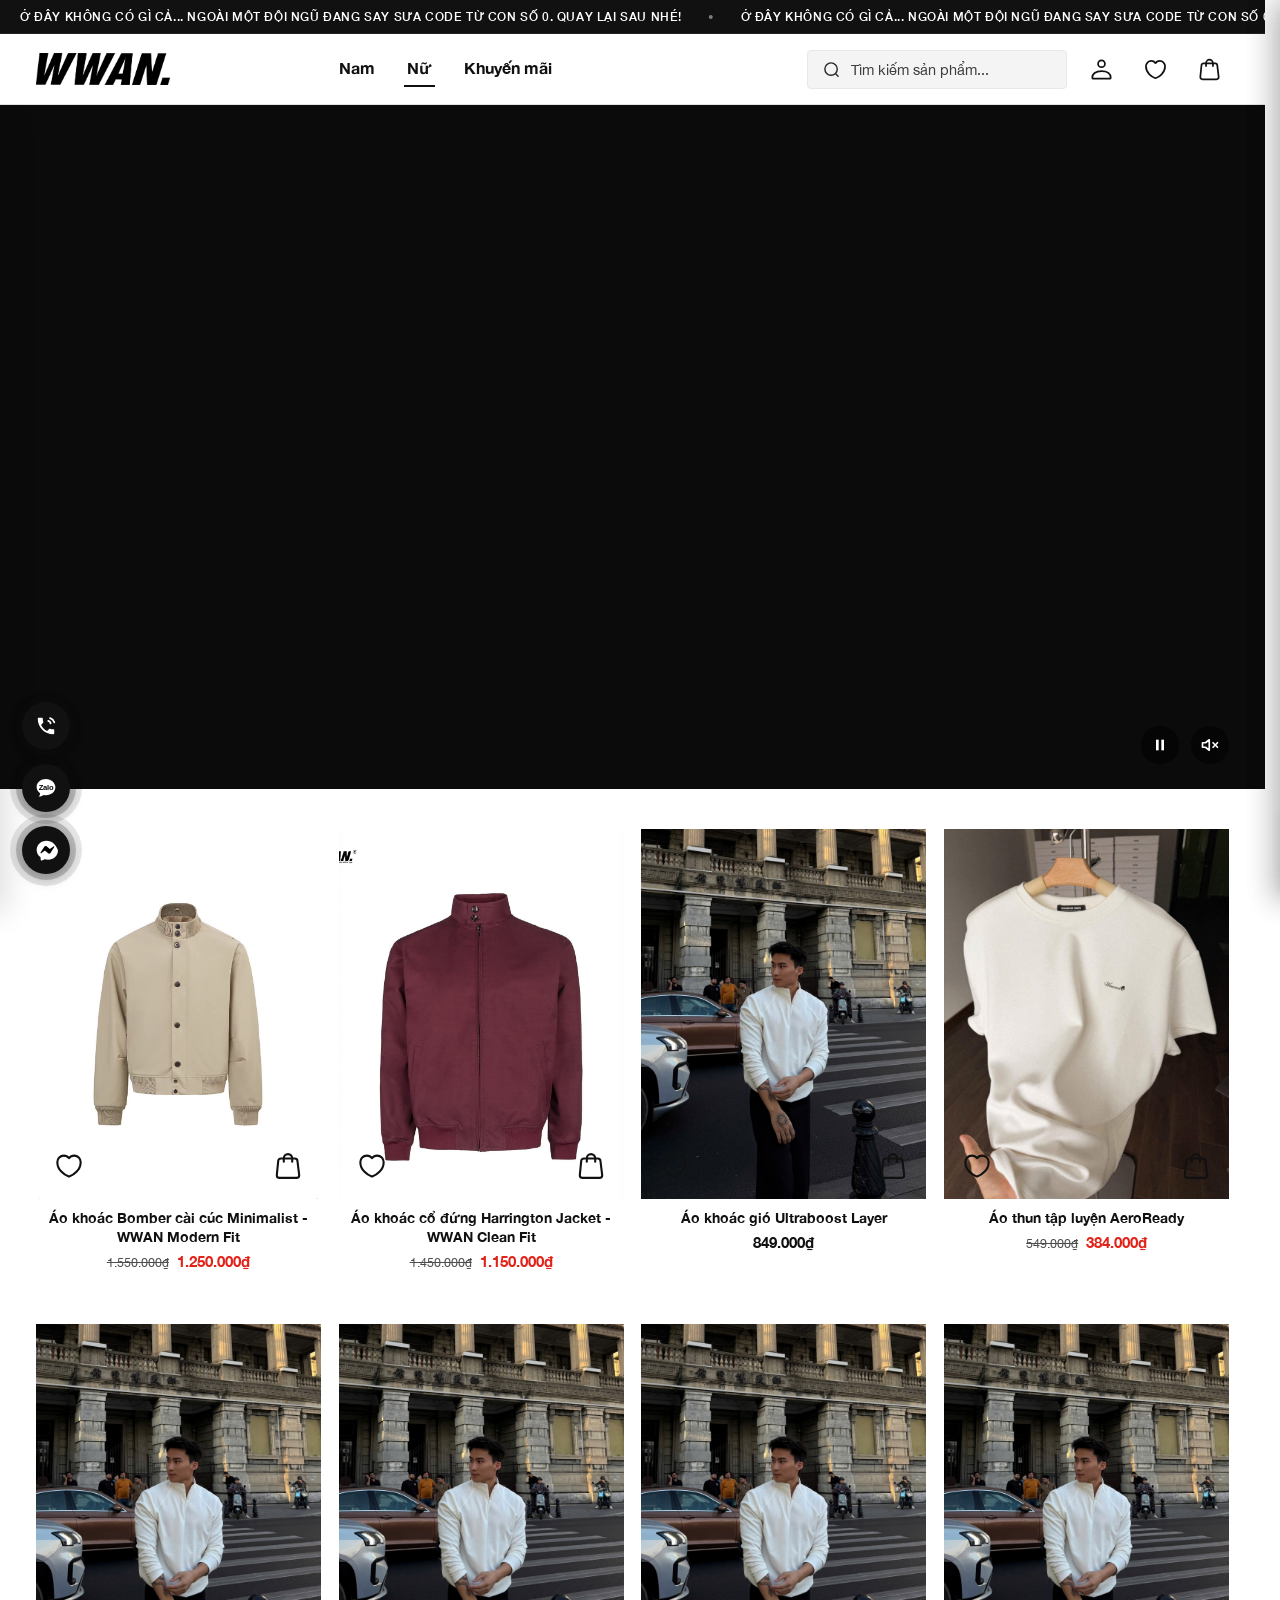
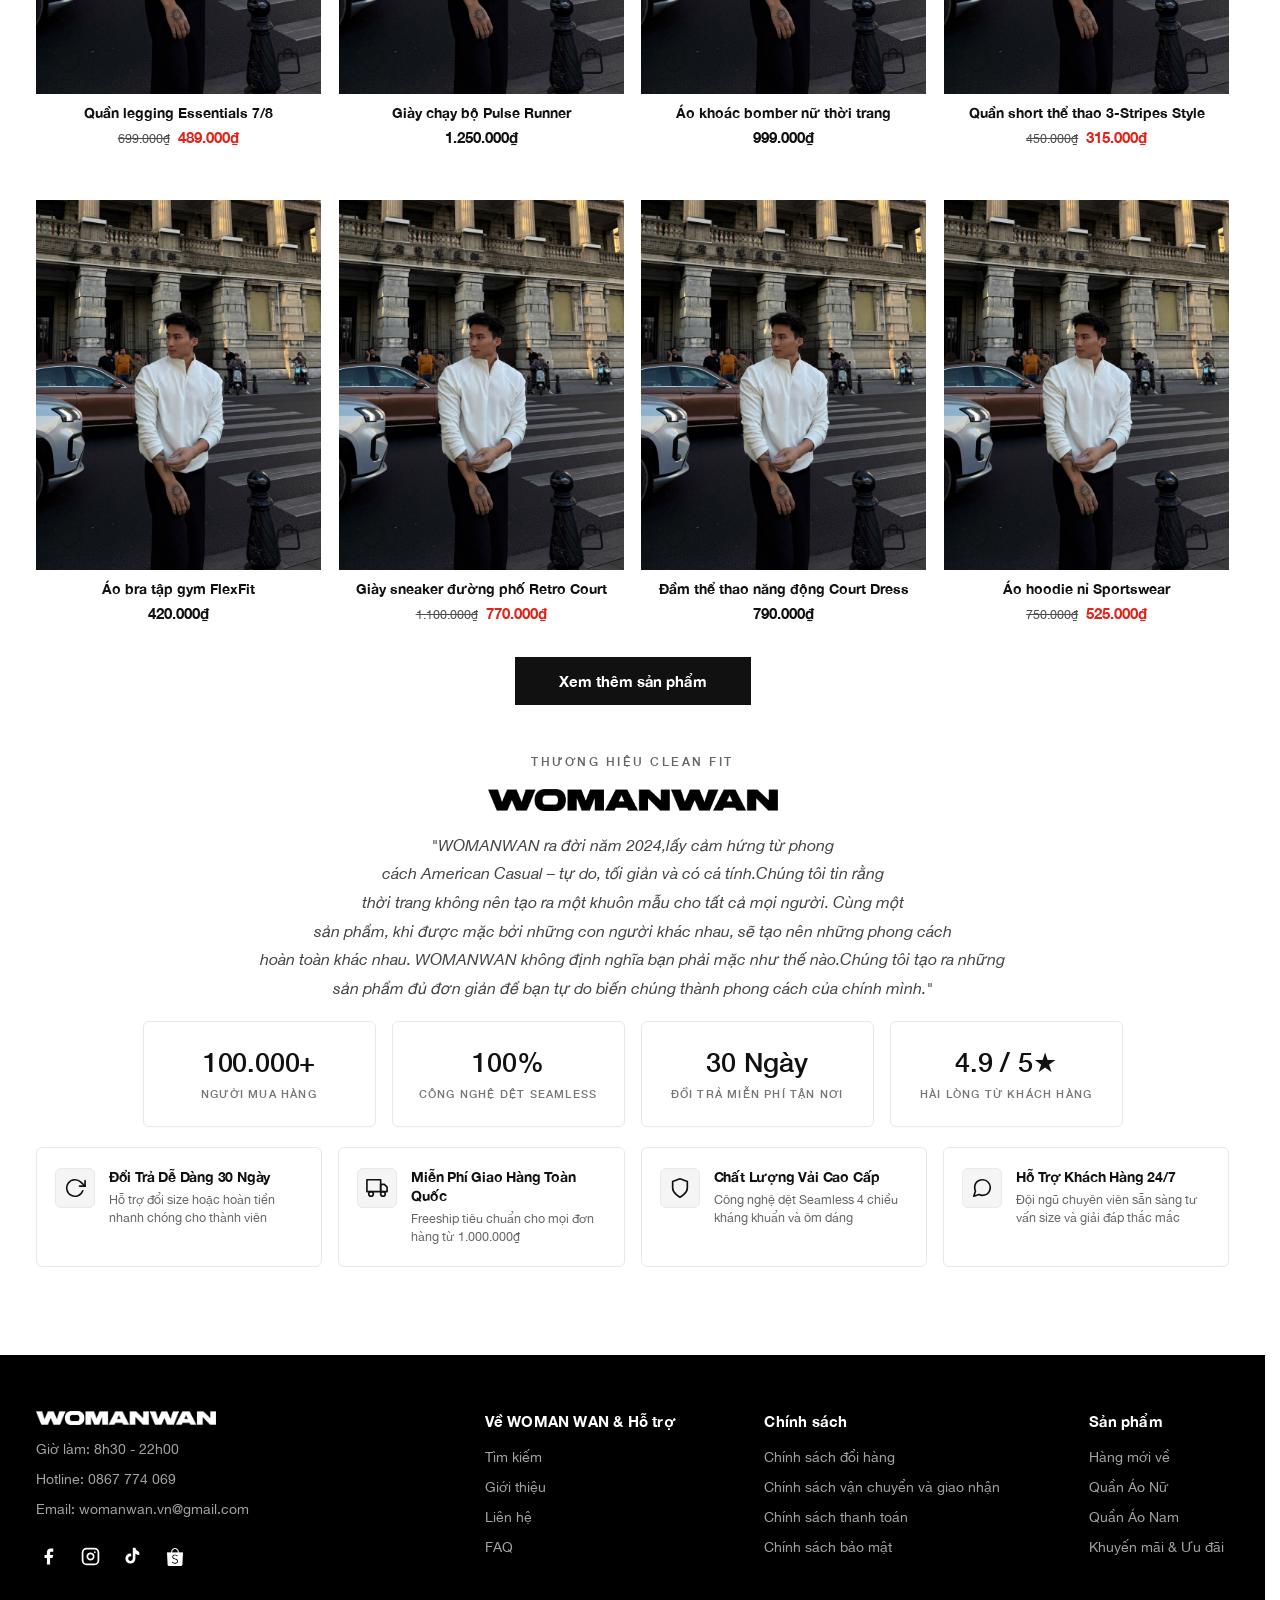
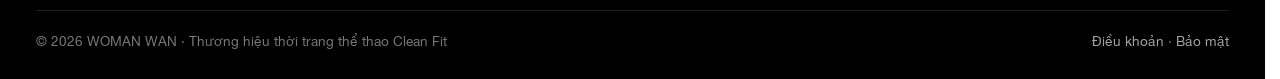
==== commit 7fe273d3: "fix 2.7" ====
--- a/index.html
+++ b/index.html
@@ -5,11 +5,11 @@
   <meta charset="UTF-8">
   <meta name="viewport" content="width=device-width, initial-scale=1.0">
   <title>WOMAN WAN | Cửa Hàng Thể Thao Chính Hãng · Be A Visionary</title>
-  <link rel="stylesheet" href="style.css?v=wan_m4">
-  <link rel="stylesheet" href="css/components/page-transition.css?v=wan_m4">
-  <script src="components/footer-widget.js?v=wan_m4" defer></script>
-  <script src="components/header-widget.js?v=wan_m4" defer></script>
-  <script src="components/page-transition-widget.js?v=wan_m4" defer></script>
+  <link rel="stylesheet" href="style.css?v=ww_card_clean_v3">
+  <link rel="stylesheet" href="css/components/page-transition.css?v=ww_card_clean_v3">
+  <script src="components/footer-widget.js?v=ww_card_clean_v3" defer></script>
+  <script src="components/header-widget.js?v=ww_card_clean_v3" defer></script>
+  <script src="components/page-transition-widget.js?v=ww_card_clean_v3" defer></script>
 </head>
 
 <body>
@@ -1375,6 +1375,29 @@
 
     initScrollReveal();
   </script>
+
+  <!-- 3 Nút Liên hệ Nổi (Góc trái màn hình) -->
+  <div class="ww-floating-contact" id="womanwanFloatingContact" role="region" aria-label="Liên hệ nhanh WOMAN WAN">
+    <a href="tel:0867774069" class="ww-float-btn phone-btn" aria-label="Gọi hotline 0867 774 069">
+      <svg width="22" height="22" viewBox="0 0 24 24" fill="currentColor">
+        <path d="M6.62 10.79c1.44 2.83 3.76 5.15 6.59 6.59l2.2-2.2c.28-.28.67-.36 1.02-.25 1.12.37 2.32.57 3.57.57.55 0 1 .45 1 1V20c0 .55-.45 1-1 1-9.39 0-17-7.61-17-17 0-.55.45-1 1-1h3.5c.55 0 1 .45 1 1 0 1.25.2 2.45.57 3.57.11.35.03.74-.25 1.02l-2.2 2.2z"/>
+        <path d="M16.5 3.5a7 7 0 0 1 4.5 4.5" fill="none" stroke="currentColor" stroke-width="2" stroke-linecap="round"/>
+        <path d="M14.5 6.5a3.5 3.5 0 0 1 2.5 2.5" fill="none" stroke="currentColor" stroke-width="2" stroke-linecap="round"/>
+      </svg>
+    </a>
+    <a href="https://zalo.me/0867774069" target="_blank" rel="noopener noreferrer" class="ww-float-btn zalo-btn" aria-label="Chat Zalo">
+      <svg width="26" height="26" viewBox="0 0 36 36" fill="none">
+        <path d="M18 5.5C10.8 5.5 5 10.4 5 16.5c0 3.5 1.9 6.6 4.9 8.6-.2 2-1 3.9-2.2 5.1 2.6-.2 5.3-1.2 7.2-2.4 1 .2 2 .3 3.1.3 7.2 0 13-4.9 13-11S25.2 5.5 18 5.5z" fill="#ffffff"/>
+        <text x="18" y="20.2" font-family="-apple-system, BlinkMacSystemFont, 'Segoe UI', Roboto, Helvetica, Arial, sans-serif" font-weight="900" font-size="10.5" fill="#000000" text-anchor="middle" letter-spacing="-0.3px">Zalo</text>
+      </svg>
+    </a>
+    <a href="https://m.me/womanwan.vn" target="_blank" rel="noopener noreferrer" class="ww-float-btn messenger-btn" aria-label="Chat Messenger">
+      <svg width="23" height="23" viewBox="0 0 28 28" fill="none">
+        <path d="M14 2C7.37 2 2 7.05 2 13.28c0 3.54 1.73 6.7 4.45 8.78.23.18.37.45.38.74l.08 2.3c.03.88.94 1.45 1.71 1.05l2.58-1.34c.24-.12.51-.15.77-.08 1.3.36 2.68.55 4.03.55 6.63 0 12-5.05 12-11.28C26 7.05 20.63 2 14 2z" fill="#ffffff"/>
+        <path d="M6.8 16.5l4.5-7.15c.6-.95 1.95-1.15 2.8-.42l3.55 3.05c.27.23.66.23.93 0l3.82-2.9c.56-.42 1.3.26.9 0.82l-4.5 7.15c-.6.95-1.95 1.15-2.8.42l-3.55-3.05c-.27-.23-.66-.23-.93 0l-3.82 2.9c-.56.42-1.3-.26-.9-.82z" fill="#000000"/>
+      </svg>
+    </a>
+  </div>
 </body>
 
 </html>
--- a/style.css
+++ b/style.css
@@ -202,6 +202,7 @@
   0% {
     transform: translateX(0);
   }
+
   100% {
     transform: translateX(-50%);
   }
@@ -881,7 +882,7 @@
 .grid {
   display: grid;
   grid-template-columns: repeat(4, minmax(0, 1fr));
-  gap: 14px 6px;
+  gap: clamp(36px, 3.5vw, 48px) clamp(10px, 1.2vw, 16px);
 }
 
 .card {
@@ -953,23 +954,10 @@
   /* Giữ nguyên kích thước, không zoom */
 }
 
-.tag {
-  position: absolute;
-  top: 10px;
-  left: 10px;
-  background: #fff;
-  color: #111;
-  font-size: 12px;
-  font-weight: 700;
-  padding: 5px 9px;
-  border-radius: 0;
-  border: none;
-  z-index: 10;
-}
-
-.tag.sale {
-  background: var(--accent-red);
-  color: #fff;
+.tag,
+.card .tag,
+.card-media .tag {
+  display: none !important;
 }
 
 .wishlist {
@@ -1098,45 +1086,47 @@
 }
 
 .card-info {
-  padding: 12px 2px 6px;
+  padding: 10px 4px 6px;
   min-width: 0;
   width: 100%;
   overflow: hidden;
+  text-align: center;
+  display: flex;
+  flex-direction: column;
+  align-items: center;
+  justify-content: center;
 }
 
 .card-info .name {
-  font-size: clamp(14.5px, 1.05vw, 17px);
+  font-size: clamp(14px, 1.05vw, 16px);
   font-weight: 700;
   margin-bottom: 4px;
   line-height: 1.35;
   min-width: 0;
   white-space: normal;
   word-break: break-word;
+  text-align: center;
+  width: 100%;
 }
 
 .card-info .desc {
-  font-size: clamp(12.5px, 0.9vw, 14.5px);
-  color: var(--ink-soft);
-  margin-bottom: 6px;
-  line-height: 1.4;
-  white-space: nowrap;
-  overflow: hidden;
-  text-overflow: ellipsis;
-  min-width: 0;
-  display: block;
+  display: none !important;
 }
 
 .price-row {
   display: flex;
-  gap: 10px;
+  gap: 8px;
   align-items: baseline;
-  font-size: clamp(15px, 1.1vw, 18px);
+  justify-content: center;
+  font-size: clamp(14.5px, 1.1vw, 17px);
+  width: 100%;
+  text-align: center;
 }
 
 .price-row .old {
   color: var(--ink-soft);
   text-decoration: line-through;
-  font-size: clamp(12.5px, 0.9vw, 14.5px);
+  font-size: clamp(12.5px, 0.9vw, 14px);
 }
 
 .price-row .now {
@@ -1340,6 +1330,7 @@
 @media(max-width:1024px) {
   .grid {
     grid-template-columns: repeat(2, minmax(0, 1fr));
+    gap: 32px 12px;
   }
 
   .footer-grid {
@@ -1568,12 +1559,46 @@
     border-left: none;
     padding-left: 0;
   }
+
+  /* Clean Centered Product Card Typography on Mobile (Hide Description & Center Content) */
+  .card-info {
+    text-align: center;
+    padding: 8px 4px 4px;
+    display: flex;
+    flex-direction: column;
+    align-items: center;
+    justify-content: center;
+  }
+
+  .card-info .name {
+    text-align: center;
+    font-size: 14px;
+    margin-bottom: 3px;
+    width: 100%;
+  }
+
+  .card-info .desc {
+    display: none !important;
+  }
+
+  .price-row {
+    justify-content: center;
+    align-items: center;
+    width: 100%;
+    gap: 8px;
+    font-size: 15px;
+    text-align: center;
+  }
+
+  .price-row .old {
+    font-size: 12.5px;
+  }
 }
 
 @media(max-width:520px) {
   .grid {
     grid-template-columns: 1fr 1fr;
-    gap: 6px 10px;
+    gap: 28px 10px;
   }
 
   .page-title {
@@ -2946,20 +2971,20 @@
 
 .gs-trending-section .grid {
   grid-template-columns: repeat(4, minmax(0, 1fr));
-  gap: clamp(24px, 2.2vw, 36px) clamp(14px, 1.4vw, 22px);
+  gap: clamp(36px, 3.5vw, 48px) clamp(12px, 1.4vw, 20px);
 }
 
 @media (max-width: 1024px) {
   .gs-trending-section .grid {
     grid-template-columns: repeat(3, minmax(0, 1fr));
-    gap: 18px 10px;
+    gap: 32px 12px;
   }
 }
 
 @media (max-width: 680px) {
   .gs-trending-section .grid {
     grid-template-columns: repeat(2, minmax(0, 1fr));
-    gap: 14px 8px;
+    gap: 28px 10px;
   }
 }
 
@@ -3759,4 +3784,151 @@
     padding-left: 16px;
     padding-right: 16px;
   }
+}
+
+/* ==========================================================================
+   WOMAN WAN - FLOATING CONTACT SPEED DIAL (LEFT BOTTOM WITH PULSE RIPPLE)
+   ========================================================================== */
+.ww-floating-contact {
+  position: fixed;
+  left: 22px;
+  bottom: 26px;
+  z-index: 9990;
+  display: flex;
+  flex-direction: column;
+  gap: 14px;
+  align-items: center;
+  pointer-events: auto;
+}
+
+.ww-float-btn {
+  position: relative;
+  width: 48px;
+  height: 48px;
+  border-radius: 50%;
+  background: #111111;
+  color: #ffffff;
+  display: flex;
+  align-items: center;
+  justify-content: center;
+  text-decoration: none;
+  box-shadow: 0 4px 14px rgba(0, 0, 0, 0.28);
+  transition: transform 0.25s cubic-bezier(0.175, 0.885, 0.32, 1.275), background-color 0.2s ease, box-shadow 0.2s ease;
+  -webkit-tap-highlight-color: transparent;
+  cursor: pointer;
+}
+
+/* Hiệu ứng vòng tròn gợn sóng lan tỏa (Pulse Ripple Wave) */
+.ww-float-btn::before {
+  content: "";
+  position: absolute;
+  inset: -6px;
+  border-radius: 50%;
+  background: rgba(17, 17, 17, 0.2);
+  z-index: -1;
+  pointer-events: none;
+  animation: wwPulseRipple 2.4s cubic-bezier(0.215, 0.61, 0.355, 1) infinite;
+}
+
+.ww-float-btn::after {
+  content: "";
+  position: absolute;
+  inset: -12px;
+  border-radius: 50%;
+  background: rgba(17, 17, 17, 0.1);
+  z-index: -2;
+  pointer-events: none;
+  animation: wwPulseRipple 2.4s cubic-bezier(0.215, 0.61, 0.355, 1) infinite 0.6s;
+}
+
+/* Độ trễ so le giữa 3 nút */
+.ww-float-btn:nth-child(1)::before {
+  animation-delay: 0s;
+}
+
+.ww-float-btn:nth-child(1)::after {
+  animation-delay: 0.5s;
+}
+
+.ww-float-btn:nth-child(2)::before {
+  animation-delay: 0.35s;
+}
+
+.ww-float-btn:nth-child(2)::after {
+  animation-delay: 0.85s;
+}
+
+.ww-float-btn:nth-child(3)::before {
+  animation-delay: 0.7s;
+}
+
+.ww-float-btn:nth-child(3)::after {
+  animation-delay: 1.2s;
+}
+
+@keyframes wwPulseRipple {
+  0% {
+    transform: scale(0.8);
+    opacity: 0.85;
+  }
+
+  60% {
+    transform: scale(1.24);
+    opacity: 0.22;
+  }
+
+  100% {
+    transform: scale(1.42);
+    opacity: 0;
+  }
+}
+
+/* Hiệu ứng rung nhẹ cho icon điện thoại */
+@keyframes wwPhoneWiggle {
+
+  0%,
+  100% {
+    transform: rotate(0deg);
+  }
+
+  10%,
+  30% {
+    transform: rotate(-12deg);
+  }
+
+  20%,
+  40% {
+    transform: rotate(12deg);
+  }
+
+  50% {
+    transform: rotate(0deg);
+  }
+}
+
+.ww-float-btn.phone-btn svg {
+  animation: wwPhoneWiggle 3.5s ease-in-out infinite;
+}
+
+.ww-float-btn:hover {
+  transform: scale(1.12);
+  background: #000000;
+  box-shadow: 0 6px 20px rgba(0, 0, 0, 0.38);
+}
+
+.ww-float-btn:active {
+  transform: scale(0.94);
+}
+
+@media (max-width: 768px) {
+  .ww-floating-contact {
+    left: 14px;
+    bottom: 20px;
+    gap: 12px;
+  }
+
+  .ww-float-btn {
+    width: 44px;
+    height: 44px;
+  }
 }
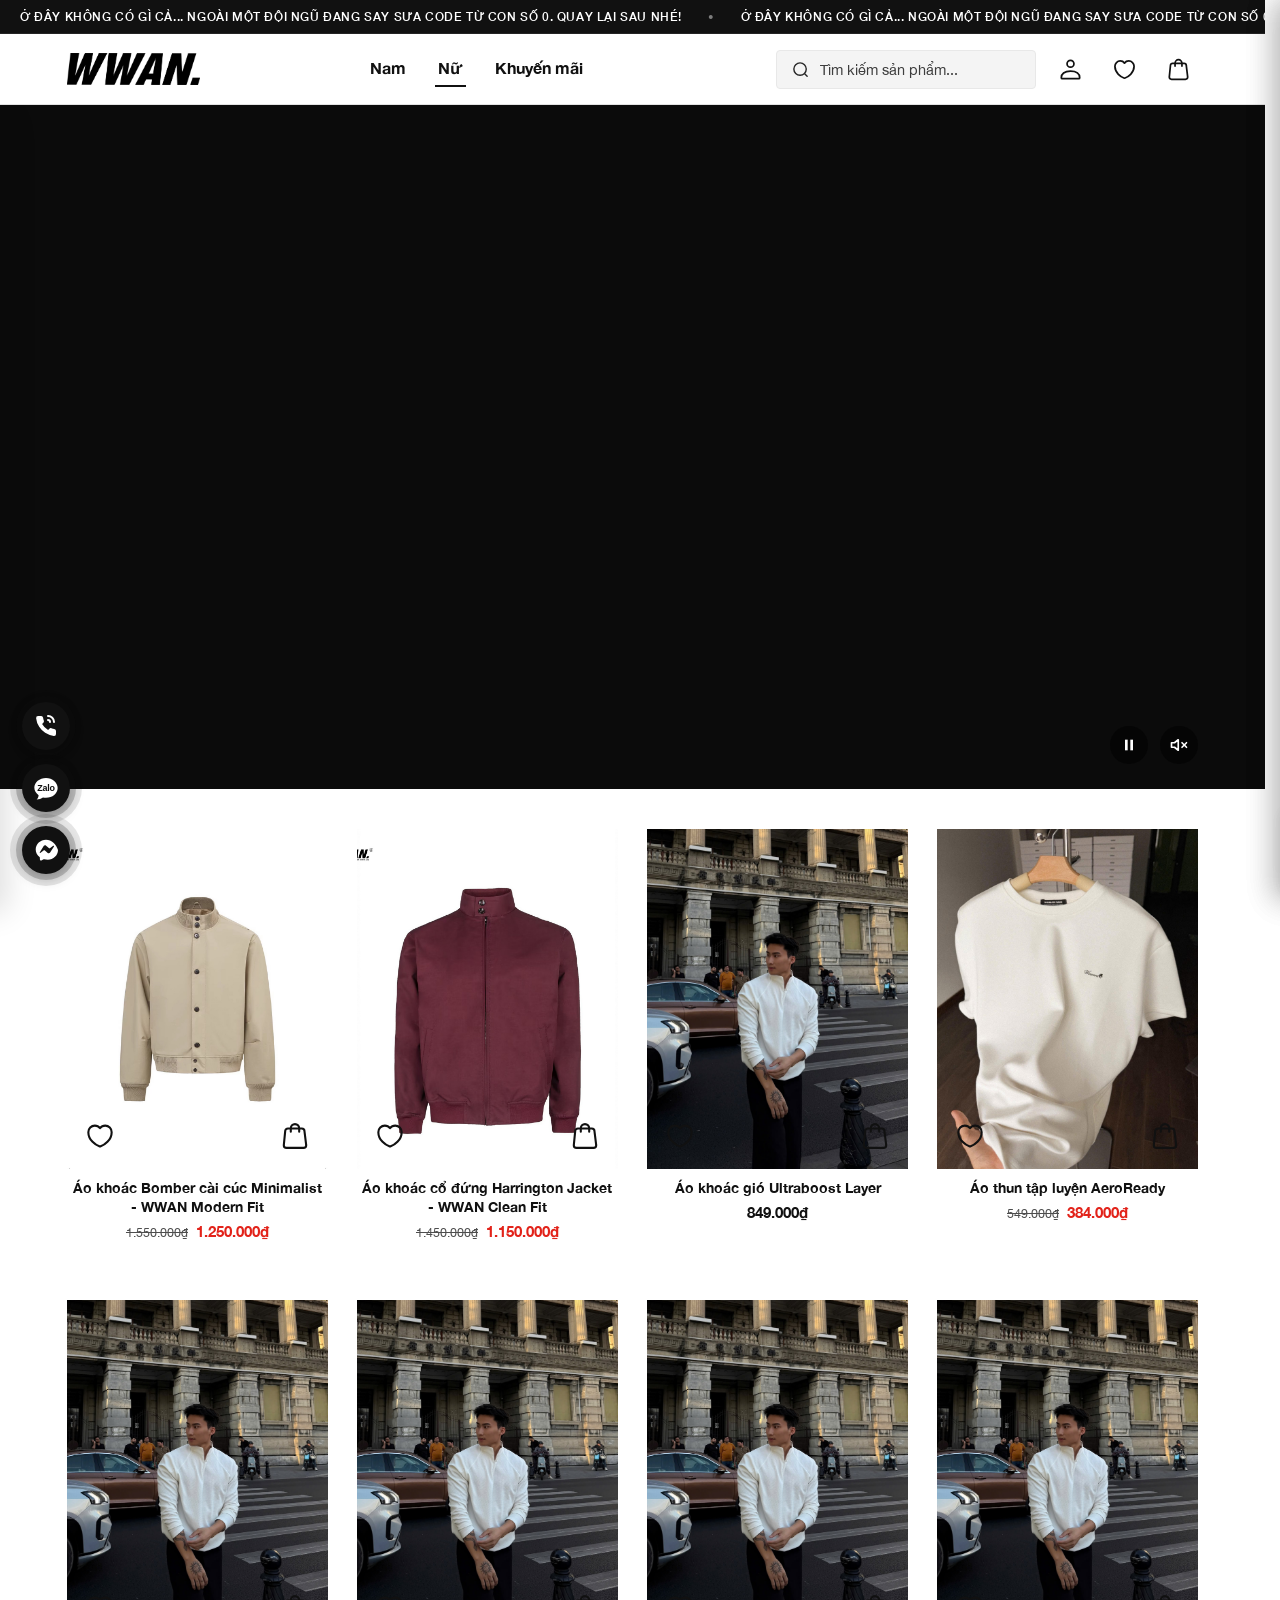
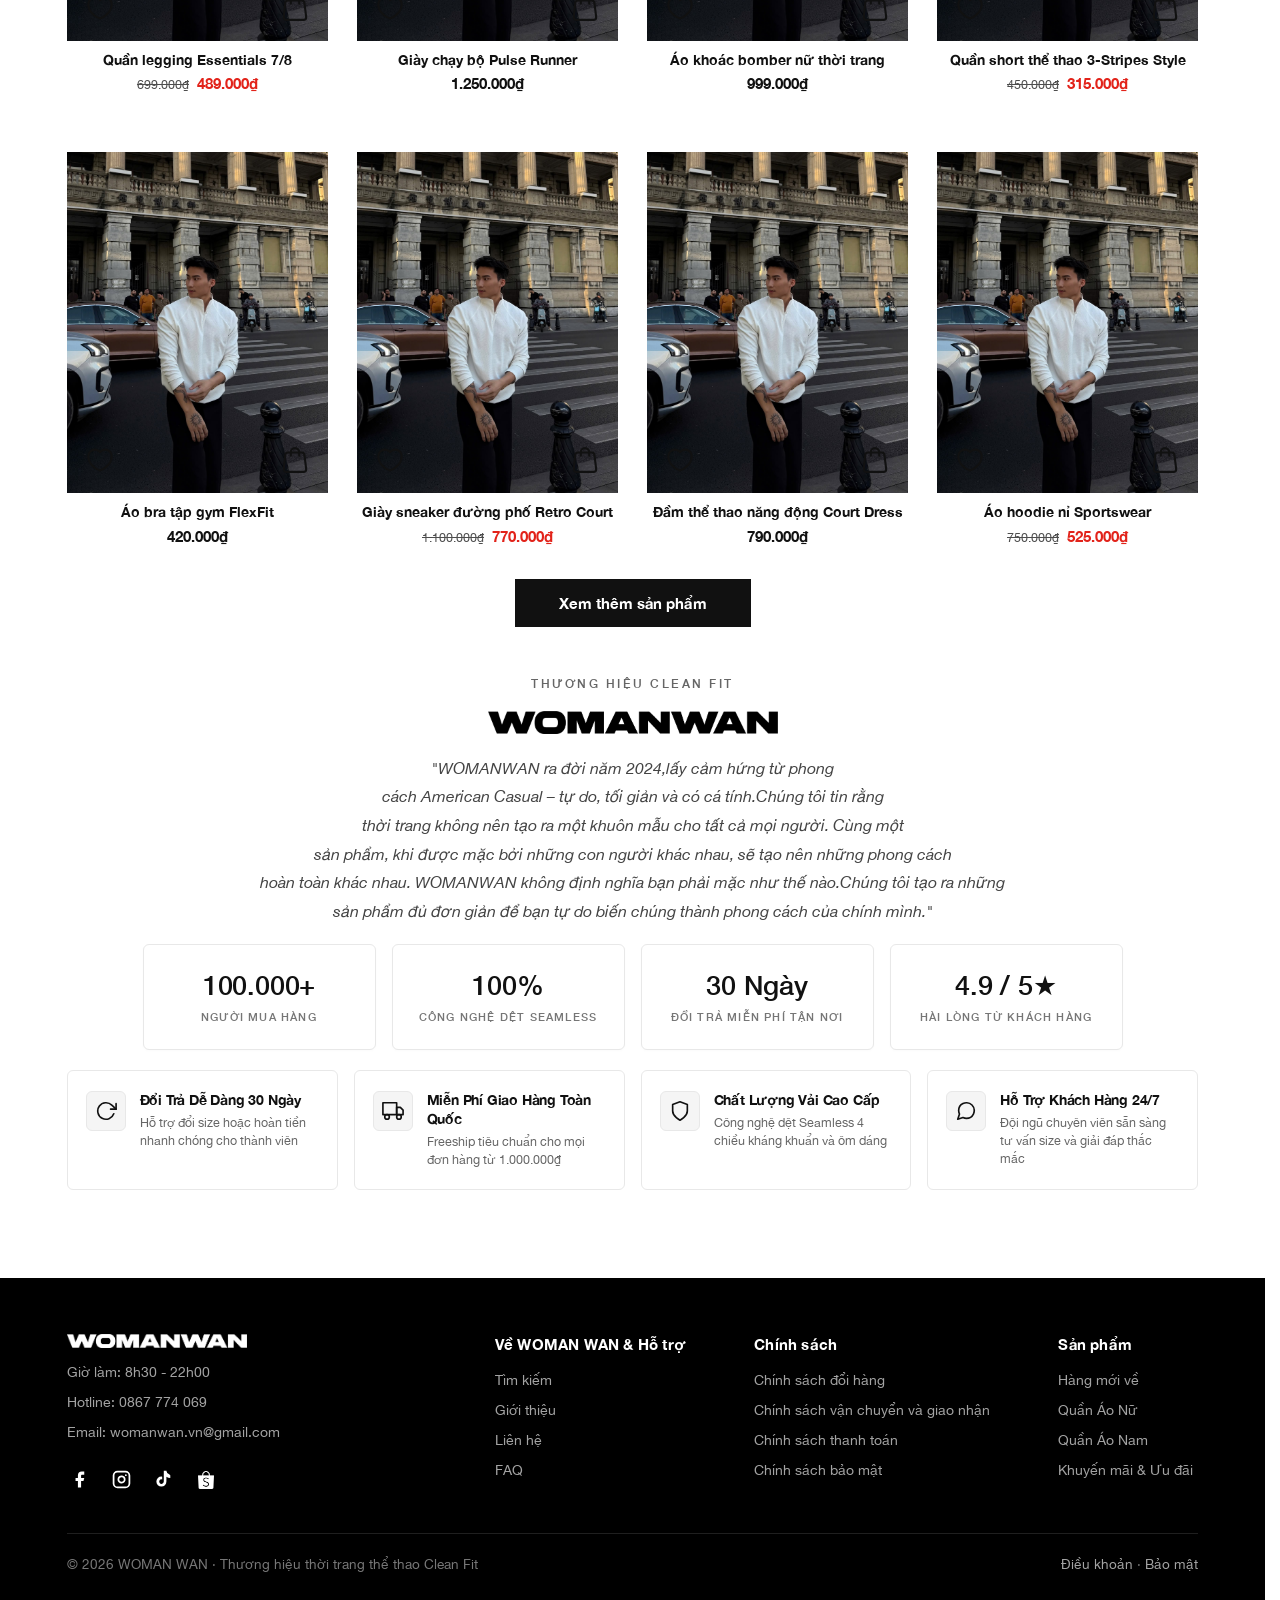
==== commit ef78564b: "fix 2.8" ====
--- a/index.html
+++ b/index.html
@@ -5,11 +5,12 @@
   <meta charset="UTF-8">
   <meta name="viewport" content="width=device-width, initial-scale=1.0">
   <title>WOMAN WAN | Cửa Hàng Thể Thao Chính Hãng · Be A Visionary</title>
-  <link rel="stylesheet" href="style.css?v=ww_card_clean_v3">
-  <link rel="stylesheet" href="css/components/page-transition.css?v=ww_card_clean_v3">
-  <script src="components/footer-widget.js?v=ww_card_clean_v3" defer></script>
-  <script src="components/header-widget.js?v=ww_card_clean_v3" defer></script>
-  <script src="components/page-transition-widget.js?v=ww_card_clean_v3" defer></script>
+  <link rel="stylesheet" href="style.css?v=ww_gridgap_v7">
+  <link rel="stylesheet" href="css/components/page-transition.css?v=ww_gridgap_v7">
+  <script src="components/contact-widget.js?v=ww_gridgap_v7" defer></script>
+  <script src="components/footer-widget.js?v=ww_gridgap_v7" defer></script>
+  <script src="components/header-widget.js?v=ww_gridgap_v7" defer></script>
+  <script src="components/page-transition-widget.js?v=ww_gridgap_v7" defer></script>
 </head>
 
 <body>
@@ -275,11 +276,7 @@
           </div>
         </div>
 
-        <!-- Warning Notice -->
-        <div class="cart-alert">
-          <span class="alert-icon">ⓘ</span>
-          <p><strong>Sản phẩm chưa được giữ trước</strong>, hãy thanh toán nhanh để không bỏ lỡ.</p>
-        </div>
+
 
         <!-- Cart Items Container -->
         <div class="cart-items-list" id="cartItemsList">
@@ -1376,28 +1373,8 @@
     initScrollReveal();
   </script>
 
-  <!-- 3 Nút Liên hệ Nổi (Góc trái màn hình) -->
-  <div class="ww-floating-contact" id="womanwanFloatingContact" role="region" aria-label="Liên hệ nhanh WOMAN WAN">
-    <a href="tel:0867774069" class="ww-float-btn phone-btn" aria-label="Gọi hotline 0867 774 069">
-      <svg width="22" height="22" viewBox="0 0 24 24" fill="currentColor">
-        <path d="M6.62 10.79c1.44 2.83 3.76 5.15 6.59 6.59l2.2-2.2c.28-.28.67-.36 1.02-.25 1.12.37 2.32.57 3.57.57.55 0 1 .45 1 1V20c0 .55-.45 1-1 1-9.39 0-17-7.61-17-17 0-.55.45-1 1-1h3.5c.55 0 1 .45 1 1 0 1.25.2 2.45.57 3.57.11.35.03.74-.25 1.02l-2.2 2.2z"/>
-        <path d="M16.5 3.5a7 7 0 0 1 4.5 4.5" fill="none" stroke="currentColor" stroke-width="2" stroke-linecap="round"/>
-        <path d="M14.5 6.5a3.5 3.5 0 0 1 2.5 2.5" fill="none" stroke="currentColor" stroke-width="2" stroke-linecap="round"/>
-      </svg>
-    </a>
-    <a href="https://zalo.me/0867774069" target="_blank" rel="noopener noreferrer" class="ww-float-btn zalo-btn" aria-label="Chat Zalo">
-      <svg width="26" height="26" viewBox="0 0 36 36" fill="none">
-        <path d="M18 5.5C10.8 5.5 5 10.4 5 16.5c0 3.5 1.9 6.6 4.9 8.6-.2 2-1 3.9-2.2 5.1 2.6-.2 5.3-1.2 7.2-2.4 1 .2 2 .3 3.1.3 7.2 0 13-4.9 13-11S25.2 5.5 18 5.5z" fill="#ffffff"/>
-        <text x="18" y="20.2" font-family="-apple-system, BlinkMacSystemFont, 'Segoe UI', Roboto, Helvetica, Arial, sans-serif" font-weight="900" font-size="10.5" fill="#000000" text-anchor="middle" letter-spacing="-0.3px">Zalo</text>
-      </svg>
-    </a>
-    <a href="https://m.me/womanwan.vn" target="_blank" rel="noopener noreferrer" class="ww-float-btn messenger-btn" aria-label="Chat Messenger">
-      <svg width="23" height="23" viewBox="0 0 28 28" fill="none">
-        <path d="M14 2C7.37 2 2 7.05 2 13.28c0 3.54 1.73 6.7 4.45 8.78.23.18.37.45.38.74l.08 2.3c.03.88.94 1.45 1.71 1.05l2.58-1.34c.24-.12.51-.15.77-.08 1.3.36 2.68.55 4.03.55 6.63 0 12-5.05 12-11.28C26 7.05 20.63 2 14 2z" fill="#ffffff"/>
-        <path d="M6.8 16.5l4.5-7.15c.6-.95 1.95-1.15 2.8-.42l3.55 3.05c.27.23.66.23.93 0l3.82-2.9c.56-.42 1.3.26.9 0.82l-4.5 7.15c-.6.95-1.95 1.15-2.8.42l-3.55-3.05c-.27-.23-.66-.23-.93 0l-3.82 2.9c-.56.42-1.3-.26-.9-.82z" fill="#000000"/>
-      </svg>
-    </a>
-  </div>
+  <!-- REUSABLE FLOATING CONTACT SPEED DIAL WIDGET -->
+  <womanwan-contact></womanwan-contact>
 </body>
 
 </html>
--- a/style.css
+++ b/style.css
@@ -84,10 +84,24 @@
   --radius: 2px;
   --header-bottom: 84px;
 
-  /* Responsive Container & Adaptive Side Gutters (Đồng bộ tỉ lệ chuẩn Image 1 trên mọi màn hình Laptop, Full HD, 2K, 4K) */
+  /* Responsive Container & Adaptive Side Gutters (Tăng thêm ~3/4 khoảng cách lề 2 bên trên desktop) */
   --container-max-width: 100%;
-  --container-gutter: clamp(20px, 2.8vw, 64px);
+  --container-gutter: clamp(20px, 4.8vw, 110px);
   --container-side-offset: var(--container-gutter);
+}
+
+@media (min-width: 1200px) {
+  :root {
+    --container-gutter: clamp(48px, 5.2vw, 120px);
+    --container-side-offset: var(--container-gutter);
+  }
+}
+
+@media (max-width: 768px) {
+  :root {
+    --container-gutter: 16px;
+    --container-side-offset: 16px;
+  }
 }
 
 * {
@@ -882,7 +896,7 @@
 .grid {
   display: grid;
   grid-template-columns: repeat(4, minmax(0, 1fr));
-  gap: clamp(36px, 3.5vw, 48px) clamp(10px, 1.2vw, 16px);
+  gap: clamp(40px, 4vw, 56px) clamp(24px, 2.2vw, 36px);
 }
 
 .card {
@@ -1330,7 +1344,7 @@
 @media(max-width:1024px) {
   .grid {
     grid-template-columns: repeat(2, minmax(0, 1fr));
-    gap: 32px 12px;
+    gap: 36px clamp(16px, 2.2vw, 24px);
   }
 
   .footer-grid {
@@ -2017,7 +2031,7 @@
 .cart-items-list {
   display: flex;
   flex-direction: column;
-  gap: 16px;
+  gap: 12px;
 }
 
 .empty-cart-state {
@@ -2030,13 +2044,13 @@
 .cart-item {
   display: flex;
   gap: 14px;
-  padding-bottom: 18px;
+  padding: 12px 0;
   border-bottom: 1px solid #f0f0f0;
 }
 
 .cart-item-img {
-  width: 74px;
-  height: 94px;
+  width: 68px;
+  height: 86px;
   border-radius: 4px;
   overflow: hidden;
   background: #f7f7f7;
@@ -2052,113 +2066,113 @@
 
 .cart-item-details {
   flex: 1;
+  min-width: 0;
   display: flex;
   flex-direction: column;
+  justify-content: space-between;
 }
 
 .cart-item-top {
   display: flex;
-  align-items: center;
+  align-items: flex-start;
   justify-content: space-between;
-  margin-bottom: 4px;
+  gap: 8px;
+  margin-bottom: 3px;
 }
 
 .item-tag {
-  font-size: 9px;
+  font-size: 9.5px;
   font-weight: 800;
   letter-spacing: 0.05em;
   background: #f0f0f0;
+  color: #555555;
   border: none;
-  padding: 2px 5px;
-  border-radius: 0;
+  padding: 2px 6px;
+  border-radius: 2px;
   text-transform: uppercase;
 }
 
-.item-fav-btn {
-  width: 24px;
-  height: 24px;
-  display: flex;
-  align-items: center;
-  justify-content: center;
-  cursor: pointer;
+.item-tag:empty,
+.item-tag-placeholder {
+  display: none !important;
+}
+
+.item-tag.wishlist-tag {
+  color: #e2231a;
+  background: #fef2f2;
+}
+
+.cart-item-remove,
+.wishlist-remove-btn {
+  flex-shrink: 0;
   background: none;
   border: none;
+  cursor: pointer;
+  color: #888888;
   padding: 0;
-  transition: transform 0.18s ease;
-}
-
-.item-fav-btn:hover {
+  width: 20px;
+  height: 20px;
+  display: flex;
+  align-items: center;
+  justify-content: center;
+  transition: color 0.15s, transform 0.15s;
+}
+
+.cart-item-remove svg,
+.wishlist-remove-btn svg {
+  display: block;
+}
+
+.cart-item-remove:hover,
+.wishlist-remove-btn:hover {
+  color: #111111;
   transform: scale(1.15);
 }
 
-.item-fav-btn .cart-fav-icon {
-  width: 17px;
-  height: 17px;
-  display: block;
-  transition: transform 0.18s ease;
-}
-
-/* 1. Mặc định chưa lưu trong giỏ: hiển thị heart.svg (viền) */
-.item-fav-btn .heart-icon-outline {
-  display: block;
-}
-
-.item-fav-btn .heart-icon-filled {
-  display: none;
-}
-
-/* 2. Di chuột qua khi chưa lưu trong giỏ: chuyển sang heart_click.svg (đậm) */
-.item-fav-btn:not(.active):hover .heart-icon-outline {
-  display: none;
-}
-
-.item-fav-btn:not(.active):hover .heart-icon-filled {
-  display: block;
-}
-
-/* 3. Trạng thái đã lưu trong giỏ (active): hiển thị heart_click.svg (đậm) */
-.item-fav-btn.active .heart-icon-outline {
-  display: none;
-}
-
-.item-fav-btn.active .heart-icon-filled {
-  display: block;
-}
-
-/* 4. Khi đã lưu trong giỏ mà di chuột qua: chuyển sang heart.svg (viền) */
-.item-fav-btn.active:hover .heart-icon-outline {
-  display: block;
-}
-
-.item-fav-btn.active:hover .heart-icon-filled {
-  display: none;
-}
-
 .cart-item-name {
+  flex: 1;
+  min-width: 0;
+  font-size: 13.5px;
+  font-weight: 700;
+  color: #111111;
+  line-height: 1.3;
+  margin: 0;
+  word-break: break-word;
+}
+
+.cart-item-variant {
+  font-size: 12px;
+  color: #767676;
+  margin-bottom: 6px;
+}
+
+.cart-item-bottom {
+  display: flex;
+  align-items: center;
+  justify-content: space-between;
+  margin-top: auto;
+}
+
+.cart-item-price {
   font-size: 14.5px;
   font-weight: 700;
   color: #111111;
-  line-height: 1.35;
-  margin-bottom: 3px;
-}
-
-.cart-item-variant {
-  font-size: 13px;
-  color: #767676;
-  margin-bottom: 8px;
-}
-
-.cart-item-bottom {
-  display: flex;
-  align-items: center;
-  justify-content: space-between;
-  margin-top: auto;
-}
-
-.cart-item-price {
-  font-size: 15.5px;
+}
+
+.wishlist-move-cart-btn {
+  padding: 5px 12px;
+  background: #111111;
+  color: #ffffff;
+  font-size: 12px;
   font-weight: 700;
-  color: #111111;
+  border: none;
+  border-radius: 2px;
+  cursor: pointer;
+  transition: background 0.15s;
+}
+
+.wishlist-move-cart-btn:hover {
+  background: #333333;
 }
 
 /* Quantity Stepper */
@@ -2168,19 +2182,20 @@
   border: 1px solid #d4d4d4;
   border-radius: 3px;
   background: #ffffff;
-  height: 30px;
+  height: 28px;
 }
 
 .qty-btn {
-  width: 30px;
+  width: 28px;
   height: 100%;
   display: flex;
   align-items: center;
   justify-content: center;
-  font-size: 15px;
+  font-size: 14px;
   font-weight: 600;
   color: #111111;
   background: #ffffff;
+  border: none;
   transition: background 0.15s;
   cursor: pointer;
 }
@@ -2192,7 +2207,7 @@
 .qty-val {
   min-width: 24px;
   text-align: center;
-  font-size: 13px;
+  font-size: 12.5px;
   font-weight: 700;
   color: #111111;
   user-select: none;
@@ -2971,20 +2986,20 @@
 
 .gs-trending-section .grid {
   grid-template-columns: repeat(4, minmax(0, 1fr));
-  gap: clamp(36px, 3.5vw, 48px) clamp(12px, 1.4vw, 20px);
+  gap: clamp(40px, 4vw, 56px) clamp(24px, 2.2vw, 36px);
 }
 
 @media (max-width: 1024px) {
   .gs-trending-section .grid {
     grid-template-columns: repeat(3, minmax(0, 1fr));
-    gap: 32px 12px;
+    gap: 36px clamp(16px, 2vw, 24px);
   }
 }
 
 @media (max-width: 680px) {
   .gs-trending-section .grid {
     grid-template-columns: repeat(2, minmax(0, 1fr));
-    gap: 28px 10px;
+    gap: 28px clamp(12px, 3vw, 16px);
   }
 }
 
@@ -3906,8 +3921,15 @@
   }
 }
 
-.ww-float-btn.phone-btn svg {
+.ww-float-btn.phone-btn svg,
+.ww-float-btn.phone-btn img {
   animation: wwPhoneWiggle 3.5s ease-in-out infinite;
+}
+
+.ww-contact-icon-img {
+  display: block;
+  object-fit: contain;
+  pointer-events: none;
 }
 
 .ww-float-btn:hover {
@@ -3931,4 +3953,236 @@
     width: 44px;
     height: 44px;
   }
+
+  /* Compact Cart Drawer on Mobile with Left Margin Spacing */
+  .cart-drawer {
+    width: 82vw;
+    max-width: 350px;
+    min-width: 280px;
+    box-shadow: -8px 0 32px rgba(0, 0, 0, 0.35);
+  }
+
+  .cart-header {
+    padding: 13px 14px 11px;
+  }
+
+  .cart-title {
+    font-size: 15px;
+    letter-spacing: 0.04em;
+  }
+
+  .cart-header-tab,
+  .cart-close-btn {
+    width: 34px;
+    height: 34px;
+  }
+
+  .cart-body {
+    padding: 10px 12px;
+    gap: 10px;
+  }
+
+  /* Compact Shipping Progress */
+  .shipping-progress-box {
+    gap: 3px;
+  }
+
+  .shipping-progress-text {
+    font-size: 12px;
+    line-height: 1.35;
+  }
+
+  .progress-track {
+    height: 4px;
+  }
+
+  .progress-labels {
+    font-size: 10.5px;
+  }
+
+  /* Compact Alert Notice */
+  .cart-alert {
+    padding: 7px 10px;
+    font-size: 11.5px;
+    gap: 7px;
+    border-radius: 4px;
+    line-height: 1.35;
+  }
+
+  .cart-alert .alert-icon {
+    font-size: 13px;
+  }
+
+  /* Compact Cart Items List on Mobile */
+  .cart-items-list {
+    gap: 0;
+  }
+
+  .cart-item {
+    padding: 8px 0 !important;
+    gap: 10px !important;
+  }
+
+  .cart-item-img {
+    width: 50px !important;
+    height: 62px !important;
+    border-radius: 3px !important;
+  }
+
+  .cart-item-top {
+    margin-bottom: 2px !important;
+    gap: 6px !important;
+  }
+
+  .item-tag {
+    font-size: 8.5px !important;
+    padding: 1px 4px !important;
+  }
+
+  .cart-item-remove,
+  .wishlist-remove-btn {
+    width: 18px !important;
+    height: 18px !important;
+    color: #a3a3a3 !important;
+  }
+
+  .cart-item-remove svg,
+  .wishlist-remove-btn svg {
+    width: 14px !important;
+    height: 14px !important;
+  }
+
+  .cart-item-name {
+    font-size: 12px !important;
+    line-height: 1.25 !important;
+    margin: 0 !important;
+    display: -webkit-box !important;
+    -webkit-line-clamp: 2 !important;
+    -webkit-box-orient: vertical !important;
+    overflow: hidden !important;
+  }
+
+  .cart-item-variant {
+    font-size: 11px !important;
+    margin-bottom: 3px !important;
+  }
+
+  .cart-item-bottom {
+    margin-top: 3px !important;
+    gap: 6px !important;
+  }
+
+  .cart-item-price {
+    font-size: 13px !important;
+  }
+
+  /* Compact Stepper on Mobile */
+  .qty-stepper {
+    height: 24px !important;
+    border-radius: 2px !important;
+  }
+
+  .qty-btn {
+    width: 24px !important;
+    height: 24px !important;
+    font-size: 12px !important;
+  }
+
+  .qty-val {
+    min-width: 20px !important;
+    font-size: 11.5px !important;
+  }
+
+  .wishlist-move-cart-btn {
+    padding: 4px 10px !important;
+    font-size: 11px !important;
+  }
+
+  /* Compact Cross-Sell Section on Mobile */
+  .cross-sell-section {
+    padding: 10px 14px;
+    margin: 0 -14px;
+  }
+
+  .cross-sell-header h3 {
+    font-size: 11.5px;
+    margin-bottom: 2px;
+  }
+
+  .cross-sell-header p {
+    font-size: 10.5px;
+    margin-bottom: 6px;
+  }
+
+  .cross-sell-grid {
+    gap: 8px;
+  }
+
+  .cross-sell-card {
+    flex: 0 0 175px;
+    padding: 6px 8px;
+    gap: 8px;
+    border-radius: 4px;
+  }
+
+  .cross-sell-thumb {
+    width: 38px;
+    height: 48px;
+    border-radius: 3px;
+  }
+
+  .cross-name {
+    font-size: 11px;
+    margin-bottom: 1px;
+  }
+
+  .cross-price {
+    font-size: 11.5px;
+  }
+
+  .cross-add-btn {
+    font-size: 10.5px;
+    right: 6px;
+    bottom: 6px;
+  }
+
+  /* Compact Discount Section on Mobile */
+  .discount-section {
+    gap: 5px;
+  }
+
+  .discount-input {
+    height: 38px;
+    font-size: 12px;
+    padding: 0 10px;
+  }
+
+  .discount-btn {
+    padding: 0 14px;
+    font-size: 12px;
+  }
+
+  .discount-hint {
+    font-size: 11px;
+  }
+
+  /* Compact Summary & Footer on Mobile */
+  .section-heading {
+    font-size: 11.5px;
+  }
+
+  .summary-row {
+    font-size: 12px;
+  }
+
+  .cart-footer {
+    padding: 10px 14px 12px;
+    gap: 6px;
+  }
+
+  .checkout-btn {
+    height: 42px;
+    font-size: 13px;
+    gap: 8px;
+  }
 }
